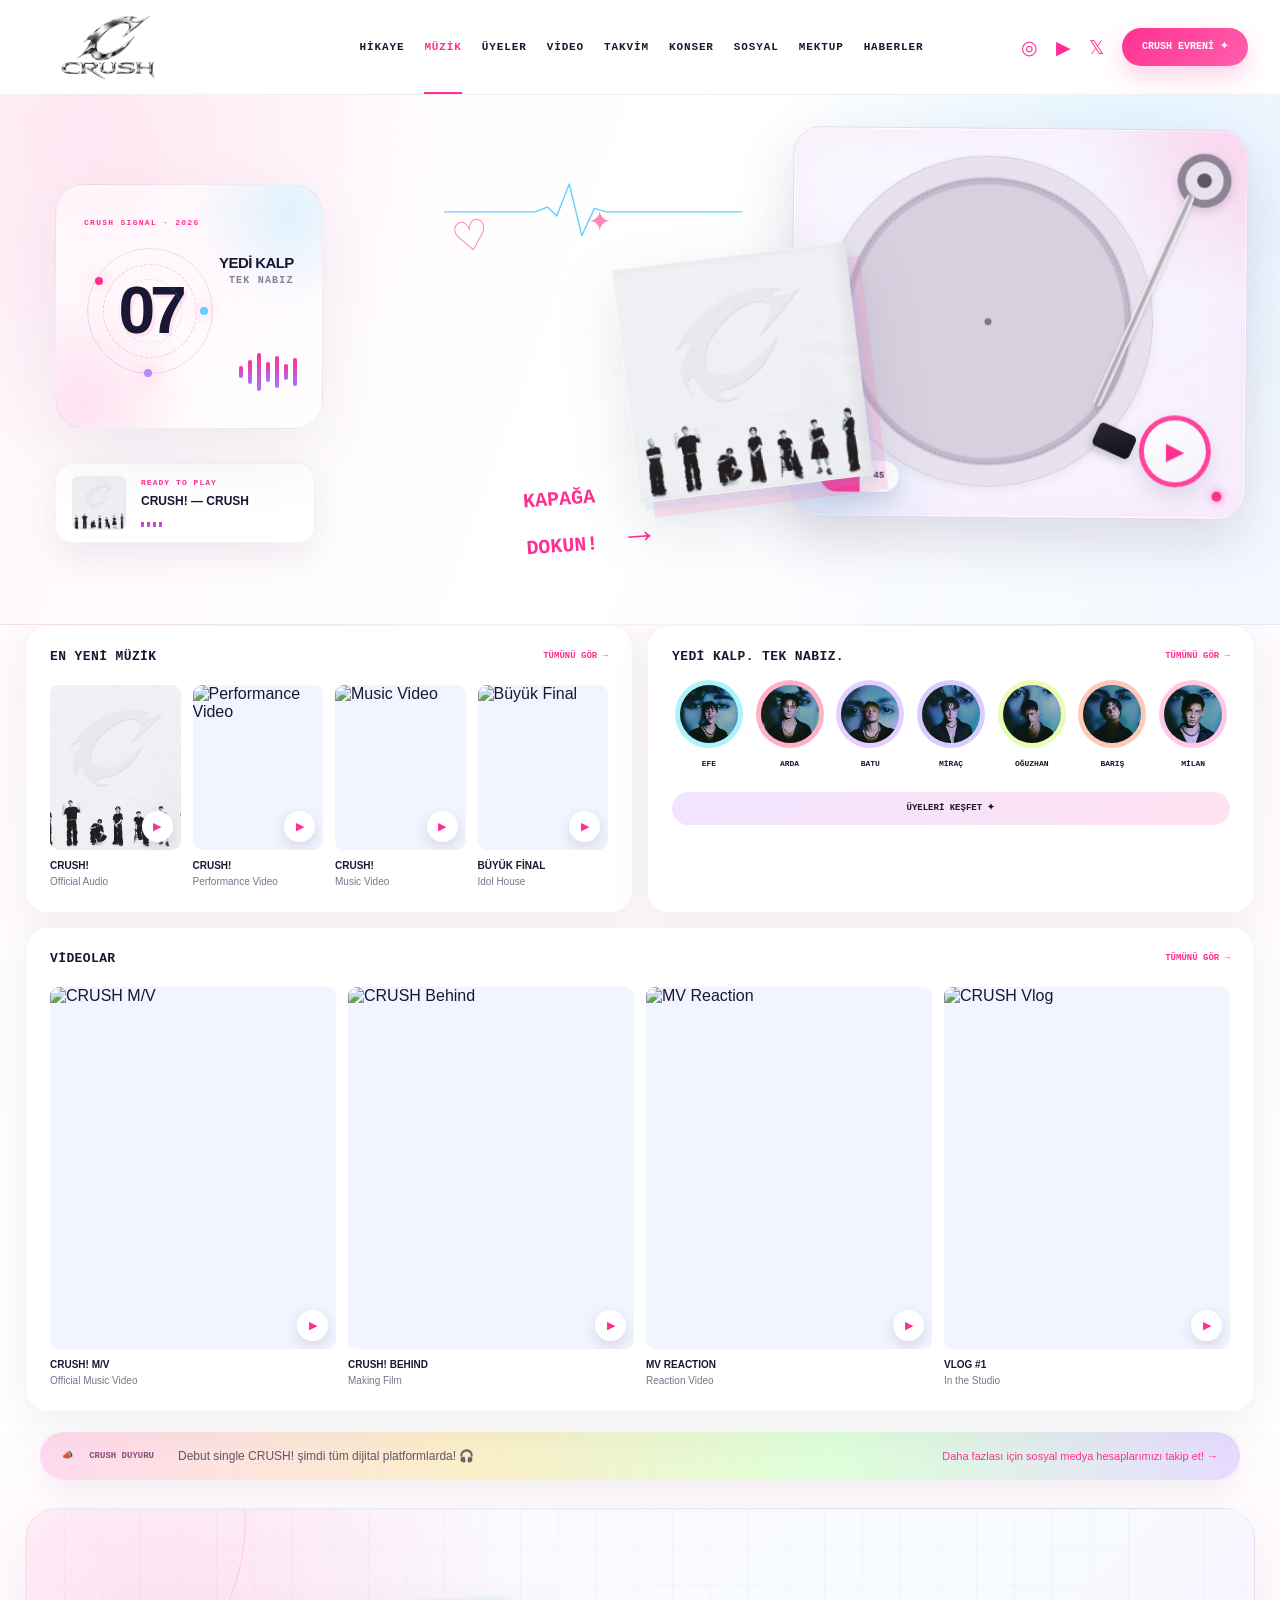
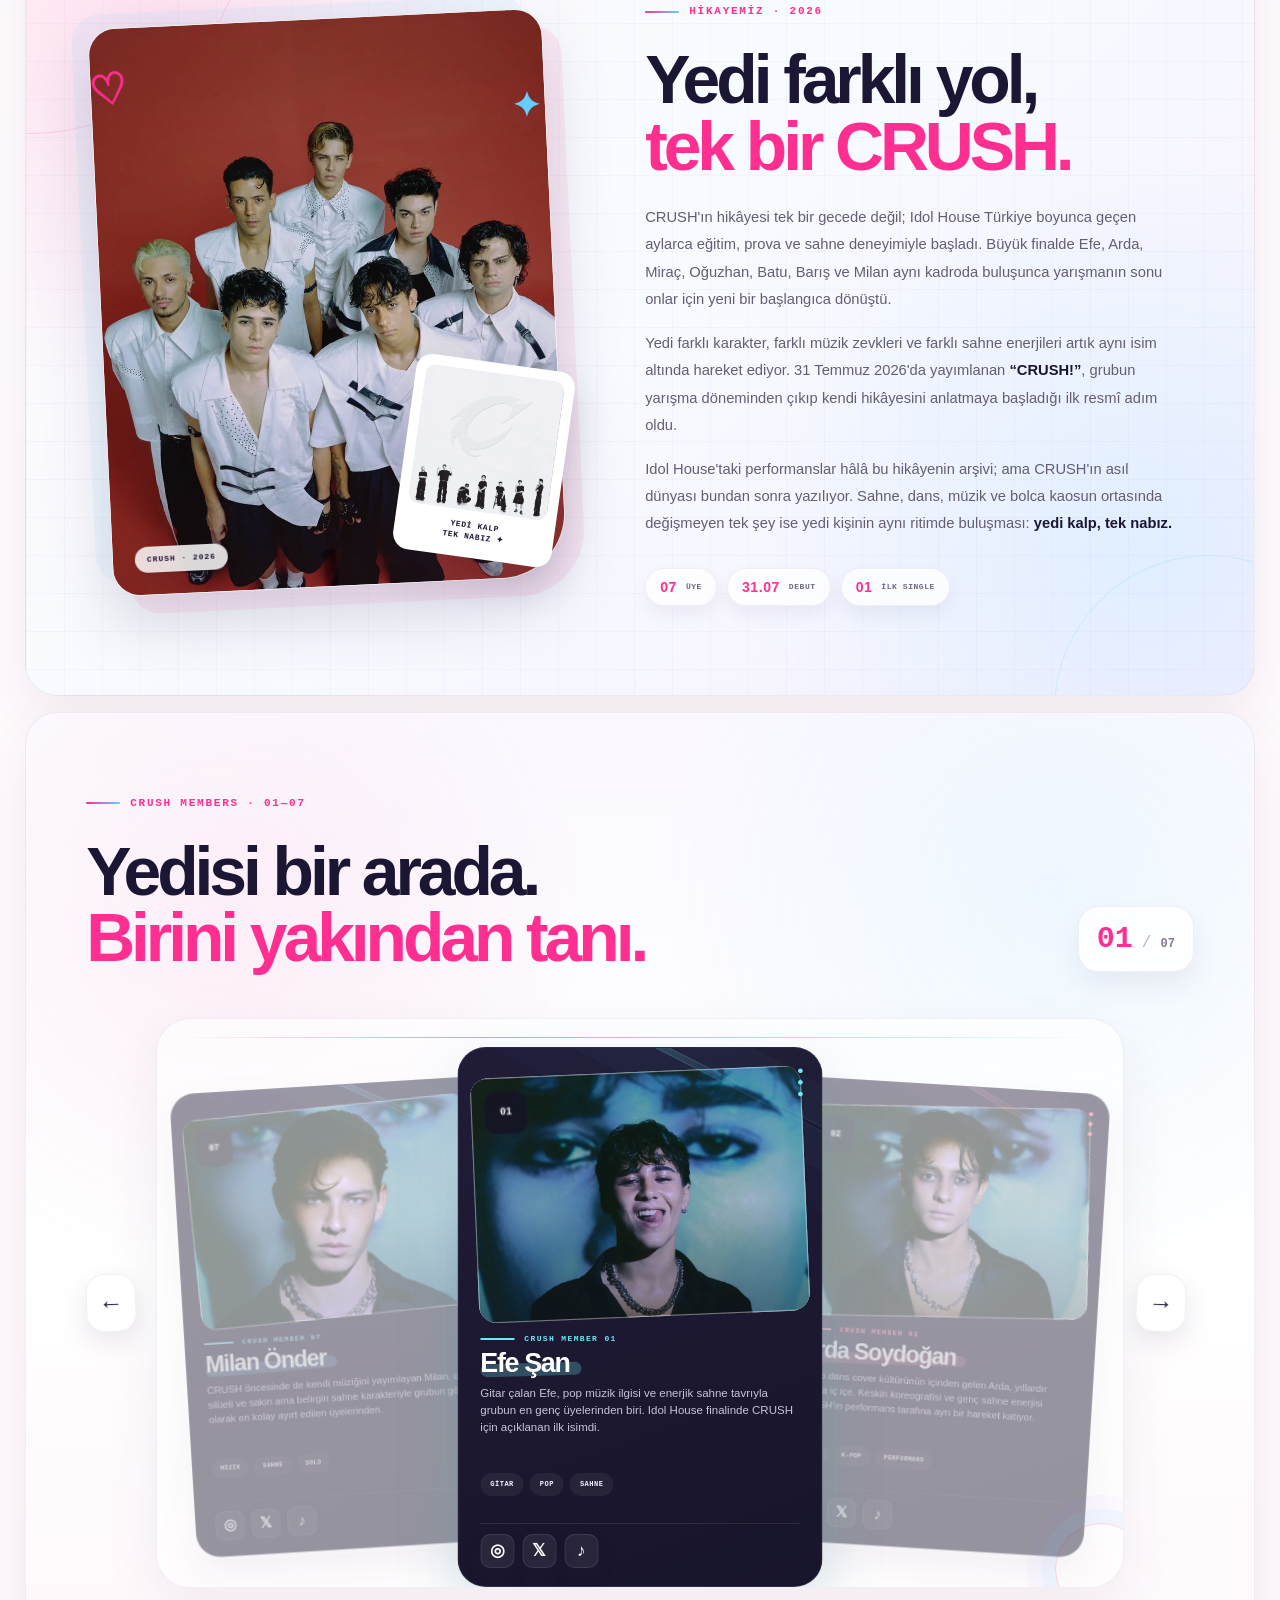
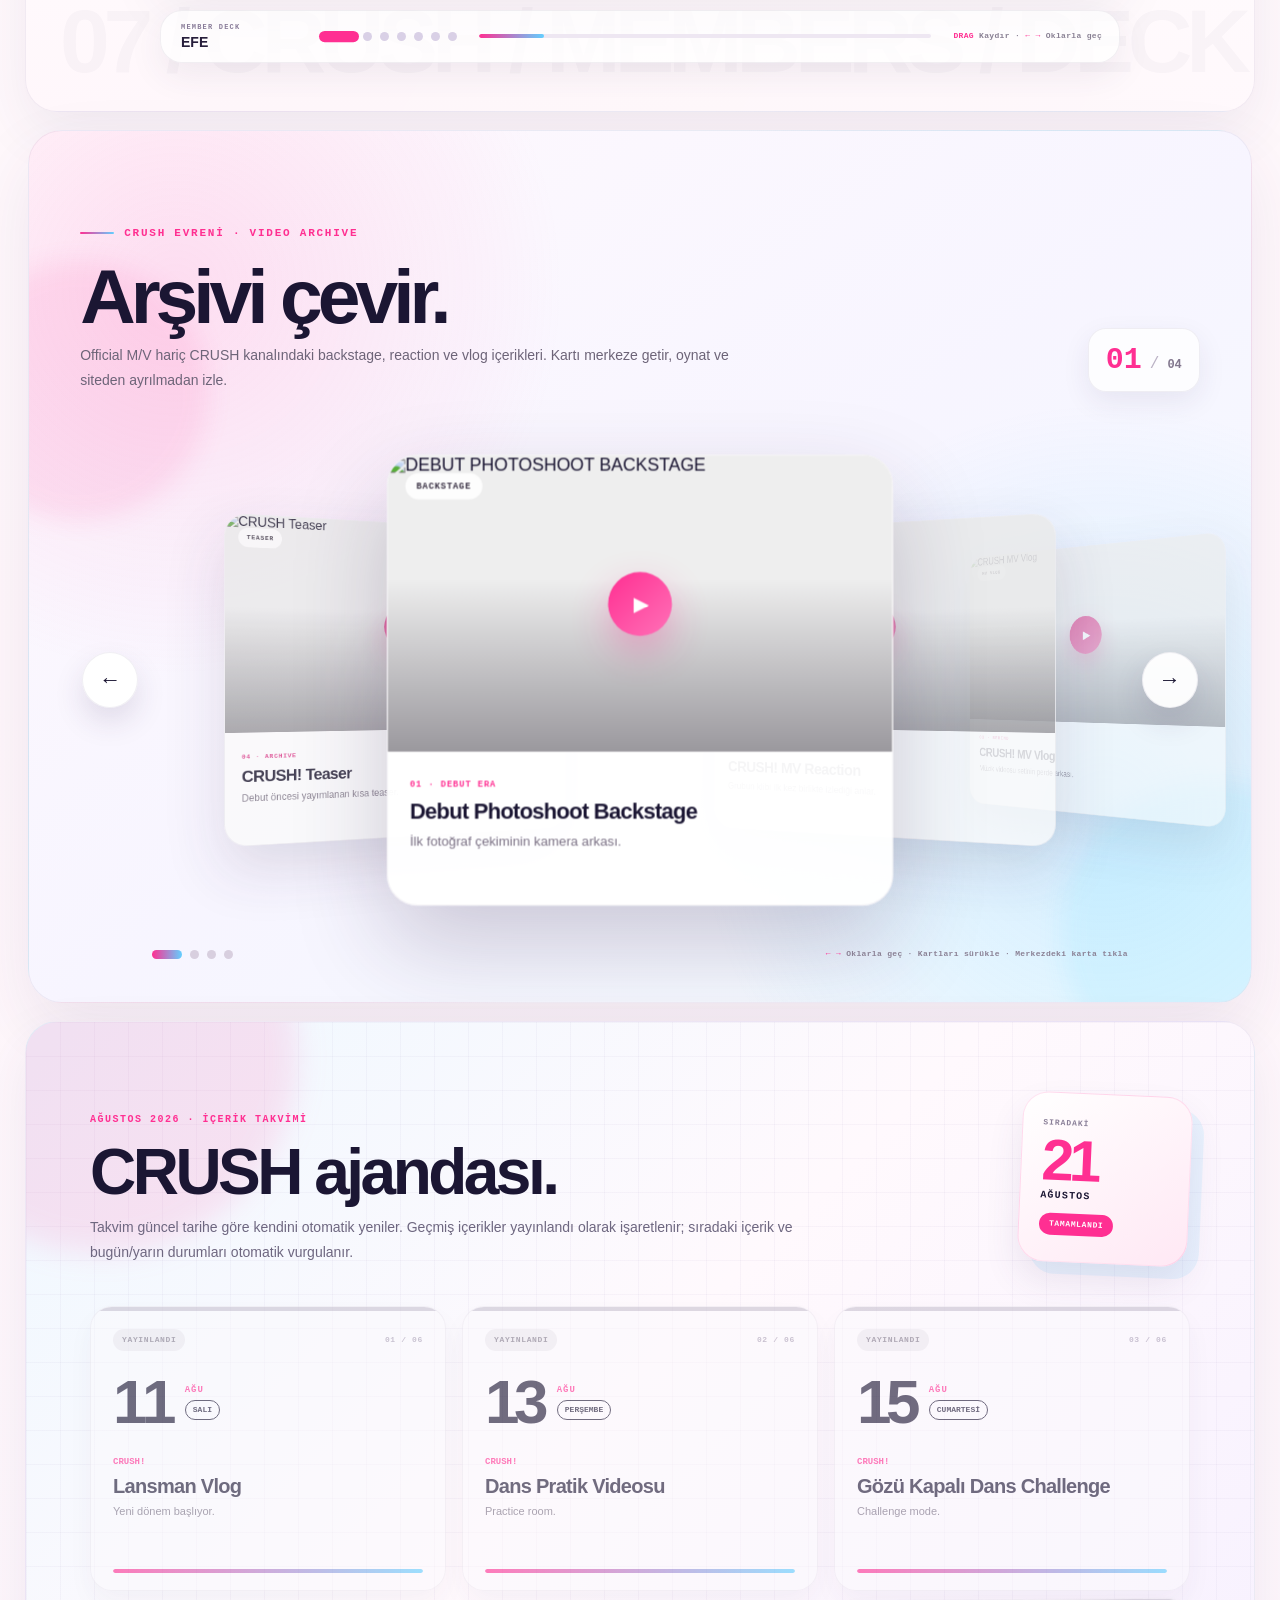
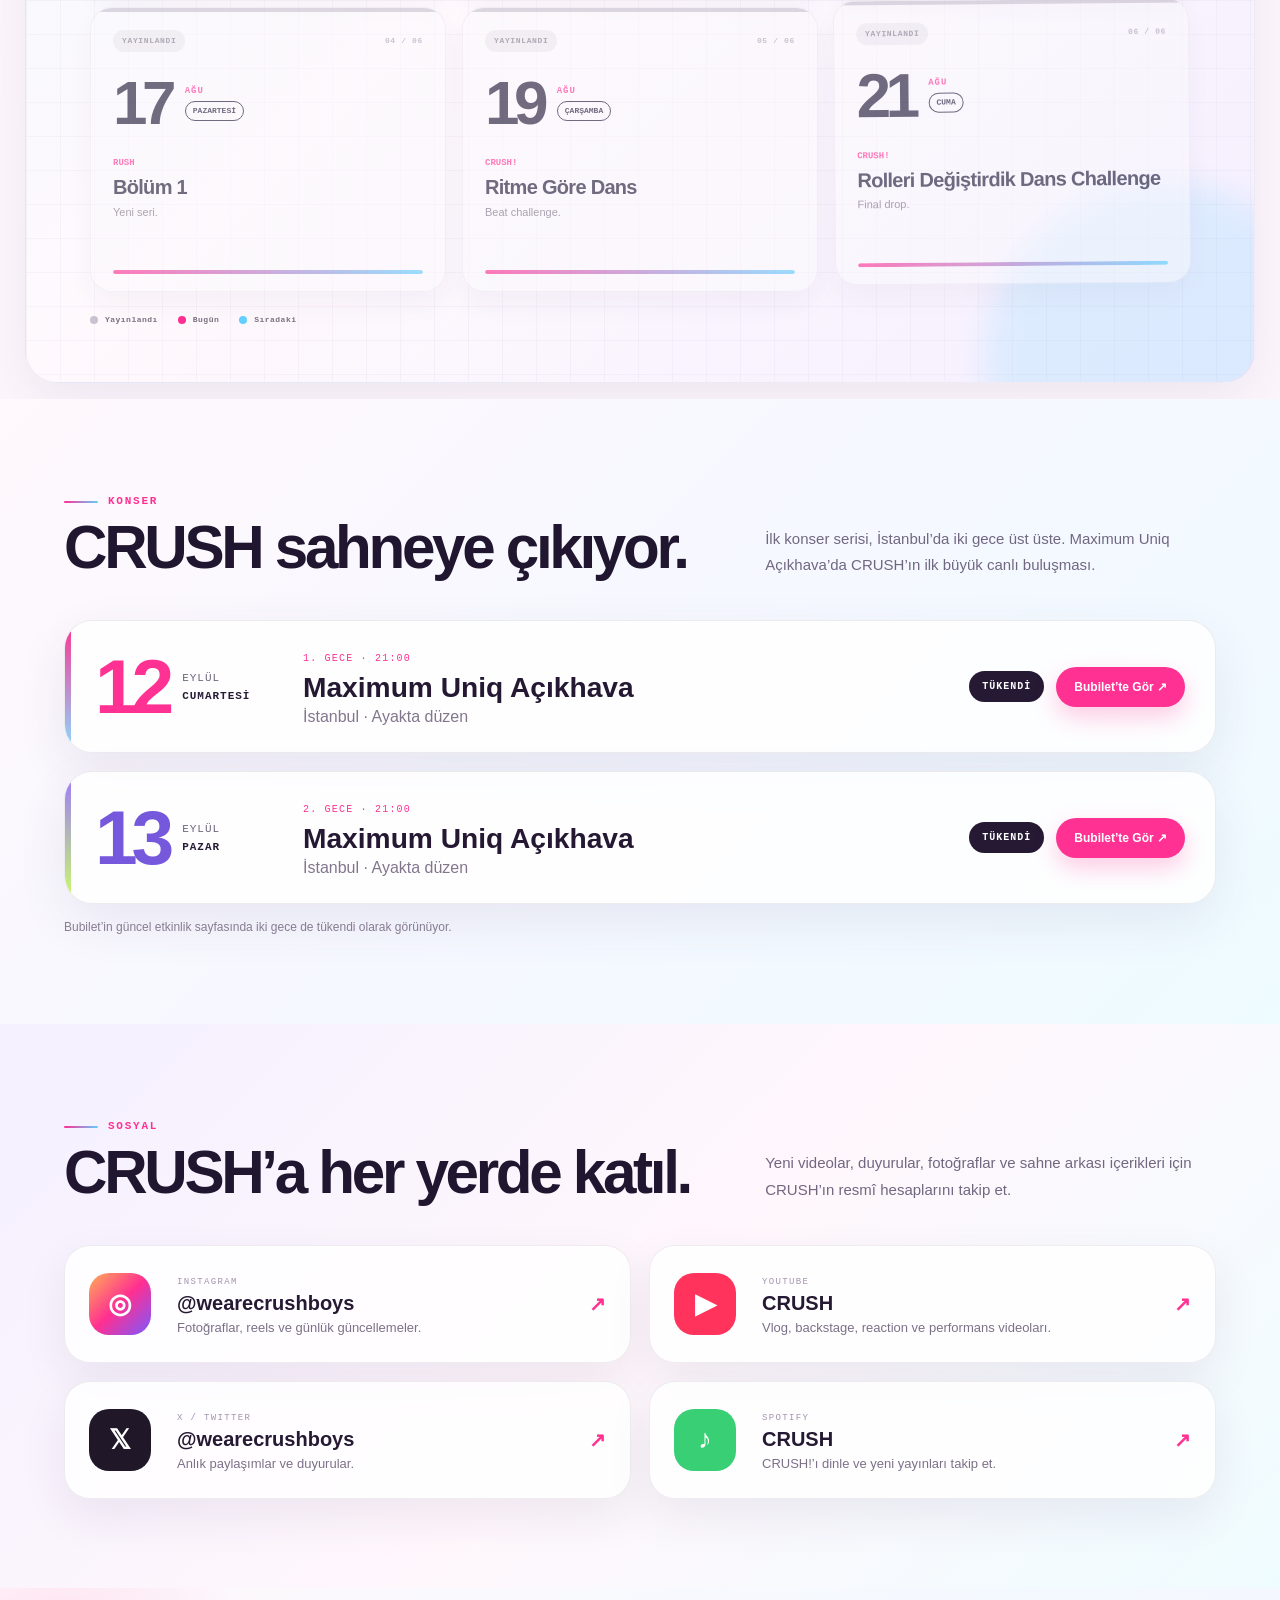
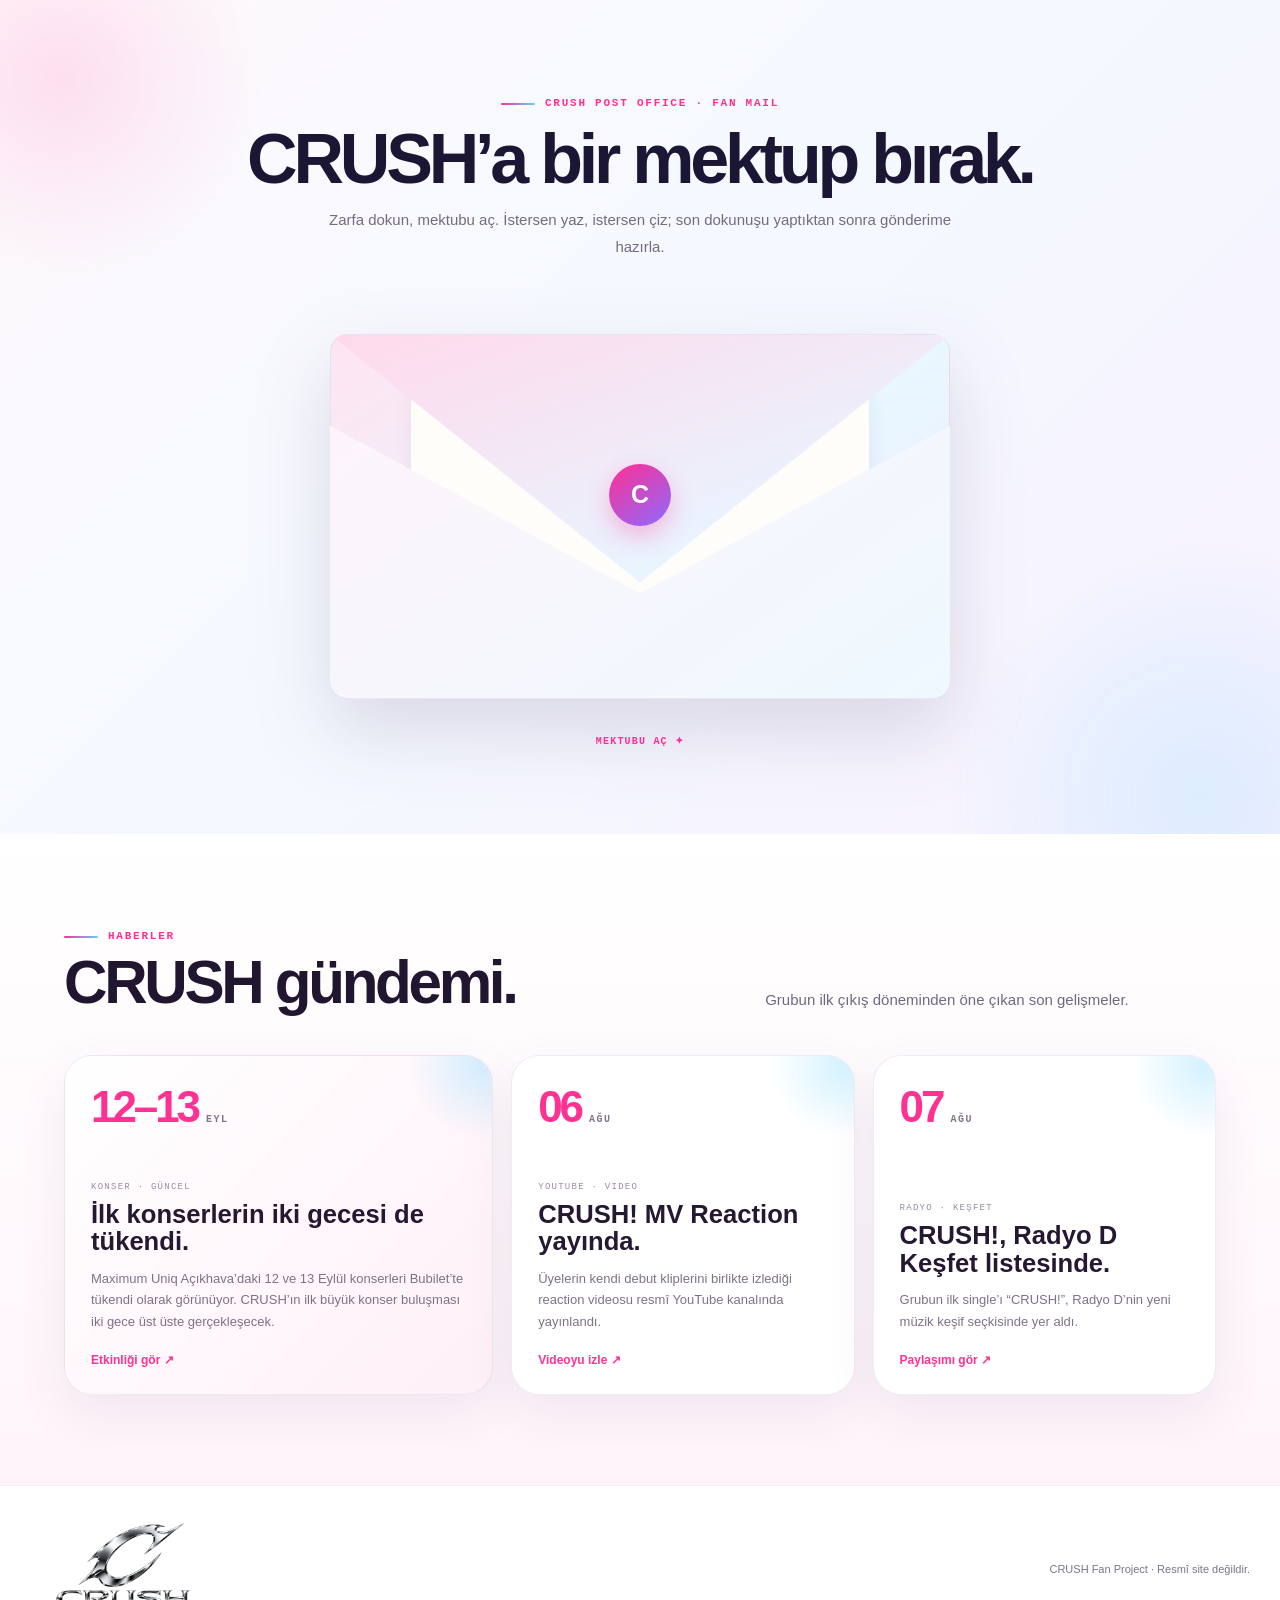
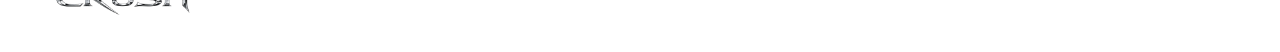
==== index.html @ 434954b3 "fixing v8.1" ====
<!doctype html>
<!doctype html>

<html lang="tr">
  <head>
    <meta charset="utf-8" />
    <meta content="width=device-width, initial-scale=1.0" name="viewport" />
    <meta content="#fff8fc" name="theme-color" />
    <meta content="strict-origin-when-cross-origin" name="referrer" />
    <meta
      content="CRUSH fan deneyimi: üyeleri tanı, müzikleri keşfet, video arşivini incele, konser ve etkinlik takvimini takip et."
      name="description"
    />
    <meta content="index, follow, max-image-preview:large" name="robots" />
    <meta content="CRUSH Fan Project" name="author" />
    <meta content="website" property="og:type" />
    <meta content="tr_TR" property="og:locale" />
    <meta content="CRUSH — Yedi Kalp. Tek Nabız." property="og:title" />
    <meta
      content="CRUSH evrenine katıl. Üyeleri tanı, müzikleri keşfet, video arşivini ve etkinlikleri incele."
      property="og:description"
    />
    <meta content="images/crush-cover.webp" property="og:image" />
    <meta content="summary_large_image" name="twitter:card" />
    <meta content="CRUSH — Yedi Kalp. Tek Nabız." name="twitter:title" />
    <meta
      content="CRUSH evrenine katıl. Müzik, üyeler, videolar, konserler ve daha fazlası."
      name="twitter:description"
    />
    <meta content="images/crush-cover.webp" name="twitter:image" />
    <meta
      content="default-src 'self'; base-uri 'self'; object-src 'none'; script-src 'self'; style-src 'self' 'unsafe-inline' https://fonts.googleapis.com; font-src 'self' https://fonts.gstatic.com; img-src 'self' data: https://img.youtube.com; media-src 'self'; frame-src https://www.youtube.com https://www.youtube-nocookie.com; form-action 'self'; upgrade-insecure-requests"
      http-equiv="Content-Security-Policy"
    />
    <title>CRUSH — Yedi Kalp. Tek Nabız.</title>
    <link href="images/crush-logo-original.webp" rel="icon" type="image/webp" />
    <link href="https://fonts.googleapis.com" rel="preconnect" />
    <link crossorigin="" href="https://fonts.gstatic.com" rel="preconnect" />
    <link
      href="https://fonts.googleapis.com/css2?family=Manrope:wght@400;500;600;700;800&amp;family=Michroma&amp;family=Space+Mono:wght@400;700&amp;family=Unbounded:wght@600;700;800;900&amp;display=swap"
      rel="stylesheet"
    />
    <link href="style.css?v=20260813-publish1" rel="stylesheet" />
  </head>
  <body>
    <header class="site-header" id="top">
      <a aria-label="CRUSH ana sayfa" class="brand" href="#top">
        <span class="brand-logo-shell"
          ><img
            alt="CRUSH"
            class="brand-logo-img"
            decoding="async"
            fetchpriority="high"
            height="600"
            loading="eager"
            src="images/crush-logo-original.webp"
            width="900"
        /></span>
      </a>
      <button
        aria-controls="mainNav"
        aria-expanded="false"
        aria-label="Menüyü aç"
        class="nav-toggle"
        id="navToggle"
        type="button"
      >
        <span></span><span></span><span></span>
      </button>
      <nav class="main-nav" id="mainNav">
        <a href="#hikaye">Hikaye</a>
        <a href="#muzik">Müzik</a>
        <a href="#uyeler">Üyeler</a>
        <a href="#videoFull">Video</a>
        <a href="#takvim">Takvim</a>
        <a href="#konser">Konser</a>
        <a href="#sosyal">Sosyal</a>
        <a href="#mektup">Mektup</a>
        <a href="#haberler">Haberler</a>
      </nav>
      <div class="header-actions">
        <a
          aria-label="Instagram"
          href="https://www.instagram.com/wearecrushboys/"
          rel="noopener noreferrer"
          target="_blank"
          >◎</a
        >
        <a
          aria-label="YouTube"
          href="https://www.youtube.com/channel/UCdKIMZMJeZtLwitpv0O_U3Q"
          rel="noopener noreferrer"
          target="_blank"
          >▶</a
        >
        <a
          aria-label="X"
          href="https://x.com/wearecrushboys"
          rel="noopener noreferrer"
          target="_blank"
          >𝕏</a
        >
        <a class="universe-btn" href="#muzik">CRUSH EVRENİ ✦</a>
      </div>
    </header>
    <main>
      <h1 class="sr-only">CRUSH — Yedi Kalp. Tek Nabız.</h1>
      <section class="hero" id="muzik">
        <div class="hero-copy">
          <div aria-hidden="true" class="hero-signal">
            <span class="hero-signal-kicker">CRUSH SIGNAL · 2026</span>
            <div class="hero-signal-core">
              <strong>07</strong>
              <span class="signal-orbit"><i></i><i></i><i></i></span>
            </div>
            <div class="hero-signal-copy">
              <b>YEDİ KALP</b><span>TEK NABIZ</span>
            </div>
            <div class="hero-signal-wave">
              <i></i><i></i><i></i><i></i><i></i><i></i><i></i>
            </div>
          </div>
          <div class="now-playing" id="nowPlaying">
            <img
              alt="CRUSH kapağı"
              decoding="async"
              fetchpriority="high"
              height="1000"
              loading="eager"
              src="images/crush-cover.webp"
              width="1000"
            />
            <div>
              <small id="playStatus">READY TO PLAY</small>
              <strong>CRUSH! — CRUSH</strong>
              <div aria-hidden="true" class="eq">
                <i></i><i></i><i></i><i></i>
              </div>
            </div>
          </div>
        </div>
        <div class="hero-visual" id="vinylScene">
          <svg aria-hidden="true" class="heartbeat" viewbox="0 0 430 100">
            <path d="M2 52h130l18-7 13 13 18-46 18 74 18-39 17 5h194"></path>
          </svg>
          <span class="doodle heart">♡</span>
          <span class="doodle sparkle sparkle-a">✧</span>
          <span class="doodle sparkle sparkle-b">✦</span>
          <div class="touch-note">KAPAĞA<br />DOKUN! <span>→</span></div>
          <button
            aria-label="Plağı oynat"
            class="sleeve"
            id="recordSleeve"
            type="button"
          >
            <img
              alt="CRUSH debut single kapak görseli"
              decoding="async"
              fetchpriority="high"
              height="1000"
              loading="eager"
              src="images/crush-cover.webp"
              width="1000"
            />
            <span class="sleeve-edge"></span>
          </button>
          <div class="turntable" id="turntable">
            <div class="deck-glow"></div>
            <div class="platter" id="platter">
              <span class="spindle"></span>
            </div>
            <div
              aria-hidden="true"
              class="record-on-platter"
              id="recordOnPlatter"
            >
              <div class="record-disc">
                <div class="record-label"><span>C</span></div>
              </div>
            </div>
            <div class="tonearm" id="tonearm">
              <span class="tonearm-base"></span>
              <span class="tonearm-stick"></span>
              <span class="tonearm-head"></span>
            </div>
            <div class="speed"><b>33</b><span>45</span></div>
            <button
              aria-label="Oynat veya durdur"
              class="deck-button"
              id="deckButton"
              type="button"
            >
              <span id="deckIcon">▶</span>
            </button>
            <span class="deck-led"></span>
          </div>
        </div>
        <div aria-hidden="true" class="record-flight" id="recordFlight">
          <div class="record-disc">
            <div class="record-label"><span>C</span></div>
          </div>
        </div>
        <iframe
          allow="autoplay; encrypted-media"
          aria-hidden="true"
          class="youtube-audio"
          id="youtubeAudio"
          referrerpolicy="strict-origin-when-cross-origin"
          src="about:blank"
          tabindex="-1"
          title="CRUSH! audio"
        ></iframe>
      </section>
      <section aria-label="CRUSH öne çıkan içerikler" class="dashboard">
        <article class="panel">
          <div class="panel-head">
            <h2>EN YENİ MÜZİK</h2>
            <a href="#muzik">TÜMÜNÜ GÖR →</a>
          </div>
          <div class="media-grid">
            <button
              class="media-card video-trigger"
              data-title="CRUSH! — Official Music Video"
              data-video="aKGCXYX7jN8"
            >
              <span class="media-thumb"
                ><img
                  alt="CRUSH!"
                  decoding="async"
                  height="1000"
                  loading="lazy"
                  src="images/crush-cover.webp"
                  width="1000"
                /><i>▶</i></span
              ><b>CRUSH!</b><small>Official Audio</small>
            </button>
            <button
              class="media-card video-trigger"
              data-title="CRUSH! — Performance Video"
              data-video="RUZk8zbGGjc"
            >
              <span class="media-thumb"
                ><img
                  alt="Performance Video"
                  decoding="async"
                  height="360"
                  loading="lazy"
                  src="https://img.youtube.com/vi/RUZk8zbGGjc/hqdefault.jpg"
                  width="480"
                /><i>▶</i></span
              ><b>CRUSH!</b><small>Performance Video</small>
            </button>
            <button
              class="media-card video-trigger"
              data-title="CRUSH! — Music Video"
              data-video="aKGCXYX7jN8"
            >
              <span class="media-thumb"
                ><img
                  alt="Music Video"
                  decoding="async"
                  height="360"
                  loading="lazy"
                  src="https://img.youtube.com/vi/aKGCXYX7jN8/hqdefault.jpg"
                  width="480"
                /><i>▶</i></span
              ><b>CRUSH!</b><small>Music Video</small>
            </button>
            <button
              class="media-card video-trigger"
              data-title="Idol House — Büyük Final"
              data-video="3mx3MVOKvSA"
            >
              <span class="media-thumb"
                ><img
                  alt="Büyük Final"
                  decoding="async"
                  height="360"
                  loading="lazy"
                  src="https://img.youtube.com/vi/3mx3MVOKvSA/hqdefault.jpg"
                  width="480"
                /><i>▶</i></span
              ><b>BÜYÜK FİNAL</b><small>Idol House</small>
            </button>
          </div>
        </article>
        <article class="panel" id="uyeler-preview">
          <div class="panel-head">
            <h2>YEDİ KALP. TEK NABIZ.</h2>
            <a href="#uyeler">TÜMÜNÜ GÖR →</a>
          </div>
          <div class="member-row">
            <div class="member" style="--member: #6ee8f4">
              <div class="member-photo">
                <img
                  alt="Efe"
                  decoding="async"
                  height="1353"
                  loading="lazy"
                  src="images/efe.webp"
                  width="900"
                /><span hidden="">E</span>
              </div>
              <b>EFE</b>
            </div>
            <div class="member" style="--member: #ff7398">
              <div class="member-photo">
                <img
                  alt="Arda"
                  decoding="async"
                  height="1353"
                  loading="lazy"
                  src="images/arda.webp"
                  width="900"
                /><span hidden="">A</span>
              </div>
              <b>ARDA</b>
            </div>
            <div class="member" style="--member: #d0a8ff">
              <div class="member-photo">
                <img
                  alt="Batu"
                  decoding="async"
                  height="1276"
                  loading="lazy"
                  src="images/batu.webp"
                  width="900"
                /><span hidden="">B</span>
              </div>
              <b>BATU</b>
            </div>
            <div class="member" style="--member: #b6a5ff">
              <div class="member-photo">
                <img
                  alt="Miraç"
                  decoding="async"
                  height="1182"
                  loading="lazy"
                  src="images/mirac.webp"
                  width="900"
                /><span hidden="">M</span>
              </div>
              <b>MİRAÇ</b>
            </div>
            <div class="member" style="--member: #dcf879">
              <div class="member-photo">
                <img
                  alt="Oğuzhan"
                  decoding="async"
                  height="1254"
                  loading="lazy"
                  src="images/oguzhan.webp"
                  width="900"
                /><span hidden="">O</span>
              </div>
              <b>OĞUZHAN</b>
            </div>
            <div class="member" style="--member: #ff9d80">
              <div class="member-photo">
                <img
                  alt="Barış"
                  decoding="async"
                  height="1271"
                  loading="lazy"
                  src="images/baris.webp"
                  width="900"
                /><span hidden="">B</span>
              </div>
              <b>BARIŞ</b>
            </div>
            <div class="member" style="--member: #ff9dcc">
              <div class="member-photo">
                <img
                  alt="Milan"
                  decoding="async"
                  height="1317"
                  loading="lazy"
                  src="images/milan.webp"
                  width="900"
                /><span hidden="">M</span>
              </div>
              <b>MİLAN</b>
            </div>
          </div>
          <a class="member-cta" href="#uyeler">ÜYELERİ KEŞFET ✦</a>
        </article>
        <article class="panel" id="video">
          <div class="panel-head">
            <h2>VİDEOLAR</h2>
            <a href="#videoFull">TÜMÜNÜ GÖR →</a>
          </div>
          <div class="video-grid">
            <button
              class="video-card video-trigger"
              data-title="CRUSH! M/V"
              data-video="aKGCXYX7jN8"
            >
              <span
                ><img
                  alt="CRUSH M/V"
                  decoding="async"
                  height="360"
                  loading="lazy"
                  src="https://img.youtube.com/vi/aKGCXYX7jN8/hqdefault.jpg"
                  width="480"
                /><i>▶</i></span
              ><b>CRUSH! M/V</b><small>Official Music Video</small>
            </button>
            <button
              class="video-card video-trigger"
              data-title="CRUSH! Behind"
              data-video="TfrZND4ge6Q"
            >
              <span
                ><img
                  alt="CRUSH Behind"
                  decoding="async"
                  height="360"
                  loading="lazy"
                  src="https://img.youtube.com/vi/TfrZND4ge6Q/hqdefault.jpg"
                  width="480"
                /><i>▶</i></span
              ><b>CRUSH! BEHIND</b><small>Making Film</small>
            </button>
            <button
              class="video-card video-trigger"
              data-title="MV Reaction"
              data-video="Vvjcw_8jeW0"
            >
              <span
                ><img
                  alt="MV Reaction"
                  decoding="async"
                  height="360"
                  loading="lazy"
                  src="https://img.youtube.com/vi/Vvjcw_8jeW0/hqdefault.jpg"
                  width="480"
                /><i>▶</i></span
              ><b>MV REACTION</b><small>Reaction Video</small>
            </button>
            <button
              class="video-card video-trigger"
              data-title="CRUSH! MV Vlog"
              data-video="taf_wvjg2M4"
            >
              <span
                ><img
                  alt="CRUSH Vlog"
                  decoding="async"
                  height="360"
                  loading="lazy"
                  src="https://img.youtube.com/vi/taf_wvjg2M4/hqdefault.jpg"
                  width="480"
                /><i>▶</i></span
              ><b>VLOG #1</b><small>In the Studio</small>
            </button>
          </div>
        </article>
      </section>
      <aside class="announcement">
        <strong>📣   CRUSH DUYURU</strong>
        <span>Debut single CRUSH! şimdi tüm dijital platformlarda! 🎧</span>
        <a href="#sosyal"
          >Daha fazlası için sosyal medya hesaplarımızı takip et! →</a
        >
      </aside>
      <section class="story-section" id="hikaye">
        <div aria-hidden="true" class="story-orbit story-orbit-a"></div>
        <div aria-hidden="true" class="story-orbit story-orbit-b"></div>
        <div class="story-layout">
          <div class="story-visual reveal-story">
            <div class="story-photo-card">
              <img
                alt="CRUSH grup fotoğrafı"
                decoding="async"
                height="1076"
                loading="lazy"
                src="images/grup-fotografi.webp"
                width="1100"
              />
              <div class="story-photo-fallback" style="display: none">
                <span>CRUSH</span
                ><small>GRUP FOTOĞRAFI<br />images/grup-fotografi.webp</small>
              </div>
              <span class="story-stamp">CRUSH · 2026</span>
            </div>
            <div aria-hidden="true" class="story-polaroid">
              <img
                alt=""
                decoding="async"
                height="100%"
                loading="lazy"
                src="images/crush-cover.webp"
                width="1000"
              />
              <span>YEDİ KALP<br />TEK NABIZ ✦</span>
            </div>
            <span class="story-doodle story-doodle-a">♡</span>
            <span class="story-doodle story-doodle-b">✦</span>
          </div>
          <div class="story-copy">
            <span class="section-kicker">HİKAYEMİZ · 2026</span>
            <h2>Yedi farklı yol,<br /><em>tek bir CRUSH.</em></h2>
            <div class="story-text">
              <p>
                CRUSH'ın hikâyesi tek bir gecede değil; Idol House Türkiye
                boyunca geçen aylarca eğitim, prova ve sahne deneyimiyle
                başladı. Büyük finalde Efe, Arda, Miraç, Oğuzhan, Batu, Barış ve
                Milan aynı kadroda buluşunca yarışmanın sonu onlar için yeni bir
                başlangıca dönüştü.
              </p>
              <p>
                Yedi farklı karakter, farklı müzik zevkleri ve farklı sahne
                enerjileri artık aynı isim altında hareket ediyor. 31 Temmuz
                2026'da yayımlanan <strong>“CRUSH!”</strong>, grubun yarışma
                döneminden çıkıp kendi hikâyesini anlatmaya başladığı ilk resmî
                adım oldu.
              </p>
              <p>
                Idol House'taki performanslar hâlâ bu hikâyenin arşivi; ama
                CRUSH'ın asıl dünyası bundan sonra yazılıyor. Sahne, dans, müzik
                ve bolca kaosun ortasında değişmeyen tek şey ise yedi kişinin
                aynı ritimde buluşması: <strong>yedi kalp, tek nabız.</strong>
              </p>
            </div>
            <div aria-label="CRUSH kısa bilgiler" class="story-facts">
              <span><b>07</b> ÜYE</span><span><b>31.07</b> DEBUT</span
              ><span><b>01</b> İLK SINGLE</span>
            </div>
          </div>
        </div>
      </section>
      <section class="members-carousel-section" id="uyeler">
        <div class="members-heading">
          <div>
            <span class="section-kicker">CRUSH MEMBERS · 01—07</span>
            <h2>Yedisi bir arada.<br /><em>Birini yakından tanı.</em></h2>
          </div>
          <div class="members-counter">
            <span id="memberCurrentFull">01</span><i>/</i><b>07</b>
          </div>
        </div>
        <div
          aria-label="CRUSH üyeleri"
          aria-roledescription="carousel"
          class="members-carousel"
          id="membersCarousel"
        >
          <button
            aria-label="Önceki üye"
            class="member-arrow member-arrow-prev"
            id="memberPrevFull"
            type="button"
          >
            ←
          </button>
          <div class="member-viewport" id="memberViewport" tabindex="0">
            <div class="member-track" id="memberTrack">
              <article
                class="member-slide"
                data-member="Efe"
                style="--accent: #6ee8f4"
              >
                <div class="member-slide-photo">
                  <img
                    alt="Efe Şan"
                    decoding="async"
                    height="1353"
                    loading="lazy"
                    src="images/efe.webp"
                    width="900"
                  /><span class="member-number">01</span>
                </div>
                <div class="member-slide-copy">
                  <span class="member-mini">CRUSH MEMBER 01</span>
                  <h3>Efe Şan</h3>
                  <p>
                    Gitar çalan Efe, pop müzik ilgisi ve enerjik sahne tavrıyla
                    grubun en genç üyelerinden biri. Idol House finalinde CRUSH
                    için açıklanan ilk isimdi.
                  </p>
                  <div class="member-tags">
                    <span>GİTAR</span><span>POP</span><span>SAHNE</span>
                  </div>
                  <div class="member-socials">
                    <a
                      aria-label="Efe Şan Instagram"
                      href="https://www.instagram.com/efesann_/"
                      rel="noopener noreferrer"
                      target="_blank"
                      ><span>◎</span></a
                    ><a
                      aria-label="Efe Şan X"
                      href="https://x.com/efeesann_"
                      rel="noopener noreferrer"
                      target="_blank"
                      ><span>𝕏</span></a
                    ><a
                      aria-label="Efe Şan TikTok"
                      href="https://www.tiktok.com/@efexistt"
                      rel="noopener noreferrer"
                      target="_blank"
                      ><span>♪</span></a
                    >
                  </div>
                </div>
              </article>
              <article
                class="member-slide"
                data-member="Arda"
                style="--accent: #ff7398"
              >
                <div class="member-slide-photo">
                  <img
                    alt="Arda Soydoğan"
                    decoding="async"
                    height="1353"
                    loading="lazy"
                    src="images/arda.webp"
                    width="900"
                  /><span class="member-number">02</span>
                </div>
                <div class="member-slide-copy">
                  <span class="member-mini">CRUSH MEMBER 02</span>
                  <h3>Arda Soydoğan</h3>
                  <p>
                    K-pop dans cover kültürünün içinden gelen Arda, yıllardır
                    dansla iç içe. Keskin koreografisi ve genç sahne enerjisi
                    CRUSH'ın performans tarafına ayrı bir hareket katıyor.
                  </p>
                  <div class="member-tags">
                    <span>DANS</span><span>K-POP</span><span>PERFORMANS</span>
                  </div>
                  <div class="member-socials">
                    <a
                      aria-label="Arda Soydoğan Instagram"
                      href="https://www.instagram.com/ardasoydogannn/"
                      rel="noopener noreferrer"
                      target="_blank"
                      ><span>◎</span></a
                    ><a
                      aria-label="Arda Soydoğan X"
                      href="https://x.com/ardasoydogann"
                      rel="noopener noreferrer"
                      target="_blank"
                      ><span>𝕏</span></a
                    ><a
                      aria-label="Arda Soydoğan TikTok"
                      href="https://www.tiktok.com/@jae_20s"
                      rel="noopener noreferrer"
                      target="_blank"
                      ><span>♪</span></a
                    >
                  </div>
                </div>
              </article>
              <article
                class="member-slide"
                data-member="Miraç"
                style="--accent: #c9b5ff"
              >
                <div class="member-slide-photo">
                  <img
                    alt="Miraç Fırat"
                    decoding="async"
                    height="1182"
                    loading="lazy"
                    src="images/mirac.webp"
                    width="900"
                  /><span class="member-number">03</span>
                </div>
                <div class="member-slide-copy">
                  <span class="member-mini">CRUSH MEMBER 03</span>
                  <h3>Miraç Fırat</h3>
                  <p>
                    Güney Kore'de performans sanatları eğitimi alan Miraç;
                    gitar, piyano ve sahne performansını bir araya getiriyor.
                    CRUSH'ın farklı disiplinleri aynı anda taşıyan üyelerinden.
                  </p>
                  <div class="member-tags">
                    <span>PERFORMANS</span><span>GİTAR</span><span>PİYANO</span>
                  </div>
                  <div class="member-socials">
                    <a
                      aria-label="Miraç Fırat Instagram"
                      href="https://www.instagram.com/miracfirat_/"
                      rel="noopener noreferrer"
                      target="_blank"
                      ><span>◎</span></a
                    ><a
                      aria-label="Miraç Fırat X"
                      href="https://x.com/miracfirat_"
                      rel="noopener noreferrer"
                      target="_blank"
                      ><span>𝕏</span></a
                    ><a
                      aria-label="Miraç Fırat TikTok"
                      href="https://www.tiktok.com/@miracfirat_"
                      rel="noopener noreferrer"
                      target="_blank"
                      ><span>♪</span></a
                    >
                  </div>
                </div>
              </article>
              <article
                class="member-slide"
                data-member="Oğuzhan"
                style="--accent: #dffc78"
              >
                <div class="member-slide-photo">
                  <img
                    alt="Oğuzhan Çifçi"
                    decoding="async"
                    height="1254"
                    loading="lazy"
                    src="images/oguzhan.webp"
                    width="900"
                  /><span class="member-number">04</span>
                </div>
                <div class="member-slide-copy">
                  <span class="member-mini">CRUSH MEMBER 04</span>
                  <h3>Oğuzhan Çifçi</h3>
                  <p>
                    Spor geçmişini sahne disipliniyle birleştiren Oğuzhan, güçlü
                    duruşu ve geniş müzik zevkiyle kadronun dikkat çeken
                    karakterlerinden biri.
                  </p>
                  <div class="member-tags">
                    <span>SAHNE</span><span>ENERJİ</span><span>PERFORMANS</span>
                  </div>
                  <div class="member-socials">
                    <a
                      aria-label="Oğuzhan Çifçi Instagram"
                      href="https://www.instagram.com/oguzhanciffci/"
                      rel="noopener noreferrer"
                      target="_blank"
                      ><span>◎</span></a
                    ><a
                      aria-label="Oğuzhan Çifçi X"
                      href="https://x.com/oguzhanciffcii"
                      rel="noopener noreferrer"
                      target="_blank"
                      ><span>𝕏</span></a
                    ><a
                      aria-label="Oğuzhan Çifçi TikTok"
                      href="https://www.tiktok.com/@oguzhanciffci8"
                      rel="noopener noreferrer"
                      target="_blank"
                      ><span>♪</span></a
                    >
                  </div>
                </div>
              </article>
              <article
                class="member-slide"
                data-member="Batu"
                style="--accent: #ff9d80"
              >
                <div class="member-slide-photo">
                  <img
                    alt="Batu Cengiz"
                    decoding="async"
                    height="1276"
                    loading="lazy"
                    src="images/batu.webp"
                    width="900"
                  /><span class="member-number">05</span>
                </div>
                <div class="member-slide-copy">
                  <span class="member-mini">CRUSH MEMBER 05</span>
                  <h3>Batu Cengiz</h3>
                  <p>
                    Profesyonel dans ve koreografi geçmişi bulunan Batu, Idol
                    House öncesinde de sahne ekiplerinde çalışıyordu. Hareket,
                    ifade ve performans onun kartviziti.
                  </p>
                  <div class="member-tags">
                    <span>DANS</span><span>KOREOGRAFİ</span><span>SAHNE</span>
                  </div>
                  <div class="member-socials">
                    <a
                      aria-label="Batu Cengiz Instagram"
                      href="https://www.instagram.com/batuusann/"
                      rel="noopener noreferrer"
                      target="_blank"
                      ><span>◎</span></a
                    ><a
                      aria-label="Batu Cengiz X"
                      href="https://x.com/batusan05"
                      rel="noopener noreferrer"
                      target="_blank"
                      ><span>𝕏</span></a
                    ><a
                      aria-label="Batu Cengiz TikTok"
                      href="https://www.tiktok.com/@batu.sann"
                      rel="noopener noreferrer"
                      target="_blank"
                      ><span>♪</span></a
                    >
                  </div>
                </div>
              </article>
              <article
                class="member-slide"
                data-member="Barış"
                style="--accent: #ff9dcc"
              >
                <div class="member-slide-photo">
                  <img
                    alt="Barış Yüksekkaya"
                    decoding="async"
                    height="1271"
                    loading="lazy"
                    src="images/baris.webp"
                    width="900"
                  /><span class="member-number">06</span>
                </div>
                <div class="member-slide-copy">
                  <span class="member-mini">CRUSH MEMBER 06</span>
                  <h3>Barış Yüksekkaya</h3>
                  <p>
                    Şarkı yazımı ve prodüksiyonla ilgilenen Barış, gitar ve
                    piyano da çalıyor. Idol House'dan önce yayımladığı solo
                    işleriyle müziğin üretim tarafına zaten yabancı değildi.
                  </p>
                  <div class="member-tags">
                    <span>PRODÜKSİYON</span><span>GİTAR</span
                    ><span>PİYANO</span>
                  </div>
                  <div class="member-socials">
                    <a
                      aria-label="Barış Yüksekkaya Instagram"
                      href="https://www.instagram.com/bcykaya/"
                      rel="noopener noreferrer"
                      target="_blank"
                      ><span>◎</span></a
                    ><a
                      aria-label="Barış Yüksekkaya X"
                      href="https://x.com/bcyuksekkaya"
                      rel="noopener noreferrer"
                      target="_blank"
                      ><span>𝕏</span></a
                    ><a
                      aria-label="Barış Yüksekkaya TikTok"
                      href="https://www.tiktok.com/@barisolabilir"
                      rel="noopener noreferrer"
                      target="_blank"
                      ><span>♪</span></a
                    >
                  </div>
                </div>
              </article>
              <article
                class="member-slide"
                data-member="Milan"
                style="--accent: #72d5ff"
              >
                <div class="member-slide-photo">
                  <img
                    alt="Milan Önder"
                    decoding="async"
                    height="1317"
                    loading="lazy"
                    src="images/milan.webp"
                    width="900"
                  /><span class="member-number">07</span>
                </div>
                <div class="member-slide-copy">
                  <span class="member-mini">CRUSH MEMBER 07</span>
                  <h3>Milan Önder</h3>
                  <p>
                    CRUSH öncesinde de kendi müziğini yayımlayan Milan, uzun
                    silüeti ve sakin ama belirgin sahne karakteriyle grubun
                    görsel olarak en kolay ayırt edilen üyelerinden.
                  </p>
                  <div class="member-tags">
                    <span>MÜZİK</span><span>SAHNE</span><span>SOLO</span>
                  </div>
                  <div class="member-socials">
                    <a
                      aria-label="Milan Önder Instagram"
                      href="https://www.instagram.com/milanonderr/"
                      rel="noopener noreferrer"
                      target="_blank"
                      ><span>◎</span></a
                    ><a
                      aria-label="Milan Önder X"
                      href="https://x.com/milan_onde32094"
                      rel="noopener noreferrer"
                      target="_blank"
                      ><span>𝕏</span></a
                    ><a
                      aria-label="Milan Önder TikTok"
                      href="https://www.tiktok.com/@milanonder"
                      rel="noopener noreferrer"
                      target="_blank"
                      ><span>♪</span></a
                    >
                  </div>
                </div>
              </article>
            </div>
          </div>
          <button
            aria-label="Sonraki üye"
            class="member-arrow member-arrow-next"
            id="memberNextFull"
            type="button"
          >
            →
          </button>
        </div>
        <div class="members-bottom member-control-rail">
          <div class="member-rail-copy">
            <span>MEMBER DECK</span><b id="memberRailName">EFE</b>
          </div>
          <div
            aria-label="Üye seçimi"
            class="member-dots"
            id="memberDotsFull"
          ></div>
          <div aria-hidden="true" class="member-rail-progress">
            <i id="memberRailProgress"></i>
          </div>
          <p><span>DRAG</span> Kaydır · <span>← →</span> Oklarla geç</p>
        </div>
      </section>
      <section class="video-archive-section" id="videoFull">
        <div
          aria-hidden="true"
          class="video-archive-glow video-archive-glow-a"
        ></div>
        <div
          aria-hidden="true"
          class="video-archive-glow video-archive-glow-b"
        ></div>
        <div class="video-archive-head">
          <div>
            <span class="section-kicker">CRUSH EVRENİ · VIDEO ARCHIVE</span>
            <h2>Arşivi çevir.</h2>
            <p>
              Official M/V hariç CRUSH kanalındaki backstage, reaction ve vlog
              içerikleri. Kartı merkeze getir, oynat ve siteden ayrılmadan izle.
            </p>
          </div>
          <div class="video-archive-counter">
            <span id="archiveCurrent">01</span><i>/</i
            ><b id="archiveTotal">04</b>
          </div>
        </div>
        <div
          aria-label="CRUSH video arşivi"
          class="video-carousel"
          id="videoCarousel"
          tabindex="0"
        >
          <button
            aria-label="Önceki video"
            class="video-carousel-arrow prev"
            id="videoArchivePrev"
            type="button"
          >
            ←
          </button>
          <div class="video-carousel-stage" id="videoCarouselStage">
            <article
              class="archive-video-card video-trigger"
              data-index="0"
              data-title="DEBUT PHOTOSHOOT BACKSTAGE | CRUSH"
              data-video="TfrZND4ge6Q"
            >
              <div class="archive-thumb">
                <img
                  alt="DEBUT PHOTOSHOOT BACKSTAGE"
                  decoding="async"
                  height="720"
                  loading="lazy"
                  src="https://img.youtube.com/vi/TfrZND4ge6Q/maxresdefault.jpg"
                  width="1280"
                /><span class="archive-play">▶</span><small>BACKSTAGE</small>
              </div>
              <div class="archive-copy">
                <span>01 · DEBUT ERA</span>
                <h3>Debut Photoshoot Backstage</h3>
                <p>İlk fotoğraf çekiminin kamera arkası.</p>
              </div>
            </article>
            <article
              class="archive-video-card video-trigger"
              data-index="1"
              data-title="CRUSH! MV REACTION"
              data-video="Vvjcw_8jeW0"
            >
              <div class="archive-thumb">
                <img
                  alt="CRUSH MV Reaction"
                  decoding="async"
                  height="720"
                  loading="lazy"
                  src="https://img.youtube.com/vi/Vvjcw_8jeW0/maxresdefault.jpg"
                  width="1280"
                /><span class="archive-play">▶</span><small>REACTION</small>
              </div>
              <div class="archive-copy">
                <span>02 · REACTION</span>
                <h3>CRUSH! MV Reaction</h3>
                <p>Grubun klibi ilk kez birlikte izlediği anlar.</p>
              </div>
            </article>
            <article
              class="archive-video-card video-trigger"
              data-index="2"
              data-title="CRUSH! MV Vlog"
              data-video="taf_wvjg2M4"
            >
              <div class="archive-thumb">
                <img
                  alt="CRUSH MV Vlog"
                  decoding="async"
                  height="720"
                  loading="lazy"
                  src="https://img.youtube.com/vi/taf_wvjg2M4/maxresdefault.jpg"
                  width="1280"
                /><span class="archive-play">▶</span><small>MV VLOG</small>
              </div>
              <div class="archive-copy">
                <span>03 · BEHIND</span>
                <h3>CRUSH! MV Vlog</h3>
                <p>Müzik videosu setinin perde arkası.</p>
              </div>
            </article>
            <article
              class="archive-video-card video-trigger"
              data-index="3"
              data-title="CRUSH! Teaser"
              data-video="N3EwZOqz6fY"
            >
              <div class="archive-thumb">
                <img
                  alt="CRUSH Teaser"
                  decoding="async"
                  height="720"
                  loading="lazy"
                  src="https://img.youtube.com/vi/N3EwZOqz6fY/maxresdefault.jpg"
                  width="1280"
                /><span class="archive-play">▶</span><small>TEASER</small>
              </div>
              <div class="archive-copy">
                <span>04 · ARCHIVE</span>
                <h3>CRUSH! Teaser</h3>
                <p>Debut öncesi yayımlanan kısa teaser.</p>
              </div>
            </article>
          </div>
          <button
            aria-label="Sonraki video"
            class="video-carousel-arrow next"
            id="videoArchiveNext"
            type="button"
          >
            →
          </button>
        </div>
        <div class="video-archive-bottom">
          <div class="video-archive-dots" id="videoArchiveDots"></div>
          <p>
            <span>← →</span> Oklarla geç · Kartları sürükle · Merkezdeki karta
            tıkla
          </p>
        </div>
      </section>
      <section class="calendar-section" id="takvim">
        <div aria-hidden="true" class="calendar-glow calendar-glow-a"></div>
        <div aria-hidden="true" class="calendar-glow calendar-glow-b"></div>
        <div class="calendar-head">
          <div>
            <span class="calendar-kicker">AĞUSTOS 2026 · İÇERİK TAKVİMİ</span>
            <h2>CRUSH ajandası.</h2>
            <p>
              Takvim güncel tarihe göre kendini otomatik yeniler. Geçmiş
              içerikler yayınlandı olarak işaretlenir; sıradaki içerik ve
              bugün/yarın durumları otomatik vurgulanır.
            </p>
          </div>
          <div class="calendar-focus" id="calendarFocus">
            <small>SIRADAKİ</small>
            <strong id="focusDay">13</strong>
            <span id="focusMonth">AĞUSTOS</span>
            <b id="focusStatus">YARIN</b>
          </div>
        </div>
        <div class="calendar-track" id="calendarTrack">
          <article class="calendar-card" data-date="2026-08-11">
            <div class="calendar-card-top">
              <span class="calendar-state">—</span><b>01 / 06</b>
            </div>
            <div class="calendar-date">
              <strong>11</strong>
              <div><span>AĞU</span><b>SALI</b></div>
            </div>
            <div class="calendar-copy">
              <small>CRUSH!</small>
              <h3>Lansman Vlog</h3>
              <p>Yeni dönem başlıyor.</p>
            </div>
            <div class="calendar-progress"><i></i></div>
          </article>
          <article class="calendar-card" data-date="2026-08-13">
            <div class="calendar-card-top">
              <span class="calendar-state">—</span><b>02 / 06</b>
            </div>
            <div class="calendar-date">
              <strong>13</strong>
              <div><span>AĞU</span><b>PERŞEMBE</b></div>
            </div>
            <div class="calendar-copy">
              <small>CRUSH!</small>
              <h3>Dans Pratik Videosu</h3>
              <p>Practice room.</p>
            </div>
            <div class="calendar-progress"><i></i></div>
          </article>
          <article class="calendar-card" data-date="2026-08-15">
            <div class="calendar-card-top">
              <span class="calendar-state">—</span><b>03 / 06</b>
            </div>
            <div class="calendar-date">
              <strong>15</strong>
              <div><span>AĞU</span><b>CUMARTESİ</b></div>
            </div>
            <div class="calendar-copy">
              <small>CRUSH!</small>
              <h3>Gözü Kapalı Dans Challenge</h3>
              <p>Challenge mode.</p>
            </div>
            <div class="calendar-progress"><i></i></div>
          </article>
          <article class="calendar-card" data-date="2026-08-17">
            <div class="calendar-card-top">
              <span class="calendar-state">—</span><b>04 / 06</b>
            </div>
            <div class="calendar-date">
              <strong>17</strong>
              <div><span>AĞU</span><b>PAZARTESİ</b></div>
            </div>
            <div class="calendar-copy">
              <small>RUSH</small>
              <h3>Bölüm 1</h3>
              <p>Yeni seri.</p>
            </div>
            <div class="calendar-progress"><i></i></div>
          </article>
          <article class="calendar-card" data-date="2026-08-19">
            <div class="calendar-card-top">
              <span class="calendar-state">—</span><b>05 / 06</b>
            </div>
            <div class="calendar-date">
              <strong>19</strong>
              <div><span>AĞU</span><b>ÇARŞAMBA</b></div>
            </div>
            <div class="calendar-copy">
              <small>CRUSH!</small>
              <h3>Ritme Göre Dans</h3>
              <p>Beat challenge.</p>
            </div>
            <div class="calendar-progress"><i></i></div>
          </article>
          <article class="calendar-card" data-date="2026-08-21">
            <div class="calendar-card-top">
              <span class="calendar-state">—</span><b>06 / 06</b>
            </div>
            <div class="calendar-date">
              <strong>21</strong>
              <div><span>AĞU</span><b>CUMA</b></div>
            </div>
            <div class="calendar-copy">
              <small>CRUSH!</small>
              <h3>Rolleri Değiştirdik Dans Challenge</h3>
              <p>Final drop.</p>
            </div>
            <div class="calendar-progress"><i></i></div>
          </article>
        </div>
        <div class="calendar-legend">
          <span><i class="legend-dot published"></i>Yayınlandı</span
          ><span><i class="legend-dot today"></i>Bugün</span
          ><span><i class="legend-dot next"></i>Sıradaki</span>
        </div>
      </section>
      <section class="live-section" id="konser">
        <div class="live-section-head">
          <div>
            <span class="section-kicker">KONSER</span>
            <h2>CRUSH sahneye çıkıyor.</h2>
          </div>
          <p>
            İlk konser serisi, İstanbul’da iki gece üst üste. Maximum Uniq
            Açıkhava’da CRUSH’ın ilk büyük canlı buluşması.
          </p>
        </div>
        <div class="concert-list">
          <article class="concert-card">
            <div class="concert-date">
              <strong>12</strong><span>EYLÜL<br /><b>CUMARTESİ</b></span>
            </div>
            <div class="concert-info">
              <small>1. GECE · 21:00</small>
              <h3>Maximum Uniq Açıkhava</h3>
              <p>İstanbul · Ayakta düzen</p>
            </div>
            <div class="concert-actions">
              <span class="sold-chip">TÜKENDİ</span
              ><a
                href="https://www.bubilet.com.tr/istanbul/etkinlik/crush"
                rel="noopener noreferrer"
                target="_blank"
                >Bubilet’te Gör ↗</a
              >
            </div>
          </article>
          <article class="concert-card concert-card-alt">
            <div class="concert-date">
              <strong>13</strong><span>EYLÜL<br /><b>PAZAR</b></span>
            </div>
            <div class="concert-info">
              <small>2. GECE · 21:00</small>
              <h3>Maximum Uniq Açıkhava</h3>
              <p>İstanbul · Ayakta düzen</p>
            </div>
            <div class="concert-actions">
              <span class="sold-chip">TÜKENDİ</span
              ><a
                href="https://www.bubilet.com.tr/istanbul/etkinlik/crush"
                rel="noopener noreferrer"
                target="_blank"
                >Bubilet’te Gör ↗</a
              >
            </div>
          </article>
        </div>
        <p class="concert-note">
          Bubilet’in güncel etkinlik sayfasında iki gece de tükendi olarak
          görünüyor.
        </p>
      </section>
      <section class="social-hub" id="sosyal">
        <div class="live-section-head">
          <div>
            <span class="section-kicker">SOSYAL</span>
            <h2>CRUSH’a her yerde katıl.</h2>
          </div>
          <p>
            Yeni videolar, duyurular, fotoğraflar ve sahne arkası içerikleri
            için CRUSH’ın resmî hesaplarını takip et.
          </p>
        </div>
        <div class="social-hub-grid">
          <a
            class="social-hub-card social-instagram"
            href="https://www.instagram.com/wearecrushboys/"
            rel="noopener noreferrer"
            target="_blank"
            ><span class="social-big-icon">◎</span>
            <div>
              <small>INSTAGRAM</small>
              <h3>@wearecrushboys</h3>
              <p>Fotoğraflar, reels ve günlük güncellemeler.</p>
            </div>
            <b>↗</b></a
          >
          <a
            class="social-hub-card social-youtube"
            href="https://www.youtube.com/@wearecrushboys"
            rel="noopener noreferrer"
            target="_blank"
            ><span class="social-big-icon">▶</span>
            <div>
              <small>YOUTUBE</small>
              <h3>CRUSH</h3>
              <p>Vlog, backstage, reaction ve performans videoları.</p>
            </div>
            <b>↗</b></a
          >
          <a
            class="social-hub-card social-x"
            href="https://x.com/wearecrushboys"
            rel="noopener noreferrer"
            target="_blank"
            ><span class="social-big-icon">𝕏</span>
            <div>
              <small>X / TWITTER</small>
              <h3>@wearecrushboys</h3>
              <p>Anlık paylaşımlar ve duyurular.</p>
            </div>
            <b>↗</b></a
          >
          <a
            class="social-hub-card social-spotify"
            href="https://open.spotify.com/intl-tr/artist/6aLdhHUqgdKE86xbtNmY8g"
            rel="noopener noreferrer"
            target="_blank"
            ><span class="social-big-icon">♪</span>
            <div>
              <small>SPOTIFY</small>
              <h3>CRUSH</h3>
              <p>CRUSH!’ı dinle ve yeni yayınları takip et.</p>
            </div>
            <b>↗</b></a
          >
        </div>
      </section>
      <section class="letter-section" id="mektup">
        <div aria-hidden="true" class="letter-glow letter-glow-a"></div>
        <div aria-hidden="true" class="letter-glow letter-glow-b"></div>
        <div class="letter-head">
          <span class="section-kicker">CRUSH POST OFFICE · FAN MAIL</span>
          <h2>CRUSH’a bir mektup bırak.</h2>
          <p>
            Zarfa dokun, mektubu aç. İstersen yaz, istersen çiz; son dokunuşu
            yaptıktan sonra gönderime hazırla.
          </p>
        </div>
        <div class="letter-studio" id="letterStudio">
          <button
            aria-controls="letterDesk"
            aria-expanded="false"
            class="envelope"
            id="letterEnvelope"
            type="button"
          >
            <span class="envelope-back"></span>
            <span class="envelope-paper-peek">DEAR CRUSH ♡</span>
            <span class="envelope-front"></span>
            <span class="envelope-flap"></span>
            <span class="envelope-seal">C</span>
            <span class="envelope-hint">MEKTUBU AÇ ✦</span>
          </button>
          <div aria-hidden="true" class="letter-desk" id="letterDesk">
            <button
              type="button"
              class="letter-close-btn"
              id="closeLetterStudio"
              aria-label="Mektubu kapat"
            >
              <span>MEKTUBU KAPAT</span>
              <b>×</b>
            </button>
            <div
              aria-label="Mektup araçları"
              class="letter-toolbar"
              role="toolbar"
            >
              <button
                class="letter-tool active"
                data-letter-mode="write"
                type="button"
              >
                ✎ <span>YAZ</span>
              </button>
              <button class="letter-tool" data-letter-mode="draw" type="button">
                ✦ <span>ÇİZ</span>
              </button>
              <button
                class="letter-tool"
                data-letter-mode="erase"
                type="button"
              >
                ⌫ <span>SİLGİ</span>
              </button>
              <label aria-label="Çizim rengi" class="letter-color"
                ><input
                  id="letterInk"
                  type="color"
                  value="#ff2f92" /><span></span
              ></label>
              <button
                class="letter-tool letter-clear"
                id="clearLetterDrawing"
                type="button"
              >
                TEMİZLE
              </button>
            </div>
            <div aria-label="Mektup kâğıdı seçimi" class="letter-theme-panel">
              <div class="letter-theme-title">
                <span>KÂĞIT STİLİ</span><b id="letterThemeName">BLUE DOODLE</b>
              </div>
              <div class="letter-theme-picker" id="letterThemePicker">
                <button
                  aria-label="Mavi karalama kâğıdı"
                  class="letter-theme-option active"
                  data-letter-theme="1"
                  data-theme-name="BLUE DOODLE"
                  type="button"
                >
                  <img
                    alt=""
                    decoding="async"
                    height="1308"
                    loading="lazy"
                    src="images/letter-style-1.jpg"
                    width="736"
                  />
                </button>
                <button
                  aria-label="Kırmızı kareli kâğıt"
                  class="letter-theme-option"
                  data-letter-theme="2"
                  data-theme-name="RED CHECK"
                  type="button"
                >
                  <img
                    alt=""
                    decoding="async"
                    height="1200"
                    loading="lazy"
                    src="images/letter-style-2.jpg"
                    width="675"
                  />
                </button>
                <button
                  aria-label="Mavi çerçeveli kâğıt"
                  class="letter-theme-option"
                  data-letter-theme="3"
                  data-theme-name="BLUE FRAME"
                  type="button"
                >
                  <img
                    alt=""
                    decoding="async"
                    height="1104"
                    loading="lazy"
                    src="images/letter-style-3.jpg"
                    width="736"
                  />
                </button>
                <button
                  aria-label="Mühürlü parşömen kâğıdı"
                  class="letter-theme-option"
                  data-letter-theme="4"
                  data-theme-name="WAX LETTER"
                  type="button"
                >
                  <img
                    alt=""
                    decoding="async"
                    height="1200"
                    loading="lazy"
                    src="images/letter-style-4.jpg"
                    width="675"
                  />
                </button>
                <button
                  aria-label="Çiçekli çizgili kâğıt"
                  class="letter-theme-option"
                  data-letter-theme="5"
                  data-theme-name="TINY GARDEN"
                  type="button"
                >
                  <img
                    alt=""
                    decoding="async"
                    height="640"
                    loading="lazy"
                    src="images/letter-style-5.jpg"
                    width="378"
                  />
                </button>
              </div>
            </div>
            <div class="letter-paper-wrap">
              <div class="letter-paper" data-theme="1" id="letterPaper">
                <div class="letter-paper-top">
                  <span>TO: CRUSH</span><b>♡ FAN LETTER</b>
                </div>
                <div aria-hidden="true" class="letter-lines"></div>
                <div
                  aria-multiline="true"
                  class="letter-editor"
                  contenteditable="true"
                  data-placeholder="Sevgili CRUSH,

Buraya mektubunu yazabilirsin..."
                  id="letterEditor"
                  role="textbox"
                ></div>
                <canvas
                  aria-label="Mektup çizim alanı"
                  class="letter-canvas"
                  id="letterCanvas"
                ></canvas>
                <div
                  aria-hidden="true"
                  class="magic-pen-cursor"
                  id="magicPenCursor"
                >
                  <span class="pen-star">✦</span><span class="pen-body"></span
                  ><span class="pen-nib"></span>
                </div>
                <div
                  aria-hidden="true"
                  class="pen-sparkle-layer"
                  id="penSparkleLayer"
                ></div>
                <span class="letter-stamp">CRUSH<br />POST</span>
              </div>
            </div>
            <div class="letter-actions">
              <span id="letterModeStatus">Yazı modu aktif</span>
              <button
                class="letter-ready-btn"
                id="openSenderForm"
                type="button"
              >
                MEKTUBU HAZIRLA →
              </button>
            </div>
            <form class="sender-form" hidden="" id="senderForm">
              <input
                id="letterThemeField"
                name="letterTheme"
                type="hidden"
                value="1"
              />
              <div class="sender-form-head">
                <span>SON ADIM</span>
                <h3>Mektubun kimden?</h3>
                <p>
                  Veritabanını bağladığımızda bu bilgiler mektubunla birlikte
                  gönderilecek.
                </p>
              </div>
              <div class="sender-fields">
                <label
                  >Ad
                  <input
                    autocomplete="given-name"
                    name="firstName"
                    required=""
                    type="text"
                /></label>
                <label
                  >Soyad
                  <input
                    autocomplete="family-name"
                    name="lastName"
                    required=""
                    type="text"
                /></label>
                <label class="sender-email"
                  >E-posta
                  <input
                    autocomplete="email"
                    name="email"
                    required=""
                    type="email"
                /></label>
              </div>
              <label class="sender-consent"
                ><input required="" type="checkbox" />
                <span
                  >Bu bilgilerin ileride mektubumla birlikte gönderilmesini
                  kabul ediyorum.</span
                ></label
              >
              <div class="sender-submit-row">
                <button class="sender-back" id="closeSenderForm" type="button">
                  ← MEKTUBA DÖN
                </button>
                <button class="sender-submit" type="submit">
                  GÖNDERİME HAZIRLA ✦
                </button>
              </div>
              <p
                class="letter-submit-note"
                id="letterSubmitNote"
                role="status"
              ></p>
            </form>
          </div>
        </div>
      </section>
      <section class="news-section" id="haberler">
        <div class="live-section-head">
          <div>
            <span class="section-kicker">HABERLER</span>
            <h2>CRUSH gündemi.</h2>
          </div>
          <p>Grubun ilk çıkış döneminden öne çıkan son gelişmeler.</p>
        </div>
        <div class="news-cards">
          <article class="fresh-news featured-news">
            <div class="news-date-box">
              <strong>12–13</strong><span>EYL</span>
            </div>
            <div class="fresh-news-copy">
              <small>KONSER · GÜNCEL</small>
              <h3>İlk konserlerin iki gecesi de tükendi.</h3>
              <p>
                Maximum Uniq Açıkhava’daki 12 ve 13 Eylül konserleri Bubilet’te
                tükendi olarak görünüyor. CRUSH’ın ilk büyük konser buluşması
                iki gece üst üste gerçekleşecek.
              </p>
              <a
                href="https://www.bubilet.com.tr/istanbul/etkinlik/crush"
                rel="noopener noreferrer"
                target="_blank"
                >Etkinliği gör ↗</a
              >
            </div>
          </article>
          <article class="fresh-news">
            <div class="news-date-box"><strong>06</strong><span>AĞU</span></div>
            <div class="fresh-news-copy">
              <small>YOUTUBE · VIDEO</small>
              <h3>CRUSH! MV Reaction yayında.</h3>
              <p>
                Üyelerin kendi debut kliplerini birlikte izlediği reaction
                videosu resmî YouTube kanalında yayınlandı.
              </p>
              <a
                href="https://www.youtube.com/watch?v=Vvjcw_8jeW0"
                rel="noopener noreferrer"
                target="_blank"
                >Videoyu izle ↗</a
              >
            </div>
          </article>
          <article class="fresh-news">
            <div class="news-date-box"><strong>07</strong><span>AĞU</span></div>
            <div class="fresh-news-copy">
              <small>RADYO · KEŞFET</small>
              <h3>CRUSH!, Radyo D Keşfet listesinde.</h3>
              <p>
                Grubun ilk single’ı “CRUSH!”, Radyo D’nin yeni müzik keşif
                seçkisinde yer aldı.
              </p>
              <a
                href="https://www.facebook.com/radyod104/videos/1441945894434308/"
                rel="noopener noreferrer"
                target="_blank"
                >Paylaşımı gör ↗</a
              >
            </div>
          </article>
        </div>
      </section>
    </main>
    <footer>
      <a aria-label="CRUSH ana sayfa" class="footer-brand" href="#top"
        ><span class="footer-logo-shell"
          ><img
            alt="CRUSH"
            decoding="async"
            height="600"
            loading="lazy"
            src="images/crush-logo-original.webp"
            width="900" /></span
      ></a>
      <p>CRUSH Fan Project · Resmî site değildir.</p>
    </footer>
    <div aria-hidden="true" class="video-modal" id="videoModal">
      <button
        aria-label="Videoyu kapat"
        class="modal-backdrop"
        data-close-modal=""
        type="button"
      ></button>
      <div
        aria-labelledby="modalTitle"
        aria-modal="true"
        class="modal-dialog"
        role="dialog"
      >
        <div class="modal-top">
          <div>
            <small>CRUSH VIDEO PLAYER</small>
            <h3 id="modalTitle">Video</h3>
          </div>
          <button aria-label="Kapat" data-close-modal="" type="button">
            ×
          </button>
        </div>
        <div class="modal-frame">
          <iframe
            allow="
              accelerometer;
              autoplay;
              clipboard-write;
              encrypted-media;
              gyroscope;
              picture-in-picture;
              web-share;
            "
            allowfullscreen=""
            id="videoFrame"
            loading="lazy"
            referrerpolicy="strict-origin-when-cross-origin"
            src="about:blank"
            title="CRUSH video player"
          ></iframe>
        </div>
      </div>
    </div>
    <script defer="" src="script.js?v=20260813-publish1"></script>
  </body>
</html>
---- style.css ----
:root {
  --ink: #1b1633;
  --muted: #69627c;
  --pink: #ff2f92;
  --pink2: #ff78b7;
  --blue: #62cfff;
  --lav: #c9b5ff;
  --lime: #dffc78;
  --mono: "Space Mono", monospace;
  --display: "Unbounded", sans-serif;
  --body: "Manrope", sans-serif;
  --chrome-font: "Michroma", sans-serif;
}
* {
  box-sizing: border-box;
}
html {
  scroll-behavior: smooth;
}
body {
  margin: 0;
  color: var(--ink);
  font-family: var(--body);
  background: linear-gradient(180deg, #fff 0, #fff7fb 48%, #f9f5ff 100%);
  overflow-x: hidden;
}
button,
a {
  font: inherit;
}
button {
  border: 0;
  background: none;
  color: inherit;
  cursor: pointer;
}
a {
  text-decoration: none;
  color: inherit;
}
img {
  display: block;
  max-width: 100%;
}
.site-header {
  height: 95px;
  padding: 0 32px;
  display: grid;
  grid-template-columns: 300px 1fr auto;
  align-items: center;
  gap: 28px;
  background: rgba(255, 255, 255, 0.94);
  border-bottom: 1px solid rgba(54, 42, 84, 0.08);
  position: sticky;
  top: 0;
  z-index: 100;
  backdrop-filter: blur(18px);
}
.brand {
  width: 265px;
  height: 76px;
  display: flex;
  align-items: center;
  justify-content: flex-start;
}
.brand-logo-shell {
  display: block;
  width: 168px;
  height: 74px;
  overflow: hidden;
  border-radius: 13px;
}
.brand-logo-img {
  width: 100%;
  height: 100%;
  object-fit: contain;
  object-position: center;
}
.main-nav {
  display: flex;
  justify-content: center;
  align-items: stretch;
  gap: 37px;
  height: 100%;
}
.main-nav a {
  height: 100%;
  display: grid;
  place-items: center;
  font: 700 11px/1 var(--mono);
  text-transform: uppercase;
  letter-spacing: 0.08em;
  position: relative;
}
.main-nav a.active,
.main-nav a:hover {
  color: var(--pink);
}
.main-nav a.active:after {
  content: "";
  position: absolute;
  height: 2px;
  background: var(--pink);
  left: 0;
  right: 0;
  bottom: 0;
}
.header-actions {
  display: flex;
  align-items: center;
  gap: 18px;
  color: var(--pink);
  font-size: 19px;
}
.universe-btn {
  font: 700 10px/1 var(--mono);
  color: #fff !important;
  background: linear-gradient(135deg, #ff3192, #ff5fad);
  padding: 14px 20px;
  border-radius: 999px;
  box-shadow: 0 10px 24px rgba(255, 47, 146, 0.22);
}
.nav-toggle {
  display: none;
  width: 40px;
  height: 40px;
  place-items: center;
}
.nav-toggle span {
  display: block;
  width: 22px;
  height: 2px;
  background: var(--ink);
  margin: 3px;
}
.hero {
  min-height: 530px;
  display: grid;
  grid-template-columns: 36% 64%;
  position: relative;
  overflow: hidden;
  background:
    radial-gradient(
      circle at 8% 10%,
      rgba(255, 132, 189, 0.15),
      transparent 26%
    ),
    radial-gradient(
      circle at 88% 14%,
      rgba(105, 205, 255, 0.14),
      transparent 28%
    ),
    linear-gradient(110deg, #fff7fb 0%, #fff 48%, #f3f8ff 100%);
  border-bottom: 1px solid rgba(57, 45, 85, 0.06);
}
.hero-copy {
  padding: 82px 20px 60px 55px;
  position: relative;
  z-index: 5;
}
.release-pill {
  display: inline-flex;
  border: 1px solid rgba(255, 47, 146, 0.38);
  color: var(--pink);
  border-radius: 999px;
  padding: 8px 13px;
  font: 700 10px/1 var(--mono);
  letter-spacing: 0.08em;
}
.hero-copy h1 {
  font: 800 clamp(52px, 4.3vw, 78px)/0.98 var(--display);
  letter-spacing: -0.065em;
  margin: 26px 0 18px;
}
.hero-copy h1 span {
  color: var(--pink);
}
.hero-copy > p {
  max-width: 500px;
  margin: 0;
  color: var(--muted);
  font-size: 15px;
  line-height: 1.8;
}
.now-playing {
  margin-top: 30px;
  width: 260px;
  display: grid;
  grid-template-columns: 54px 1fr;
  gap: 15px;
  align-items: center;
  padding: 12px 16px;
  border-radius: 17px;
  background: rgba(255, 255, 255, 0.9);
  box-shadow: 0 14px 35px rgba(72, 54, 100, 0.09);
  border: 1px solid rgba(68, 52, 96, 0.06);
}
.now-playing img {
  width: 54px;
  height: 54px;
  object-fit: cover;
  border-radius: 7px;
}
.now-playing small {
  display: block;
  color: var(--pink);
  font: 700 8px/1 var(--mono);
  letter-spacing: 0.13em;
  margin-bottom: 7px;
}
.now-playing strong {
  display: block;
  font-size: 12px;
}
.eq {
  display: flex;
  gap: 3px;
  align-items: end;
  height: 11px;
  margin-top: 8px;
}
.eq i {
  width: 3px;
  background: linear-gradient(#ff2f92, #8d69ff);
  height: 5px;
}
.now-playing.playing .eq i {
  animation: eq 0.6s ease-in-out infinite alternate;
}
.now-playing.playing .eq i:nth-child(2) {
  animation-delay: 0.16s;
}
.now-playing.playing .eq i:nth-child(3) {
  animation-delay: 0.3s;
}
.now-playing.playing .eq i:nth-child(4) {
  animation-delay: 0.08s;
}
@keyframes eq {
  to {
    height: 11px;
  }
}
.hero-visual {
  position: relative;
  min-width: 0;
}
.heartbeat {
  position: absolute;
  left: 14%;
  top: 73px;
  width: 365px;
  height: 85px;
  fill: none;
  stroke: var(--blue);
  stroke-width: 2;
  stroke-linecap: round;
  stroke-linejoin: round;
  opacity: 0.98;
}
.doodle {
  position: absolute;
  color: #ff87bd;
  z-index: 1;
}
.heart {
  left: 9%;
  top: 117px;
  font-size: 42px;
  transform: rotate(-11deg);
}
.sparkle-a {
  left: 30%;
  top: 200px;
  font-size: 36px;
}
.sparkle-b {
  left: 24%;
  top: 110px;
  font-size: 28px;
}
.touch-note {
  position: absolute;
  left: 25%;
  bottom: 57px;
  color: var(--pink);
  font: 800 20px/1.45 var(--mono);
  transform: rotate(-4deg);
  z-index: 7;
}
.touch-note span {
  font-size: 38px;
  margin-left: 18px;
}
.sleeve {
  position: absolute;
  left: 34%;
  top: 160px;
  width: 270px;
  aspect-ratio: 1;
  z-index: 24;
  padding: 0;
  transform: rotate(-7deg);
  transition:
    transform 0.8s cubic-bezier(0.2, 0.8, 0.2, 1),
    filter 0.3s ease;
  filter: drop-shadow(13px 16px 0 rgba(255, 112, 180, 0.18))
    drop-shadow(5px 8px 0 rgba(111, 210, 255, 0.15))
    drop-shadow(0 22px 30px rgba(54, 41, 76, 0.12));
}
.sleeve:hover {
  transform: rotate(-4deg) translateY(-5px);
}
.sleeve img {
  width: 100%;
  height: 100%;
  object-fit: cover;
  border-radius: 2px;
  box-shadow: inset 0 0 0 1px rgba(47, 39, 64, 0.1);
}
.sleeve-edge {
  position: absolute;
  inset: 0;
  border-radius: 2px;
  box-shadow:
    inset -9px 0 12px rgba(32, 25, 44, 0.05),
    inset 0 0 0 1px rgba(255, 255, 255, 0.7);
  pointer-events: none;
}
.hero.returning .sleeve {
  transform: rotate(-7deg);
}
.turntable {
  position: absolute;
  right: 3.6%;
  top: 33px;
  width: 520px;
  height: 445px;
  border-radius: 28px;
  background: linear-gradient(
    145deg,
    rgba(248, 247, 255, 0.94),
    rgba(248, 238, 255, 0.86)
  );
  border: 1px solid rgba(114, 89, 184, 0.18);
  box-shadow:
    0 24px 55px rgba(73, 57, 101, 0.16),
    inset 0 0 0 1px rgba(255, 255, 255, 0.9),
    inset 0 0 45px rgba(255, 98, 176, 0.08);
  backdrop-filter: blur(20px);
  transform: rotate(0.5deg);
  z-index: 10;
}
.deck-glow {
  position: absolute;
  inset: 0;
  border-radius: inherit;
  background:
    radial-gradient(
      circle at 94% 8%,
      rgba(255, 120, 190, 0.22),
      transparent 24%
    ),
    radial-gradient(circle at 5% 94%, rgba(85, 203, 255, 0.18), transparent 25%);
  pointer-events: none;
}
.platter {
  position: absolute;
  left: 6.5%;
  top: 7%;
  width: 73%;
  aspect-ratio: 1;
  border-radius: 50%;
  background: radial-gradient(
    circle at center,
    #d7d0df 0 58%,
    #c0b8cb 59% 61%,
    #e8e2ef 62% 100%
  );
  box-shadow:
    inset 0 0 0 1px rgba(63, 52, 79, 0.11),
    0 3px 9px rgba(74, 60, 91, 0.08);
}
.platter:after {
  content: "";
  position: absolute;
  inset: 7%;
  border-radius: 50%;
  border: 1px dashed rgba(63, 53, 78, 0.2);
}
.spindle {
  position: absolute;
  left: 50%;
  top: 50%;
  translate: -50% -50%;
  width: 7px;
  height: 7px;
  border-radius: 50%;
  background: #7f7488;
  z-index: 2;
}
.record-on-platter {
  position: absolute;
  left: 6.5%;
  top: 7%;
  width: 73%;
  aspect-ratio: 1;
  border-radius: 50%;
  z-index: 18;
  opacity: 0;
  pointer-events: none;
  transition: opacity 0.12s ease;
}
.record-on-platter.visible {
  opacity: 1;
}
.record-on-platter .record-disc {
  position: absolute;
  inset: 3.5%;
}
.record-on-platter.spinning .record-disc {
  animation: recordSpin 1.8s linear infinite;
}
.tonearm {
  position: absolute;
  right: 14px;
  top: 22px;
  width: 185px;
  height: 285px;
  z-index: 30;
  transform-origin: 88% 9%;
  transform: rotate(-10deg);
  transition: transform 0.75s cubic-bezier(0.22, 0.75, 0.2, 1);
}
.tonearm-base {
  position: absolute;
  right: 2px;
  top: 0;
  width: 54px;
  height: 54px;
  border-radius: 50%;
  background: radial-gradient(
    circle,
    #5f5668 0 18%,
    #e7e2ed 20% 49%,
    #8f8497 51% 100%
  );
  box-shadow: 0 4px 10px rgba(38, 31, 48, 0.17);
}
.tonearm-stick {
  position: absolute;
  right: 40px;
  top: 39px;
  width: 8px;
  height: 232px;
  border-radius: 999px;
  background: linear-gradient(90deg, #fff, #a59ca9 44%, #fff);
  transform: rotate(34deg);
  transform-origin: top;
  box-shadow: 1px 2px 5px rgba(41, 33, 51, 0.2);
}
.tonearm-head {
  position: absolute;
  left: 4px;
  bottom: 4px;
  width: 40px;
  height: 25px;
  border-radius: 5px;
  background: linear-gradient(145deg, #2b2834, #111018);
  transform: rotate(34deg);
  box-shadow: 0 4px 10px rgba(33, 27, 40, 0.24);
}
.hero.playing .tonearm {
  transform: rotate(17deg);
}
.speed {
  position: absolute;
  left: 29px;
  bottom: 24px;
  display: flex;
  overflow: hidden;
  border-radius: 999px;
  background: white;
  box-shadow: 0 7px 18px rgba(56, 43, 79, 0.12);
  z-index: 22;
}
.speed b,
.speed span {
  font: 800 9px/1 var(--mono);
  padding: 11px 14px;
}
.speed b {
  background: var(--pink);
  color: #fff;
}
.deck-button {
  position: absolute;
  right: 34px;
  bottom: 31px;
  width: 72px;
  height: 72px;
  border-radius: 50%;
  display: grid;
  place-items: center;
  color: var(--pink);
  font-size: 24px;
  background: linear-gradient(145deg, #fff, #f4effa);
  box-shadow:
    0 9px 22px rgba(62, 49, 83, 0.15),
    inset 0 0 0 5px rgba(255, 47, 146, 0.9);
  z-index: 28;
}
.deck-button:active {
  transform: scale(0.96);
}
.deck-led {
  position: absolute;
  right: 23px;
  bottom: 17px;
  width: 10px;
  height: 10px;
  border-radius: 50%;
  background: var(--pink);
  box-shadow: 0 0 10px rgba(255, 47, 146, 0.72);
}
.record-flight {
  position: fixed;
  left: 0;
  top: 0;
  width: 360px;
  height: 360px;
  z-index: 23;
  opacity: 0;
  pointer-events: none;
  transform-origin: 0 0;
  will-change: transform, opacity;
}
.record-flight.moving {
  transition:
    transform 0.98s cubic-bezier(0.18, 0.8, 0.22, 1),
    opacity 0.2s ease;
}
.record-disc {
  position: absolute;
  inset: 0;
  border-radius: 50%;
  background: repeating-radial-gradient(circle, #0b0a0e 0 2px, #17141b 3px 4px);
  box-shadow:
    0 18px 38px rgba(23, 18, 31, 0.32),
    inset 0 0 0 2px rgba(255, 255, 255, 0.05);
}
.record-disc:before {
  content: "";
  position: absolute;
  inset: 1.5%;
  border-radius: 50%;
  background: conic-gradient(
    from 20deg,
    transparent 0 14%,
    rgba(255, 57, 158, 0.12) 18%,
    transparent 33%,
    rgba(80, 210, 255, 0.12) 46%,
    transparent 60%,
    rgba(217, 255, 105, 0.08) 75%,
    transparent 90%
  );
  mix-blend-mode: screen;
}
.record-label {
  position: absolute;
  left: 36%;
  top: 36%;
  width: 28%;
  aspect-ratio: 1;
  border-radius: 50%;
  display: grid;
  place-items: center;
  background: #f9fbfc;
  box-shadow: inset 0 0 0 1px rgba(65, 54, 80, 0.1);
  z-index: 2;
}
.record-label span {
  font: 900 italic 38px/1 var(--display);
  color: #929aa5;
  text-shadow:
    0 -1px 0 white,
    0 1px 0 #4e5660;
}
.record-flight.spinning .record-disc {
  animation: recordSpin 1.8s linear infinite;
}
@keyframes recordSpin {
  to {
    transform: rotate(360deg);
  }
}
.youtube-audio {
  position: fixed;
  left: -9999px;
  width: 1px;
  height: 1px;
  opacity: 0;
  pointer-events: none;
}
.dashboard {
  padding: 0 25px 20px;
  display: grid;
  grid-template-columns: 1.12fr 0.92fr 1.12fr;
  gap: 14px;
  background: linear-gradient(180deg, #fffafd, #fff);
}
.panel {
  min-height: 275px;
  border-radius: 22px;
  background: rgba(255, 255, 255, 0.94);
  border: 1px solid rgba(64, 49, 91, 0.06);
  box-shadow: 0 16px 42px rgba(68, 54, 92, 0.07);
  padding: 24px;
}
.panel-head {
  display: flex;
  justify-content: space-between;
  align-items: center;
  margin-bottom: 22px;
}
.panel-head h2 {
  margin: 0;
  font: 800 13px/1 var(--mono);
  letter-spacing: 0.03em;
}
.panel-head a {
  color: var(--pink);
  font: 700 9px/1 var(--mono);
}
.media-grid,
.video-grid {
  display: grid;
  grid-template-columns: repeat(4, 1fr);
  gap: 12px;
}
.media-card,
.video-card {
  text-align: left;
  padding: 0;
  min-width: 0;
}
.media-thumb,
.video-card > span {
  display: block;
  position: relative;
  overflow: hidden;
  border-radius: 9px;
  aspect-ratio: 0.79;
  background: #f0f5ff;
}
.media-thumb img,
.video-card > span img {
  width: 100%;
  height: 100%;
  object-fit: cover;
  transition: transform 0.35s ease;
}
.media-card:hover img,
.video-card:hover img {
  transform: scale(1.045);
}
.media-thumb i,
.video-card > span i {
  position: absolute;
  right: 8px;
  bottom: 8px;
  width: 31px;
  height: 31px;
  border-radius: 50%;
  display: grid;
  place-items: center;
  background: #fff;
  color: var(--pink);
  font-style: normal;
  font-size: 11px;
  box-shadow: 0 5px 14px rgba(63, 49, 87, 0.15);
}
.media-card b,
.video-card b {
  display: block;
  margin-top: 10px;
  font-size: 10px;
}
.media-card small,
.video-card small {
  display: block;
  color: #7a748b;
  margin-top: 4px;
  font-size: 10px;
  line-height: 1.3;
}
.member-row {
  display: grid;
  grid-template-columns: repeat(7, 1fr);
  gap: 3px;
  margin: 14px -2px 22px;
}
.member {
  text-align: center;
}
.member-photo {
  width: 58px;
  height: 58px;
  margin: 0 auto 9px;
  border-radius: 50%;
  overflow: hidden;
  background: var(--member);
  box-shadow: 0 0 0 5px color-mix(in srgb, var(--member) 55%, white);
}
.member-photo img {
  width: 100%;
  height: 100%;
  object-fit: cover;
}
.member-photo span {
  width: 100%;
  height: 100%;
  place-items: center;
  font: 800 22px/1 var(--display);
}
.member b {
  font: 800 8px/1 var(--mono);
}
.member-cta {
  display: flex;
  justify-content: center;
  padding: 12px;
  border-radius: 999px;
  background: linear-gradient(90deg, #f2e4ff, #ffe2f1);
  font: 700 9px/1 var(--mono);
}
.announcement {
  width: min(1200px, calc(100% - 50px));
  margin: 0 auto 28px;
  min-height: 48px;
  border-radius: 999px;
  display: grid;
  grid-template-columns: auto 1fr auto;
  align-items: center;
  gap: 24px;
  padding: 9px 22px;
  background: linear-gradient(
    90deg,
    #ffd9ee,
    #fbefc8 36%,
    #ddffd9 66%,
    #e6dbff
  );
  box-shadow: 0 10px 25px rgba(77, 60, 105, 0.07);
}
.announcement strong {
  font: 700 9px/1 var(--mono);
  color: #8b4c81;
}
.announcement span {
  font-size: 12px;
  color: #5d576c;
}
.announcement a {
  font-size: 11px;
  color: var(--pink);
}
.content-section {
  margin: 16px 25px;
  padding: 80px clamp(30px, 6vw, 90px);
  border-radius: 30px;
  background: rgba(255, 255, 255, 0.88);
  border: 1px solid rgba(67, 51, 94, 0.05);
  box-shadow: 0 15px 38px rgba(68, 54, 91, 0.05);
}
.content-section:nth-of-type(even) {
  background: linear-gradient(135deg, #fff7fb, #f2f8ff);
}
.content-section > span {
  font: 700 10px/1 var(--mono);
  letter-spacing: 0.15em;
  color: var(--pink);
}
.content-section h2 {
  margin: 15px 0 0;
  font: 800 clamp(36px, 5vw, 66px)/1 var(--display);
  letter-spacing: -0.05em;
}
.content-section h2 em {
  font-style: normal;
  color: var(--pink);
}
.content-section p {
  max-width: 760px;
  color: #6c667c;
  line-height: 1.8;
  margin-top: 23px;
}
footer {
  padding: 35px 30px;
  display: flex;
  justify-content: space-between;
  align-items: center;
  background: #fff;
  border-top: 1px solid rgba(63, 49, 86, 0.08);
}
footer .footer-brand {
  display: flex;
  align-items: center;
  min-width: 190px;
}
.footer-logo-shell {
  display: block;
  width: 185px;
  height: 96px;
  overflow: hidden;
  border-radius: 14px;
}
.footer-logo-shell img {
  width: 100%;
  height: 100%;
  object-fit: contain;
  object-position: center;
}
footer p {
  color: #7a7489;
  font-size: 11px;
}

/* ===== DYNAMIC CONTENT CALENDAR ===== */
.calendar-section {
  position: relative;
  margin: 16px 25px;
  padding: 72px clamp(28px, 5vw, 72px) 58px;
  overflow: hidden;
  border-radius: 32px;
  background: linear-gradient(135deg, #eef8ff 0%, #fff9fd 44%, #f5efff 100%);
  border: 1px solid rgba(102, 79, 146, 0.09);
  box-shadow: 0 20px 55px rgba(70, 52, 101, 0.08);
}
.calendar-section:before {
  content: "";
  position: absolute;
  inset: 0;
  background-image:
    linear-gradient(rgba(112, 88, 155, 0.045) 1px, transparent 1px),
    linear-gradient(90deg, rgba(112, 88, 155, 0.045) 1px, transparent 1px);
  background-size: 34px 34px;
  pointer-events: none;
}
.calendar-glow {
  position: absolute;
  border-radius: 50%;
  filter: blur(15px);
  pointer-events: none;
}
.calendar-glow-a {
  width: 390px;
  height: 390px;
  left: -120px;
  top: -160px;
  background: rgba(255, 106, 177, 0.17);
}
.calendar-glow-b {
  width: 360px;
  height: 360px;
  right: -90px;
  bottom: -160px;
  background: rgba(91, 204, 255, 0.16);
}
.calendar-head {
  position: relative;
  z-index: 2;
  display: grid;
  grid-template-columns: minmax(0, 1fr) 170px;
  gap: 36px;
  align-items: end;
  margin-bottom: 42px;
}
.calendar-kicker {
  font: 700 10px/1 var(--mono);
  letter-spacing: 0.15em;
  color: var(--pink);
}
.calendar-head h2 {
  margin: 15px 0 12px;
  font: 800 clamp(38px, 5vw, 66px)/0.98 var(--display);
  letter-spacing: -0.055em;
}
.calendar-head p {
  max-width: 720px;
  margin: 0;
  color: #6e6780;
  line-height: 1.75;
  font-size: 14px;
}
.calendar-focus {
  min-height: 170px;
  padding: 18px 20px;
  display: flex;
  flex-direction: column;
  justify-content: center;
  border-radius: 26px;
  background: linear-gradient(145deg, #fff, #ffe8f4);
  border: 1px solid rgba(255, 47, 146, 0.12);
  box-shadow:
    0 18px 35px rgba(74, 56, 103, 0.1),
    12px 12px 0 rgba(101, 207, 255, 0.13);
  transform: rotate(2.5deg);
}
.calendar-focus small {
  font: 700 8px/1 var(--mono);
  letter-spacing: 0.12em;
  color: #8b8099;
}
.calendar-focus strong {
  margin-top: 7px;
  font: 900 58px/0.9 var(--display);
  letter-spacing: -0.08em;
  color: var(--pink);
}
.calendar-focus span {
  font: 700 10px/1 var(--mono);
  letter-spacing: 0.12em;
  margin-top: 5px;
}
.calendar-focus b {
  align-self: flex-start;
  margin-top: 12px;
  padding: 7px 10px;
  border-radius: 999px;
  background: var(--pink);
  color: #fff;
  font: 700 8px/1 var(--mono);
  letter-spacing: 0.08em;
}
.calendar-track {
  position: relative;
  z-index: 2;
  display: grid;
  grid-template-columns: repeat(3, minmax(0, 1fr));
  gap: 16px;
}
.calendar-card {
  position: relative;
  min-height: 285px;
  padding: 22px 22px 18px;
  border-radius: 22px;
  background: rgba(255, 255, 255, 0.9);
  border: 1px solid rgba(87, 69, 120, 0.08);
  box-shadow: 0 13px 28px rgba(68, 51, 97, 0.07);
  overflow: hidden;
  transition:
    transform 0.3s ease,
    box-shadow 0.3s ease,
    border-color 0.3s ease,
    opacity 0.3s ease;
}
.calendar-card:before {
  content: "";
  position: absolute;
  left: 0;
  right: 0;
  top: 0;
  height: 4px;
  background: linear-gradient(90deg, #d9d2e5, #f3edf7);
}
.calendar-card:hover {
  transform: translateY(-4px);
}
.calendar-card.is-published {
  opacity: 0.62;
  background: rgba(250, 249, 252, 0.76);
}
.calendar-card.is-published:before {
  background: #c9c3d1;
}
.calendar-card.is-today {
  border-color: rgba(255, 47, 146, 0.42);
  box-shadow: 0 18px 38px rgba(255, 47, 146, 0.16);
}
.calendar-card.is-today:before {
  background: linear-gradient(90deg, var(--pink), #ff85be);
}
.calendar-card.is-tomorrow {
  border-color: rgba(98, 207, 255, 0.5);
  box-shadow: 0 18px 38px rgba(65, 179, 233, 0.15);
}
.calendar-card.is-tomorrow:before {
  background: linear-gradient(90deg, #61cfff, #c9b5ff);
}
.calendar-card.is-next {
  border-color: rgba(201, 181, 255, 0.5);
  box-shadow: 0 18px 38px rgba(138, 104, 211, 0.13);
}
.calendar-card.is-next:before {
  background: linear-gradient(90deg, #c9b5ff, #ff88c1);
}
.calendar-card.is-focus {
  transform: translateY(-8px) rotate(-0.5deg);
}
.calendar-card-top {
  display: flex;
  justify-content: space-between;
  align-items: center;
}
.calendar-card-top span,
.calendar-card-top b {
  font: 700 8px/1 var(--mono);
  letter-spacing: 0.08em;
}
.calendar-card-top b {
  color: #aaa1b6;
}
.calendar-state {
  padding: 7px 9px;
  border-radius: 999px;
  background: #f2eef5;
  color: #857d91;
}
.is-published .calendar-state {
  background: #ece9ef;
  color: #837c8c;
}
.is-today .calendar-state {
  background: #ffe2f0;
  color: #d61671;
}
.is-tomorrow .calendar-state {
  background: #def6ff;
  color: #117fae;
}
.is-next .calendar-state {
  background: #eee7ff;
  color: #7252b7;
}
.calendar-date {
  display: flex;
  align-items: center;
  gap: 14px;
  margin: 26px 0 22px;
}
.calendar-date > strong {
  font: 900 62px/0.82 var(--display);
  letter-spacing: -0.09em;
}
.calendar-date div {
  display: flex;
  flex-direction: column;
  gap: 5px;
}
.calendar-date span {
  font: 800 9px/1 var(--mono);
  letter-spacing: 0.1em;
  color: var(--pink);
}
.calendar-date b {
  font: 700 8px/1 var(--mono);
  padding: 5px 7px;
  border: 1px solid currentColor;
  border-radius: 999px;
}
.calendar-copy small {
  font: 800 9px/1 var(--mono);
  color: var(--pink);
}
.calendar-copy h3 {
  margin: 8px 0 7px;
  font: 800 20px/1.08 var(--display);
  letter-spacing: -0.035em;
}
.calendar-copy p {
  margin: 0;
  color: #787083;
  font-size: 11px;
}
.calendar-progress {
  position: absolute;
  left: 22px;
  right: 22px;
  bottom: 17px;
  height: 4px;
  border-radius: 999px;
  background: #eeeaf2;
  overflow: hidden;
}
.calendar-progress i {
  display: block;
  height: 100%;
  width: 0;
  border-radius: inherit;
  background: linear-gradient(90deg, var(--pink), var(--blue));
  transition: width 0.5s ease;
}
.is-published .calendar-progress i {
  width: 100%;
}
.is-today .calendar-progress i {
  width: 68%;
}
.is-tomorrow .calendar-progress i {
  width: 38%;
}
.is-next .calendar-progress i {
  width: 18%;
}
.calendar-legend {
  position: relative;
  z-index: 2;
  display: flex;
  gap: 20px;
  flex-wrap: wrap;
  margin-top: 24px;
  color: #777080;
  font: 700 8px/1 var(--mono);
  letter-spacing: 0.06em;
}
.calendar-legend span {
  display: flex;
  align-items: center;
  gap: 7px;
}
.legend-dot {
  width: 8px;
  height: 8px;
  border-radius: 50%;
  background: #c9c3d1;
}
.legend-dot.today {
  background: var(--pink);
}
.legend-dot.next {
  background: var(--blue);
}
@media (max-width: 980px) {
  .calendar-track {
    grid-template-columns: repeat(2, minmax(0, 1fr));
  }
  .calendar-head {
    grid-template-columns: 1fr;
  }
  .calendar-focus {
    width: 150px;
    min-height: 150px;
  }
}
@media (max-width: 620px) {
  .calendar-section {
    margin: 14px 15px;
    padding: 54px 20px 40px;
  }
  .calendar-track {
    grid-template-columns: 1fr;
  }
  .calendar-card {
    min-height: 250px;
  }
  .calendar-head h2 {
    font-size: 40px;
  }
}

.video-modal {
  position: fixed;
  inset: 0;
  z-index: 300;
  display: none;
  place-items: center;
  padding: 25px;
}
.video-modal.open {
  display: grid;
}
.modal-backdrop {
  position: absolute;
  inset: 0;
  background: rgba(32, 25, 47, 0.66);
  backdrop-filter: blur(13px);
}
.modal-dialog {
  position: relative;
  width: min(980px, 94vw);
  border-radius: 26px;
  padding: 18px;
  background: linear-gradient(
    145deg,
    rgba(255, 255, 255, 0.96),
    rgba(246, 239, 255, 0.95)
  );
  box-shadow: 0 35px 90px rgba(25, 18, 39, 0.33);
  border: 1px solid rgba(255, 255, 255, 0.8);
}
.modal-top {
  display: flex;
  align-items: center;
  justify-content: space-between;
  padding: 6px 5px 16px;
}
.modal-top small {
  font: 700 8px/1 var(--mono);
  color: var(--pink);
  letter-spacing: 0.14em;
}
.modal-top h3 {
  margin: 5px 0 0;
  font: 800 18px/1.2 var(--display);
}
.modal-top > button {
  width: 42px;
  height: 42px;
  border-radius: 50%;
  background: #fff;
  color: var(--pink);
  font-size: 28px;
  box-shadow: 0 7px 17px rgba(60, 46, 82, 0.12);
}
.modal-frame {
  position: relative;
  aspect-ratio: 16/9;
  border-radius: 18px;
  overflow: hidden;
  background: #111;
  box-shadow: 0 18px 42px rgba(36, 28, 48, 0.2);
}
.modal-frame:before {
  content: "";
  position: absolute;
  inset: 0;
  pointer-events: none;
  z-index: 2;
  box-shadow: inset 0 0 0 2px rgba(255, 255, 255, 0.18);
}
.modal-frame iframe {
  width: 100%;
  height: 100%;
  border: 0;
}
@media (max-width: 1280px) {
  .site-header {
    grid-template-columns: 230px 1fr auto;
  }
  .brand {
    width: 185px;
  }
  .brand-logo-shell {
    width: 152px;
    height: 67px;
  }
  .main-nav {
    gap: 20px;
  }
  .hero {
    grid-template-columns: 370px 1fr;
  }
  .hero-copy {
    padding-left: 38px;
  }
  .turntable {
    width: 455px;
    height: 390px;
  }
  .sleeve {
    left: 28%;
    width: 235px;
  }
  .heartbeat {
    left: 8%;
    width: 300px;
  }
  .touch-note {
    left: 17%;
  }
  .dashboard {
    grid-template-columns: 1fr 1fr;
  }
  .dashboard .panel:last-child {
    grid-column: 1/-1;
  }
}
@media (max-width: 930px) {
  .site-header {
    height: 76px;
    grid-template-columns: 1fr auto;
  }
  .brand {
    width: 165px;
  }
  .brand-logo-shell {
    width: 138px;
    height: 61px;
  }
  .nav-toggle {
    display: grid;
  }
  .main-nav {
    position: fixed;
    left: 0;
    right: 0;
    top: 76px;
    display: none;
    flex-direction: column;
    gap: 0;
    height: auto;
    padding: 16px 22px;
    background: rgba(255, 255, 255, 0.98);
    box-shadow: 0 20px 40px rgba(62, 49, 84, 0.13);
  }
  body.nav-open .main-nav {
    display: flex;
  }
  .main-nav a {
    padding: 15px;
    height: auto;
    border-bottom: 1px solid rgba(61, 48, 84, 0.07);
  }
  .main-nav a.active:after {
    display: none;
  }
  .header-actions {
    display: none;
  }
  .hero {
    grid-template-columns: 1fr;
  }
  .hero-copy {
    padding: 50px 30px 24px;
  }
  .hero-visual {
    height: 610px;
  }
  .sleeve {
    left: 8%;
    top: 65px;
    width: 220px;
  }
  .turntable {
    right: 50%;
    top: 205px;
    transform: translateX(50%);
    width: min(520px, 88vw);
    height: 390px;
  }
  .heartbeat {
    left: auto;
    right: 6%;
    top: 18px;
    width: 250px;
  }
  .heart {
    left: auto;
    right: 14%;
    top: 87px;
  }
  .sparkle-a {
    left: auto;
    right: 30%;
    top: 127px;
  }
  .touch-note {
    left: auto;
    right: 5%;
    bottom: auto;
    top: 120px;
  }
  .dashboard {
    grid-template-columns: 1fr;
    padding: 0 15px 15px;
  }
  .dashboard .panel:last-child {
    grid-column: auto;
  }
  .announcement {
    width: calc(100% - 30px);
    grid-template-columns: 1fr;
    border-radius: 20px;
    gap: 7px;
    text-align: center;
    padding: 14px 18px;
  }
  .content-section {
    margin: 14px 15px;
    padding: 60px 28px;
  }
}
@media (max-width: 560px) {
  .hero-copy h1 {
    font-size: 46px;
  }
  .hero-copy > p {
    font-size: 14px;
  }
  .now-playing {
    width: 100%;
  }
  .hero-visual {
    height: 540px;
  }
  .sleeve {
    left: 2%;
    top: 42px;
    width: 180px;
  }
  .turntable {
    top: 170px;
    height: 340px;
  }
  .tonearm {
    transform: scale(0.84) rotate(-10deg);
    transform-origin: 100% 0;
  }
  .hero.playing .tonearm {
    transform: scale(0.84) rotate(17deg);
  }
  .touch-note {
    font-size: 14px;
    right: 2%;
    top: 92px;
  }
  .heartbeat,
  .doodle {
    display: none;
  }
  .panel {
    padding: 18px;
  }
  .media-grid,
  .video-grid {
    grid-template-columns: repeat(2, 1fr);
  }
  .member-row {
    grid-template-columns: repeat(4, 1fr);
    row-gap: 18px;
  }
  .member-photo {
    width: 62px;
    height: 62px;
  }
  footer {
    flex-direction: column;
    gap: 14px;
    text-align: center;
  }
}
@media (prefers-reduced-motion: reduce) {
  *,
  *:before,
  *:after {
    animation: none !important;
    transition: none !important;
  }
}

/* =========================================================
   FIX 4 — STORY + FULL MEMBER CAROUSEL
   ========================================================= */
.story-section,
.members-carousel-section {
  position: relative;
  margin: 16px 25px;
  border-radius: 32px;
  overflow: hidden;
  border: 1px solid rgba(102, 79, 146, 0.09);
  box-shadow: 0 20px 55px rgba(70, 52, 101, 0.08);
}
.section-kicker {
  display: inline-flex;
  align-items: center;
  gap: 10px;
  font: 700 10px/1 var(--mono);
  letter-spacing: 0.15em;
  color: var(--pink);
}
.section-kicker:before {
  content: "";
  width: 34px;
  height: 2px;
  border-radius: 999px;
  background: linear-gradient(90deg, var(--pink), var(--blue));
}
.story-section {
  padding: clamp(58px, 7vw, 92px) clamp(26px, 5.8vw, 84px);
  background:
    radial-gradient(
      circle at 11% 16%,
      rgba(255, 112, 181, 0.18),
      transparent 28%
    ),
    radial-gradient(
      circle at 91% 82%,
      rgba(91, 207, 255, 0.15),
      transparent 31%
    ),
    linear-gradient(135deg, #fff8fc 0%, #f7fbff 47%, #f7f1ff 100%);
}
.story-section:before {
  content: "";
  position: absolute;
  inset: 0;
  background-image:
    linear-gradient(rgba(100, 82, 139, 0.035) 1px, transparent 1px),
    linear-gradient(90deg, rgba(100, 82, 139, 0.035) 1px, transparent 1px);
  background-size: 38px 38px;
  pointer-events: none;
}
.story-orbit {
  position: absolute;
  border: 1px solid rgba(255, 47, 146, 0.16);
  border-radius: 50%;
  pointer-events: none;
}
.story-orbit-a {
  width: 430px;
  height: 430px;
  left: -210px;
  top: -205px;
}
.story-orbit-b {
  width: 310px;
  height: 310px;
  right: -110px;
  bottom: -170px;
  border-color: rgba(98, 207, 255, 0.22);
}
.story-layout {
  position: relative;
  z-index: 2;
  display: grid;
  grid-template-columns: minmax(340px, 0.92fr) minmax(0, 1.08fr);
  gap: clamp(52px, 7vw, 105px);
  align-items: center;
}
.story-visual {
  position: relative;
  min-height: 560px;
  display: grid;
  place-items: center;
  perspective: 1100px;
}
.story-photo-card {
  position: relative;
  width: min(100%, 520px);
  aspect-ratio: 4/5;
  border-radius: 28px 28px 66px 28px;
  overflow: hidden;
  background: #fff;
  border: 1px solid rgba(54, 40, 82, 0.08);
  box-shadow:
    0 28px 65px rgba(59, 43, 84, 0.18),
    18px 18px 0 rgba(255, 112, 181, 0.12),
    -16px -14px 0 rgba(98, 207, 255, 0.09);
  transform: rotate(-2.7deg);
  animation: storyFloat 6s ease-in-out infinite;
}
.story-photo-card:after {
  content: "";
  position: absolute;
  inset: 0;
  background: linear-gradient(
    155deg,
    rgba(255, 255, 255, 0.05),
    transparent 42%,
    rgba(255, 80, 157, 0.08)
  );
  pointer-events: none;
}
.story-photo-card img {
  width: 100%;
  height: 100%;
  object-fit: cover;
  object-position: center;
}
.story-photo-fallback {
  width: 100%;
  height: 100%;
  place-items: center;
  align-content: center;
  gap: 12px;
  text-align: center;
  background: linear-gradient(145deg, #ffe6f2, #eef9ff 52%, #efe8ff);
}
.story-photo-fallback span {
  font: 900 clamp(48px, 7vw, 84px)/1 var(--display);
  color: var(--pink);
}
.story-photo-fallback small {
  font: 700 10px/1.7 var(--mono);
  letter-spacing: 0.12em;
  color: #6d6680;
}
.story-stamp {
  position: absolute;
  left: 22px;
  bottom: 22px;
  z-index: 3;
  padding: 9px 12px;
  border-radius: 999px;
  background: rgba(255, 255, 255, 0.84);
  backdrop-filter: blur(12px);
  font: 700 8px/1 var(--mono);
  letter-spacing: 0.12em;
  box-shadow: 0 8px 20px rgba(33, 23, 50, 0.12);
}
.story-polaroid {
  position: absolute;
  width: 160px;
  right: -8px;
  bottom: 28px;
  padding: 10px 10px 15px;
  background: #fff;
  border-radius: 16px;
  box-shadow: 0 18px 38px rgba(51, 37, 73, 0.18);
  transform: rotate(8deg);
  animation: storyFloatSmall 5s ease-in-out infinite reverse;
  z-index: 5;
}
.story-polaroid img {
  width: 100%;
  aspect-ratio: 1;
  object-fit: cover;
  border-radius: 10px;
}
.story-polaroid span {
  display: block;
  margin-top: 10px;
  text-align: center;
  font: 700 8px/1.35 var(--mono);
  letter-spacing: 0.08em;
  color: var(--ink);
}
.story-doodle {
  position: absolute;
  color: var(--pink);
  font: 700 42px/1 var(--body);
  z-index: 4;
  filter: drop-shadow(0 8px 10px rgba(255, 47, 146, 0.1));
}
.story-doodle-a {
  left: -10px;
  top: 52px;
  transform: rotate(-13deg);
}
.story-doodle-b {
  right: 16px;
  top: 70px;
  color: var(--blue);
  font-size: 34px;
}
.story-copy h2,
.members-heading h2 {
  margin: 18px 0 24px;
  font: 800 clamp(42px, 5.3vw, 72px)/0.98 var(--display);
  letter-spacing: -0.06em;
}
.story-copy h2 em,
.members-heading h2 em {
  font-style: normal;
  color: var(--pink);
}
.story-text {
  max-width: 710px;
}
.story-text p {
  margin: 0 0 17px;
  font-size: clamp(14px, 1.15vw, 16px);
  line-height: 1.85;
  color: #645d73;
}
.story-text strong {
  color: var(--ink);
}
.story-facts {
  display: flex;
  gap: 10px;
  flex-wrap: wrap;
  margin-top: 30px;
}
.story-facts span {
  display: flex;
  align-items: center;
  gap: 9px;
  padding: 11px 14px;
  border-radius: 999px;
  background: rgba(255, 255, 255, 0.75);
  border: 1px solid rgba(84, 65, 117, 0.08);
  box-shadow: 0 8px 18px rgba(75, 56, 101, 0.07);
  font: 700 8px/1 var(--mono);
  letter-spacing: 0.07em;
  color: #6f687d;
}
.story-facts b {
  font: 800 14px/1 var(--display);
  color: var(--pink);
}
@keyframes storyFloat {
  0%,
  100% {
    transform: rotate(-2.7deg) translateY(0);
  }
  50% {
    transform: rotate(-1.5deg) translateY(-10px);
  }
}
@keyframes storyFloatSmall {
  0%,
  100% {
    transform: rotate(8deg) translateY(0);
  }
  50% {
    transform: rotate(5deg) translateY(-8px);
  }
}

.members-carousel-section {
  padding: clamp(58px, 6vw, 82px) clamp(22px, 4.7vw, 70px) 48px;
  background:
    radial-gradient(
      circle at 8% 20%,
      rgba(95, 211, 255, 0.15),
      transparent 27%
    ),
    radial-gradient(
      circle at 88% 13%,
      rgba(255, 112, 181, 0.15),
      transparent 25%
    ),
    linear-gradient(135deg, #f6fbff 0%, #fff9fc 48%, #f7f2ff 100%);
}
.members-carousel-section:before {
  content: "";
  position: absolute;
  inset: 0;
  pointer-events: none;
  background: linear-gradient(
    120deg,
    rgba(255, 255, 255, 0.38),
    transparent 34%,
    rgba(255, 255, 255, 0.22)
  );
}
.members-heading {
  position: relative;
  z-index: 3;
  display: grid;
  grid-template-columns: minmax(0, 1fr) auto;
  gap: 30px;
  align-items: end;
  margin-bottom: 36px;
}
.members-heading h2 {
  margin-bottom: 0;
}
.members-counter {
  display: flex;
  align-items: baseline;
  gap: 9px;
  padding: 15px 18px;
  border-radius: 20px;
  background: rgba(255, 255, 255, 0.76);
  border: 1px solid rgba(76, 58, 109, 0.08);
  box-shadow: 0 13px 28px rgba(65, 48, 93, 0.08);
  font-family: var(--mono);
}
.members-counter span {
  font-size: 30px;
  font-weight: 800;
  color: var(--pink);
}
.members-counter i {
  font-style: normal;
  color: #bbb2c5;
}
.members-counter b {
  font-size: 12px;
  color: #847a91;
}
.members-carousel {
  position: relative;
  z-index: 3;
  display: grid;
  grid-template-columns: 58px minmax(0, 1fr) 58px;
  gap: 14px;
  align-items: center;
}
.member-viewport {
  overflow: hidden;
  border-radius: 30px;
  outline: none;
  touch-action: pan-y;
  cursor: grab;
  box-shadow: 0 25px 58px rgba(65, 48, 93, 0.11);
}
.member-viewport:active {
  cursor: grabbing;
}
.member-viewport:focus-visible {
  box-shadow:
    0 0 0 3px rgba(255, 47, 146, 0.2),
    0 25px 58px rgba(65, 48, 93, 0.11);
}
.member-track {
  display: flex;
  width: 100%;
  will-change: transform;
  transition: transform 0.58s cubic-bezier(0.22, 0.76, 0.24, 1);
}
.member-track.is-dragging {
  transition: none;
}
.member-slide {
  --accent: var(--pink);
  position: relative;
  flex: 0 0 100%;
  min-width: 0;
  min-height: 510px;
  display: grid;
  grid-template-columns: minmax(300px, 0.9fr) minmax(0, 1.1fr);
  gap: clamp(34px, 5vw, 76px);
  align-items: center;
  padding: clamp(28px, 4vw, 54px);
  background:
    radial-gradient(
      circle at 14% 16%,
      color-mix(in srgb, var(--accent) 22%, transparent),
      transparent 30%
    ),
    linear-gradient(
      145deg,
      rgba(255, 255, 255, 0.96),
      rgba(255, 255, 255, 0.82)
    );
  overflow: hidden;
}
.member-slide:after {
  content: attr(data-member);
  position: absolute;
  right: -18px;
  bottom: -34px;
  font: 900 clamp(72px, 12vw, 160px)/0.8 var(--display);
  letter-spacing: -0.08em;
  color: color-mix(in srgb, var(--accent) 10%, transparent);
  pointer-events: none;
  text-transform: uppercase;
}
.member-slide-photo {
  position: relative;
  width: min(100%, 430px);
  aspect-ratio: 4/5;
  border-radius: 34px 34px 90px 34px;
  overflow: hidden;
  background: linear-gradient(145deg, #f2edf8, #fff);
  box-shadow:
    18px 18px 0 color-mix(in srgb, var(--accent) 20%, transparent),
    0 27px 55px rgba(48, 35, 70, 0.16);
  transform: rotate(-1.5deg);
  z-index: 2;
}
.member-slide-photo:before {
  content: "";
  position: absolute;
  inset: 0;
  z-index: 2;
  box-shadow: inset 0 0 0 1px rgba(255, 255, 255, 0.42);
  pointer-events: none;
}
.member-slide-photo img {
  width: 100%;
  height: 100%;
  object-fit: cover;
  object-position: center top;
}
.member-number {
  position: absolute;
  right: 16px;
  top: 16px;
  z-index: 4;
  display: grid;
  place-items: center;
  width: 56px;
  height: 56px;
  border-radius: 50%;
  background: rgba(255, 255, 255, 0.88);
  backdrop-filter: blur(9px);
  font: 800 13px/1 var(--mono);
  color: var(--ink);
  box-shadow: 0 8px 20px rgba(39, 27, 56, 0.12);
}
.member-slide-copy {
  position: relative;
  z-index: 3;
  max-width: 610px;
}
.member-mini {
  font: 700 9px/1 var(--mono);
  letter-spacing: 0.14em;
  color: var(--accent);
}
.member-slide-copy h3 {
  margin: 14px 0 17px;
  font: 900 clamp(42px, 5.4vw, 76px)/0.92 var(--display);
  letter-spacing: -0.065em;
}
.member-slide-copy p {
  margin: 0;
  max-width: 580px;
  color: #655e72;
  font-size: 15px;
  line-height: 1.8;
}
.member-tags {
  display: flex;
  gap: 8px;
  flex-wrap: wrap;
  margin-top: 23px;
}
.member-tags span {
  padding: 8px 10px;
  border-radius: 999px;
  background: color-mix(in srgb, var(--accent) 14%, #fff);
  font: 700 8px/1 var(--mono);
  letter-spacing: 0.07em;
  color: #4e465b;
}
.member-socials {
  display: flex;
  gap: 10px;
  margin-top: 30px;
}
.member-socials a {
  width: 45px;
  height: 45px;
  display: grid;
  place-items: center;
  border-radius: 50%;
  background: #fff;
  border: 1px solid rgba(58, 43, 84, 0.09);
  box-shadow: 0 9px 20px rgba(57, 42, 81, 0.09);
  transition:
    transform 0.22s ease,
    background 0.22s ease,
    color 0.22s ease,
    box-shadow 0.22s ease;
}
.member-socials a:hover {
  transform: translateY(-4px);
  background: var(--accent);
  color: #fff;
  box-shadow: 0 12px 25px color-mix(in srgb, var(--accent) 30%, transparent);
}
.member-socials a span {
  font-size: 17px;
  font-weight: 800;
  line-height: 1;
}
.member-arrow {
  width: 56px;
  height: 56px;
  display: grid;
  place-items: center;
  border-radius: 50%;
  background: rgba(255, 255, 255, 0.92);
  border: 1px solid rgba(62, 46, 91, 0.08);
  box-shadow: 0 13px 26px rgba(57, 42, 81, 0.1);
  font-size: 22px;
  color: var(--ink);
  transition:
    transform 0.22s ease,
    background 0.22s ease,
    color 0.22s ease;
  z-index: 5;
}
.member-arrow:hover {
  transform: scale(1.07);
  background: var(--pink);
  color: #fff;
}
.members-bottom {
  position: relative;
  z-index: 3;
  display: flex;
  align-items: center;
  justify-content: space-between;
  gap: 22px;
  margin-top: 22px;
  padding: 0 72px;
}
.member-dots {
  display: flex;
  gap: 8px;
  align-items: center;
}
.member-dots button {
  width: 9px;
  height: 9px;
  padding: 0;
  border-radius: 999px;
  background: #d8d0df;
  transition:
    width 0.3s ease,
    background 0.3s ease;
}
.member-dots button.active {
  width: 32px;
  background: linear-gradient(90deg, var(--pink), var(--blue));
}
.members-bottom p {
  margin: 0;
  color: #898093;
  font: 700 8px/1.5 var(--mono);
  letter-spacing: 0.04em;
  text-align: right;
}
.members-bottom p span {
  color: var(--pink);
}

@media (max-width: 1000px) {
  .story-layout {
    grid-template-columns: 1fr;
    gap: 38px;
  }
  .story-visual {
    min-height: 510px;
  }
  .story-photo-card {
    width: min(72vw, 500px);
  }
  .story-polaroid {
    right: 8%;
  }
  .member-slide {
    grid-template-columns: minmax(240px, 0.82fr) 1fr;
    gap: 38px;
    min-height: 480px;
  }
  .member-slide-photo {
    width: min(100%, 360px);
  }
}
@media (max-width: 760px) {
  .story-section,
  .members-carousel-section {
    margin: 14px 15px;
    border-radius: 25px;
  }
  .story-section {
    padding: 54px 22px;
  }
  .story-visual {
    min-height: 430px;
  }
  .story-photo-card {
    width: min(82vw, 390px);
  }
  .story-polaroid {
    width: 125px;
    right: 1%;
    bottom: 18px;
  }
  .story-copy h2,
  .members-heading h2 {
    font-size: 40px;
  }
  .story-text p {
    font-size: 14px;
    line-height: 1.75;
  }
  .members-carousel-section {
    padding: 52px 14px 34px;
  }
  .members-heading {
    grid-template-columns: 1fr;
    margin: 0 10px 28px;
  }
  .members-counter {
    justify-self: start;
  }
  .members-carousel {
    grid-template-columns: 1fr;
  }
  .member-arrow {
    position: absolute;
    top: 50%;
    transform: translateY(-50%);
    width: 46px;
    height: 46px;
    background: rgba(255, 255, 255, 0.92);
  }
  .member-arrow:hover {
    transform: translateY(-50%) scale(1.05);
  }
  .member-arrow-prev {
    left: 8px;
  }
  .member-arrow-next {
    right: 8px;
  }
  .member-viewport {
    margin: 0 8px;
    border-radius: 24px;
  }
  .member-slide {
    grid-template-columns: 1fr;
    gap: 28px;
    min-height: 0;
    padding: 28px 24px 36px;
  }
  .member-slide-photo {
    width: min(76vw, 330px);
    justify-self: center;
  }
  .member-slide-copy {
    text-align: center;
    justify-self: center;
  }
  .member-slide-copy p {
    font-size: 14px;
  }
  .member-tags,
  .member-socials {
    justify-content: center;
  }
  .members-bottom {
    padding: 0 12px;
    flex-direction: column;
  }
  .members-bottom p {
    text-align: center;
  }
  .member-slide:after {
    font-size: 90px;
    bottom: -18px;
  }
}
@media (max-width: 480px) {
  .story-visual {
    min-height: 390px;
  }
  .story-photo-card {
    width: min(86vw, 340px);
  }
  .story-polaroid {
    width: 108px;
  }
  .story-doodle {
    font-size: 30px;
  }
  .story-facts {
    gap: 7px;
  }
  .story-facts span {
    padding: 9px 11px;
  }
  .member-slide-photo {
    width: min(72vw, 290px);
  }
  .member-slide-copy h3 {
    font-size: 38px;
  }
  .member-slide {
    padding: 24px 18px 34px;
  }
  .member-arrow-prev {
    left: 4px;
  }
  .member-arrow-next {
    right: 4px;
  }
}

/* ===== FIX 5 · 3D VIDEO ARCHIVE CAROUSEL ===== */
.video-archive-section {
  --archive-accent: #ff2f92;
  position: relative;
  margin: 18px 28px;
  padding: clamp(54px, 7vw, 90px) clamp(18px, 4vw, 58px) 42px;
  border-radius: 34px;
  overflow: hidden;
  background:
    radial-gradient(
      circle at 12% 18%,
      rgba(255, 125, 194, 0.22),
      transparent 30%
    ),
    radial-gradient(
      circle at 88% 78%,
      rgba(91, 199, 255, 0.22),
      transparent 32%
    ),
    linear-gradient(145deg, #fff9fd 0%, #f7f5ff 52%, #f3fbff 100%);
  border: 1px solid rgba(86, 61, 117, 0.08);
  box-shadow: 0 28px 70px rgba(66, 44, 95, 0.09);
}
.video-archive-glow {
  position: absolute;
  border-radius: 50%;
  filter: blur(12px);
  pointer-events: none;
  opacity: 0.55;
}
.video-archive-glow-a {
  width: 260px;
  height: 260px;
  left: -80px;
  top: 15%;
  background: rgba(255, 47, 146, 0.18);
}
.video-archive-glow-b {
  width: 300px;
  height: 300px;
  right: -110px;
  bottom: -80px;
  background: rgba(62, 216, 255, 0.18);
}
.video-archive-head {
  position: relative;
  z-index: 3;
  display: grid;
  grid-template-columns: minmax(0, 1fr) auto;
  gap: 28px;
  align-items: end;
  margin-bottom: 28px;
}
.video-archive-head h2 {
  margin: 10px 0 12px;
  font: 900 clamp(42px, 6vw, 78px)/0.92 var(--display);
  letter-spacing: -0.065em;
  color: var(--ink);
}
.video-archive-head p {
  max-width: 680px;
  margin: 0;
  color: #6d6478;
  line-height: 1.75;
  font-size: 14px;
}
.video-archive-counter {
  display: flex;
  align-items: baseline;
  gap: 8px;
  padding: 14px 17px;
  border-radius: 18px;
  background: rgba(255, 255, 255, 0.78);
  border: 1px solid rgba(71, 50, 104, 0.08);
  font-family: var(--mono);
  box-shadow: 0 10px 28px rgba(57, 41, 84, 0.08);
}
.video-archive-counter span {
  font-size: 30px;
  font-weight: 800;
  color: var(--pink);
}
.video-archive-counter i {
  font-style: normal;
  color: #bbb2c5;
}
.video-archive-counter b {
  font-size: 12px;
  color: #82778e;
}
.video-carousel {
  position: relative;
  z-index: 3;
  min-height: 520px;
  display: flex;
  align-items: center;
  justify-content: center;
  outline: none;
  touch-action: pan-y;
  user-select: none;
}
.video-carousel-stage {
  position: relative;
  width: min(1040px, 84vw);
  height: 470px;
  perspective: 1300px;
  transform-style: preserve-3d;
}
.archive-video-card {
  --card-x: 0px;
  --card-z: 0px;
  --card-r: 0deg;
  --card-scale: 1;
  --card-opacity: 1;
  position: absolute;
  left: 50%;
  top: 50%;
  width: min(54vw, 460px);
  height: 410px;
  transform: translate(-50%, -50%) translateX(var(--card-x))
    translateZ(var(--card-z)) rotateY(var(--card-r)) scale(var(--card-scale));
  opacity: var(--card-opacity);
  transform-style: preserve-3d;
  transition:
    transform 0.58s cubic-bezier(0.2, 0.78, 0.2, 1),
    opacity 0.4s ease,
    filter 0.4s ease;
  background: rgba(255, 255, 255, 0.95);
  border: 1px solid rgba(75, 53, 106, 0.08);
  border-radius: 28px;
  overflow: hidden;
  text-align: left;
  padding: 0;
  color: var(--ink);
  box-shadow: 0 30px 70px rgba(50, 34, 75, 0.16);
  cursor: pointer;
  will-change: transform;
  backface-visibility: hidden;
}
.archive-video-card:not(.is-active) {
  filter: saturate(0.78) brightness(0.98);
}
.archive-video-card.is-active {
  box-shadow: 0 35px 85px rgba(48, 30, 75, 0.22);
  filter: none;
}
.archive-thumb {
  position: relative;
  height: 66%;
  overflow: hidden;
  background: #eee;
}
.archive-thumb img {
  width: 100%;
  height: 100%;
  object-fit: cover;
  display: block;
  transition: transform 0.45s ease;
}
.archive-video-card.is-active:hover .archive-thumb img {
  transform: scale(1.035);
}
.archive-thumb:after {
  content: "";
  position: absolute;
  inset: 0;
  background: linear-gradient(to top, rgba(20, 14, 28, 0.38), transparent 58%);
  pointer-events: none;
}
.archive-thumb small {
  position: absolute;
  left: 16px;
  top: 16px;
  z-index: 3;
  padding: 8px 10px;
  border-radius: 999px;
  background: rgba(255, 255, 255, 0.9);
  font: 800 8px/1 var(--mono);
  letter-spacing: 0.09em;
  color: #3a3144;
}
.archive-play {
  position: absolute;
  left: 50%;
  top: 50%;
  z-index: 4;
  transform: translate(-50%, -50%);
  display: grid;
  place-items: center;
  width: 58px;
  height: 58px;
  border-radius: 50%;
  background: linear-gradient(135deg, var(--pink), #ff72b8);
  color: #fff;
  font-size: 18px;
  box-shadow: 0 14px 34px rgba(255, 47, 146, 0.3);
  padding-left: 3px;
  transition: transform 0.25s ease;
}
.archive-video-card.is-active:hover .archive-play {
  transform: translate(-50%, -50%) scale(1.08);
}
.archive-copy {
  padding: 18px 20px 20px;
}
.archive-copy > span {
  font: 700 8px/1 var(--mono);
  letter-spacing: 0.1em;
  color: var(--pink);
}
.archive-copy h3 {
  margin: 8px 0 6px;
  font: 800 20px/1.08 var(--display);
  letter-spacing: -0.035em;
}
.archive-copy p {
  margin: 0;
  color: #796f83;
  font-size: 12px;
  line-height: 1.5;
}
.video-carousel-arrow {
  position: absolute;
  top: 50%;
  z-index: 30;
  transform: translateY(-50%);
  width: 56px;
  height: 56px;
  border-radius: 50%;
  display: grid;
  place-items: center;
  background: rgba(255, 255, 255, 0.94);
  border: 1px solid rgba(70, 49, 100, 0.08);
  box-shadow: 0 14px 30px rgba(56, 39, 82, 0.13);
  font-size: 22px;
  color: var(--ink);
  transition:
    transform 0.22s ease,
    background 0.22s ease,
    color 0.22s ease;
}
.video-carousel-arrow:hover {
  transform: translateY(-50%) scale(1.06);
  background: var(--pink);
  color: #fff;
}
.video-carousel-arrow.prev {
  left: 2px;
}
.video-carousel-arrow.next {
  right: 2px;
}
.video-archive-bottom {
  position: relative;
  z-index: 3;
  display: flex;
  align-items: center;
  justify-content: space-between;
  gap: 20px;
  margin-top: 8px;
  padding: 0 72px;
}
.video-archive-dots {
  display: flex;
  gap: 8px;
}
.video-archive-dots button {
  width: 9px;
  height: 9px;
  padding: 0;
  border-radius: 999px;
  background: #d8cfdf;
  transition:
    width 0.28s ease,
    background 0.28s ease;
}
.video-archive-dots button.active {
  width: 30px;
  background: linear-gradient(90deg, var(--pink), var(--blue));
}
.video-archive-bottom p {
  margin: 0;
  font: 700 8px/1.5 var(--mono);
  letter-spacing: 0.04em;
  color: #8a8094;
  text-align: right;
}
.video-archive-bottom p span {
  color: var(--pink);
}
@media (max-width: 900px) {
  .video-carousel-stage {
    width: 88vw;
  }
  .archive-video-card {
    width: min(68vw, 430px);
  }
  .video-archive-head {
    grid-template-columns: 1fr;
  }
  .video-archive-counter {
    justify-self: start;
  }
}
@media (max-width: 680px) {
  .video-archive-section {
    margin: 14px 15px;
    padding: 50px 14px 30px;
    border-radius: 25px;
  }
  .video-carousel {
    min-height: 440px;
  }
  .video-carousel-stage {
    width: 92vw;
    height: 390px;
  }
  .archive-video-card {
    width: min(76vw, 330px);
    height: 350px;
    border-radius: 22px;
  }
  .archive-thumb {
    height: 62%;
  }
  .archive-copy h3 {
    font-size: 17px;
  }
  .video-carousel-arrow {
    width: 45px;
    height: 45px;
  }
  .video-carousel-arrow.prev {
    left: 0;
  }
  .video-carousel-arrow.next {
    right: 0;
  }
  .video-archive-bottom {
    padding: 0 10px;
    flex-direction: column;
  }
  .video-archive-bottom p {
    text-align: center;
  }
}

/* ===== FIX 6: CONCERT / SOCIAL / NEWS ===== */
.live-section,
.social-hub,
.news-section {
  scroll-margin-top: 92px;
  padding: clamp(72px, 7vw, 110px) clamp(24px, 5vw, 76px);
  position: relative;
  overflow: hidden;
}
.live-section {
  background: linear-gradient(135deg, #fff8fd 0%, #f6f8ff 48%, #eefbff 100%);
}
.social-hub {
  background: linear-gradient(135deg, #f4f0ff 0%, #fff7fc 52%, #effcff 100%);
}
.news-section {
  background: linear-gradient(180deg, #fff 0%, #fff4fa 100%);
}
.live-section-head {
  display: grid;
  grid-template-columns: minmax(0, 1.1fr) minmax(280px, 0.75fr);
  gap: 40px;
  align-items: end;
  max-width: 1400px;
  margin: 0 auto 42px;
}
.section-kicker {
  display: inline-flex;
  font-family: var(--font-mono, monospace);
  font-size: 11px;
  font-weight: 700;
  letter-spacing: 0.16em;
  color: #ff2f91;
  margin-bottom: 12px;
}
.live-section-head h2 {
  font-size: clamp(34px, 4.7vw, 66px);
  line-height: 0.98;
  letter-spacing: -0.055em;
  color: #201630;
  margin: 0;
  font-weight: 800;
}
.live-section-head p {
  font-size: 15px;
  line-height: 1.75;
  color: #716781;
  max-width: 520px;
  margin: 0;
}
.concert-list {
  display: grid;
  gap: 18px;
  max-width: 1400px;
  margin: auto;
}
.concert-card {
  display: grid;
  grid-template-columns: 180px 1fr auto;
  align-items: center;
  gap: 28px;
  padding: 26px 30px;
  background: rgba(255, 255, 255, 0.84);
  border: 1px solid rgba(51, 35, 79, 0.09);
  border-radius: 28px;
  box-shadow: 0 18px 50px rgba(81, 56, 111, 0.09);
  transition: 0.3s ease;
  position: relative;
  overflow: hidden;
}
.concert-card:before {
  content: "";
  position: absolute;
  inset: 0 auto 0 0;
  width: 6px;
  background: linear-gradient(#ff3193, #88dfff);
}
.concert-card-alt:before {
  background: linear-gradient(#9c76ff, #caff68);
}
.concert-card:hover {
  transform: translateY(-4px);
  box-shadow: 0 25px 65px rgba(81, 56, 111, 0.14);
}
.concert-date {
  display: flex;
  align-items: center;
  gap: 14px;
}
.concert-date strong {
  font-size: clamp(56px, 6vw, 86px);
  line-height: 0.8;
  letter-spacing: -0.08em;
  color: #ff3193;
}
.concert-card-alt .concert-date strong {
  color: #7658dd;
}
.concert-date span {
  font-family: var(--font-mono, monospace);
  font-size: 11px;
  letter-spacing: 0.09em;
  color: #6d637b;
  line-height: 1.65;
}
.concert-date b {
  color: #271c37;
}
.concert-info small {
  font-family: var(--font-mono, monospace);
  font-size: 10px;
  letter-spacing: 0.12em;
  color: #ff3193;
}
.concert-info h3 {
  font-size: clamp(22px, 2.2vw, 31px);
  margin: 7px 0 4px;
  color: #241832;
}
.concert-info p {
  color: #82768d;
  margin: 0;
}
.concert-actions {
  display: flex;
  align-items: center;
  gap: 12px;
  flex-wrap: wrap;
  justify-content: flex-end;
}
.sold-chip {
  font-family: var(--font-mono, monospace);
  font-size: 10px;
  font-weight: 800;
  letter-spacing: 0.1em;
  padding: 10px 13px;
  border-radius: 999px;
  background: #251933;
  color: #fff;
}
.concert-actions a {
  padding: 13px 18px;
  border-radius: 999px;
  background: #ff3193;
  color: #fff;
  font-size: 12px;
  font-weight: 800;
  box-shadow: 0 10px 24px rgba(255, 49, 147, 0.25);
}
.concert-note {
  max-width: 1400px;
  margin: 16px auto 0;
  color: #8a7f94;
  font-size: 12px;
}
.social-hub-grid {
  max-width: 1400px;
  margin: auto;
  display: grid;
  grid-template-columns: repeat(2, minmax(0, 1fr));
  gap: 18px;
}
.social-hub-card {
  display: grid;
  grid-template-columns: 68px 1fr auto;
  gap: 20px;
  align-items: center;
  background: rgba(255, 255, 255, 0.82);
  padding: 24px;
  border: 1px solid rgba(50, 35, 72, 0.08);
  border-radius: 26px;
  box-shadow: 0 18px 45px rgba(62, 44, 90, 0.08);
  transition: 0.3s ease;
}
.social-hub-card:hover {
  transform: translateY(-5px) rotate(-0.35deg);
  box-shadow: 0 26px 58px rgba(62, 44, 90, 0.14);
}
.social-big-icon {
  width: 62px;
  height: 62px;
  border-radius: 20px;
  display: grid;
  place-items: center;
  font-size: 27px;
  font-weight: 800;
  color: #fff;
}
.social-instagram .social-big-icon {
  background: linear-gradient(135deg, #ffaf56, #ff2f91 50%, #7b59ff);
}
.social-youtube .social-big-icon {
  background: #ff335c;
}
.social-x .social-big-icon {
  background: #201828;
}
.social-spotify .social-big-icon {
  background: #39cf74;
}
.social-hub-card small {
  font-family: var(--font-mono, monospace);
  font-size: 9px;
  letter-spacing: 0.15em;
  color: #a493af;
}
.social-hub-card h3 {
  font-size: 20px;
  margin: 4px 0;
  color: #251933;
}
.social-hub-card p {
  font-size: 13px;
  color: #7c7188;
  margin: 0;
  line-height: 1.45;
}
.social-hub-card > b {
  font-size: 20px;
  color: #ff3193;
}
.news-cards {
  max-width: 1400px;
  margin: auto;
  display: grid;
  grid-template-columns: 1.25fr 1fr 1fr;
  gap: 18px;
}
.fresh-news {
  min-height: 340px;
  padding: 26px;
  background: #fff;
  border: 1px solid rgba(43, 31, 65, 0.08);
  border-radius: 28px;
  display: flex;
  flex-direction: column;
  justify-content: space-between;
  box-shadow: 0 18px 50px rgba(74, 48, 96, 0.08);
  position: relative;
  overflow: hidden;
}
.fresh-news:after {
  content: "";
  position: absolute;
  width: 150px;
  height: 150px;
  border-radius: 50%;
  right: -65px;
  top: -65px;
  background: radial-gradient(
    circle,
    rgba(132, 217, 255, 0.35),
    transparent 68%
  );
}
.featured-news {
  background: linear-gradient(135deg, #fff 0%, #fff0f8 100%);
}
.news-date-box {
  display: flex;
  align-items: baseline;
  gap: 8px;
}
.news-date-box strong {
  font-size: 44px;
  letter-spacing: -0.07em;
  color: #ff3193;
}
.news-date-box span {
  font-family: var(--font-mono, monospace);
  font-size: 10px;
  font-weight: 800;
  letter-spacing: 0.15em;
  color: #80748b;
}
.fresh-news-copy {
  position: relative;
  z-index: 1;
}
.fresh-news-copy small {
  font-family: var(--font-mono, monospace);
  font-size: 9px;
  letter-spacing: 0.14em;
  color: #9a8aa5;
}
.fresh-news-copy h3 {
  font-size: clamp(22px, 2vw, 30px);
  line-height: 1.08;
  color: #241832;
  margin: 8px 0 12px;
}
.fresh-news-copy p {
  font-size: 13px;
  line-height: 1.65;
  color: #7e7288;
  margin: 0 0 18px;
}
.fresh-news-copy a {
  font-size: 12px;
  font-weight: 800;
  color: #ff3193;
}
@media (max-width: 900px) {
  .live-section-head {
    grid-template-columns: 1fr;
    gap: 14px;
  }
  .concert-card {
    grid-template-columns: 130px 1fr;
  }
  .concert-actions {
    grid-column: 1/-1;
    justify-content: flex-start;
  }
  .social-hub-grid,
  .news-cards {
    grid-template-columns: 1fr;
  }
  .fresh-news {
    min-height: 280px;
  }
}
@media (max-width: 600px) {
  .live-section,
  .social-hub,
  .news-section {
    padding: 64px 18px;
  }
  .concert-card {
    grid-template-columns: 1fr;
    padding: 24px;
  }
  .concert-date strong {
    font-size: 66px;
  }
  .concert-actions {
    grid-column: auto;
  }
  .social-hub-card {
    grid-template-columns: 54px 1fr auto;
    padding: 18px;
  }
  .social-big-icon {
    width: 52px;
    height: 52px;
    border-radius: 17px;
    font-size: 22px;
  }
  .social-hub-card p {
    display: none;
  }
}

/* ===== FIX 7 · HERO CLEANUP ===== */
.hero-copy {
  display: flex;
  align-items: flex-end;
  padding: 70px 20px 58px 55px;
}
.hero-copy .now-playing {
  margin-top: 0;
}
@media (max-width: 930px) {
  .hero-copy {
    padding: 34px 30px 12px;
    justify-content: flex-start;
  }
}

/* ===== FIX 7 · MEMBER DECK / EDITORIAL SLIDER ===== */
.members-carousel-section {
  isolation: isolate;
  background:
    radial-gradient(
      circle at 8% 18%,
      rgba(74, 216, 255, 0.22),
      transparent 27%
    ),
    radial-gradient(
      circle at 88% 12%,
      rgba(255, 72, 158, 0.2),
      transparent 25%
    ),
    radial-gradient(
      circle at 74% 88%,
      rgba(186, 150, 255, 0.19),
      transparent 28%
    ),
    linear-gradient(135deg, #f2fbff 0%, #fff7fc 48%, #f6f0ff 100%);
}
.members-carousel-section:after {
  content: "07 / CRUSH / MEMBERS / DECK";
  position: absolute;
  left: 34px;
  bottom: 24px;
  z-index: 0;
  font: 800 clamp(34px, 7vw, 96px)/1 var(--display);
  letter-spacing: -0.07em;
  color: rgba(54, 39, 78, 0.028);
  white-space: nowrap;
  pointer-events: none;
}
.members-carousel {
  grid-template-columns: 72px minmax(0, 1fr) 72px;
  gap: 18px;
}
.member-viewport {
  position: relative;
  border-radius: 42px 18px 42px 18px;
  border: 1px solid rgba(65, 45, 96, 0.08);
  box-shadow:
    0 30px 80px rgba(65, 48, 93, 0.13),
    0 0 0 9px rgba(255, 255, 255, 0.38);
  background: rgba(255, 255, 255, 0.5);
}
.member-viewport:before,
.member-viewport:after {
  content: "";
  position: absolute;
  z-index: 8;
  pointer-events: none;
}
.member-viewport:before {
  left: 24px;
  right: 24px;
  top: 18px;
  height: 1px;
  background: linear-gradient(
    90deg,
    transparent,
    var(--pink),
    var(--blue),
    transparent
  );
  opacity: 0.55;
}
.member-viewport:after {
  width: 90px;
  height: 90px;
  right: -24px;
  bottom: -28px;
  border: 1px solid rgba(255, 47, 146, 0.2);
  border-radius: 50%;
  box-shadow:
    0 0 0 14px rgba(121, 211, 255, 0.08),
    0 0 0 28px rgba(176, 139, 255, 0.055);
}
.member-slide {
  min-height: 540px;
  grid-template-columns: minmax(300px, 0.84fr) minmax(0, 1.16fr);
  background: linear-gradient(
    118deg,
    color-mix(in srgb, var(--accent) 10%, #fff) 0%,
    rgba(255, 255, 255, 0.98) 42%,
    rgba(255, 255, 255, 0.84) 100%
  );
}
.member-slide:before {
  content: "";
  position: absolute;
  left: 46%;
  top: -45%;
  width: 420px;
  height: 720px;
  z-index: 0;
  border: 1px solid color-mix(in srgb, var(--accent) 30%, transparent);
  border-radius: 50%;
  transform: rotate(27deg);
  opacity: 0.55;
  box-shadow:
    0 0 0 38px color-mix(in srgb, var(--accent) 5%, transparent),
    0 0 0 76px color-mix(in srgb, var(--accent) 3%, transparent);
}
.member-slide-photo {
  border-radius: 160px 160px 34px 34px;
  box-shadow:
    16px 18px 0 color-mix(in srgb, var(--accent) 24%, transparent),
    -12px -12px 0 rgba(255, 255, 255, 0.9),
    0 30px 65px rgba(48, 35, 70, 0.17);
  transform: rotate(-2.4deg) translateY(0);
  transition:
    transform 0.7s cubic-bezier(0.18, 0.82, 0.2, 1),
    filter 0.5s ease;
}
.member-slide-copy {
  padding: 28px 8px 28px 0;
}
.member-mini {
  display: inline-flex;
  align-items: center;
  gap: 10px;
}
.member-mini:before {
  content: "";
  width: 34px;
  height: 2px;
  background: var(--accent);
}
.member-slide-copy h3 {
  position: relative;
  width: max-content;
  max-width: 100%;
}
.member-slide-copy h3:after {
  content: "";
  position: absolute;
  height: 13px;
  left: 0;
  right: -12px;
  bottom: 1px;
  background: color-mix(in srgb, var(--accent) 26%, transparent);
  z-index: -1;
  transform: rotate(-1.5deg);
  border-radius: 999px;
}
.member-slide.is-active .member-slide-photo {
  animation: memberPhotoIn 0.68s cubic-bezier(0.16, 0.8, 0.24, 1) both;
}
.member-slide.is-active .member-slide-copy > * {
  animation: memberCopyIn 0.58s cubic-bezier(0.2, 0.8, 0.2, 1) both;
}
.member-slide.is-active .member-slide-copy > *:nth-child(2) {
  animation-delay: 0.06s;
}
.member-slide.is-active .member-slide-copy > *:nth-child(3) {
  animation-delay: 0.11s;
}
.member-slide.is-active .member-slide-copy > *:nth-child(4) {
  animation-delay: 0.16s;
}
.member-slide.is-active .member-slide-copy > *:nth-child(5) {
  animation-delay: 0.21s;
}
@keyframes memberPhotoIn {
  0% {
    opacity: 0.5;
    transform: rotate(-7deg) translate(-32px, 22px) scale(0.94);
    filter: blur(2px);
  }
  100% {
    opacity: 1;
    transform: rotate(-2.4deg) translate(0, 0) scale(1);
    filter: none;
  }
}
@keyframes memberCopyIn {
  0% {
    opacity: 0;
    transform: translateX(35px) skewX(-4deg);
  }
  100% {
    opacity: 1;
    transform: none;
  }
}
.member-arrow {
  width: 62px;
  height: 84px;
  border-radius: 22px;
  font-size: 25px;
  background: rgba(255, 255, 255, 0.78);
  backdrop-filter: blur(15px);
}
.member-arrow-prev {
  transform: rotate(-2deg);
}
.member-arrow-next {
  transform: rotate(2deg);
}
.member-arrow:hover {
  transform: translateY(-3px) rotate(0deg);
  background: linear-gradient(145deg, var(--pink), #986dff);
}
.member-control-rail {
  margin-top: 28px;
  padding: 13px 17px 13px 20px;
  border-radius: 22px;
  background: rgba(255, 255, 255, 0.72);
  border: 1px solid rgba(62, 45, 91, 0.07);
  box-shadow: 0 12px 35px rgba(65, 48, 93, 0.08);
  display: grid;
  grid-template-columns: auto auto minmax(110px, 1fr) auto;
  align-items: center;
  gap: 22px;
}
.member-rail-copy {
  display: flex;
  flex-direction: column;
  gap: 4px;
  min-width: 120px;
}
.member-rail-copy span {
  font: 700 7px/1 var(--mono);
  letter-spacing: 0.17em;
  color: #aaa0b4;
}
.member-rail-copy b {
  font: 800 14px/1 var(--display);
  color: var(--pink);
}
.member-rail-progress {
  height: 4px;
  border-radius: 99px;
  background: #eee7f2;
  overflow: hidden;
}
.member-rail-progress i {
  display: block;
  width: 14.285%;
  height: 100%;
  border-radius: 99px;
  background: linear-gradient(90deg, var(--pink), var(--blue));
  transition: width 0.48s cubic-bezier(0.2, 0.8, 0.2, 1);
}
.member-control-rail p {
  white-space: nowrap;
}
@media (max-width: 850px) {
  .members-carousel {
    grid-template-columns: 1fr;
  }
  .member-control-rail {
    grid-template-columns: 1fr auto;
  }
  .member-rail-progress {
    grid-column: 1/-1;
    grid-row: 2;
  }
  .member-control-rail p {
    display: none;
  }
  .member-arrow {
    position: absolute;
    top: 50%;
    width: 48px;
    height: 66px;
    transform: translateY(-50%);
    z-index: 12;
  }
  .member-arrow-prev {
    left: 8px;
  }
  .member-arrow-next {
    right: 8px;
  }
  .member-arrow:hover {
    transform: translateY(-50%);
  }
  .member-slide {
    grid-template-columns: 1fr;
  }
  .member-slide-photo {
    border-radius: 120px 120px 28px 28px;
  }
}
@media (max-width: 560px) {
  .member-control-rail {
    padding: 12px;
  }
  .member-slide {
    padding: 30px 25px 38px;
  }
  .member-slide-copy {
    padding: 0;
  }
  .member-slide-copy h3 {
    font-size: 42px;
  }
}

/* ===== FIX 7 · CRUSH LETTER STUDIO ===== */
.letter-section {
  scroll-margin-top: 92px;
  position: relative;
  overflow: hidden;
  padding: clamp(76px, 8vw, 120px) clamp(18px, 5vw, 72px);
  background: linear-gradient(135deg, #fff9fc 0%, #f4f9ff 48%, #f8f1ff 100%);
}
.letter-glow {
  position: absolute;
  border-radius: 50%;
  filter: blur(2px);
  pointer-events: none;
}
.letter-glow-a {
  width: 420px;
  height: 420px;
  left: -150px;
  top: -120px;
  background: radial-gradient(
    circle,
    rgba(255, 79, 160, 0.15),
    transparent 68%
  );
}
.letter-glow-b {
  width: 520px;
  height: 520px;
  right: -180px;
  bottom: -220px;
  background: radial-gradient(
    circle,
    rgba(83, 208, 255, 0.16),
    transparent 68%
  );
}
.letter-head {
  position: relative;
  z-index: 2;
  max-width: 850px;
  margin: 0 auto 42px;
  text-align: center;
}
.letter-head h2 {
  margin: 5px 0 14px;
  font: 900 clamp(38px, 5.5vw, 70px)/0.96 var(--display);
  letter-spacing: -0.06em;
  color: var(--ink);
}
.letter-head p {
  max-width: 660px;
  margin: auto;
  color: #756a81;
  font-size: 15px;
  line-height: 1.75;
}
.letter-studio {
  position: relative;
  z-index: 2;
  max-width: 1180px;
  margin: auto;
  min-height: 430px;
  display: grid;
  place-items: center;
}
.envelope {
  position: relative;
  width: min(620px, 82vw);
  aspect-ratio: 1.7/1;
  border: 0;
  background: transparent;
  perspective: 1100px;
  filter: drop-shadow(0 32px 38px rgba(60, 41, 86, 0.15));
  transition: transform 0.45s ease;
  z-index: 8;
}
.envelope:hover {
  transform: translateY(-6px) rotate(-0.5deg);
}
.envelope-back,
.envelope-front,
.envelope-flap {
  position: absolute;
  inset: 0;
  border-radius: 18px;
}
.envelope-back {
  background: linear-gradient(145deg, #ffe4f1, #e8f7ff 57%, #eee6ff);
  border: 1px solid rgba(73, 51, 100, 0.08);
}
.envelope-paper-peek {
  position: absolute;
  z-index: 2;
  left: 13%;
  right: 13%;
  top: 14%;
  height: 66%;
  display: grid;
  place-items: start center;
  padding-top: 40px;
  background: #fffdfa;
  border-radius: 8px;
  color: #b8acb9;
  font: 700 10px/1 var(--mono);
  letter-spacing: 0.16em;
  box-shadow: 0 8px 20px rgba(68, 50, 92, 0.08);
  transition: transform 0.7s cubic-bezier(0.2, 0.8, 0.2, 1);
}
.envelope-front {
  z-index: 4;
  background: linear-gradient(145deg, #fff4fa, #eef9ff);
  clip-path: polygon(0 25%, 50% 71%, 100% 25%, 100% 100%, 0 100%);
  border-bottom: 1px solid rgba(73, 51, 100, 0.08);
}
.envelope-flap {
  z-index: 5;
  transform-origin: 50% 0;
  background: linear-gradient(160deg, #ffd9eb, #e9f4ff 60%, #eee3ff);
  clip-path: polygon(0 0, 100% 0, 50% 68%);
  transition:
    transform 0.75s cubic-bezier(0.2, 0.8, 0.2, 1),
    z-index 0s linear 0.38s;
  backface-visibility: hidden;
}
.envelope-seal {
  position: absolute;
  z-index: 7;
  left: 50%;
  top: 44%;
  transform: translate(-50%, -50%);
  width: 62px;
  height: 62px;
  border-radius: 50%;
  display: grid;
  place-items: center;
  background: linear-gradient(145deg, #ff2f92, #8d6bff);
  color: #fff;
  font: 900 25px/1 var(--display);
  box-shadow: 0 10px 25px rgba(255, 47, 146, 0.3);
  transition:
    opacity 0.3s ease,
    transform 0.4s ease;
}
.envelope-hint {
  position: absolute;
  z-index: 8;
  left: 50%;
  bottom: -48px;
  transform: translateX(-50%);
  white-space: nowrap;
  font: 800 10px/1 var(--mono);
  letter-spacing: 0.12em;
  color: var(--pink);
}
.letter-studio.is-open .envelope {
  pointer-events: none;
  animation: envelopeLeave 0.8s 0.85s ease forwards;
}
.letter-studio.is-open .envelope-flap {
  transform: rotateX(180deg);
  z-index: 1;
}
.letter-studio.is-open .envelope-seal {
  opacity: 0;
  transform: translate(-50%, -80%) scale(0.7);
}
.letter-studio.is-open .envelope-paper-peek {
  transform: translateY(-72px);
}
@keyframes envelopeLeave {
  to {
    opacity: 0;
    transform: translateY(85px) scale(0.88);
    visibility: hidden;
  }
}
.letter-desk {
  display: none;
  width: min(1050px, 94vw);
  opacity: 0;
  transform: translateY(35px) scale(0.97);
}
.letter-studio.is-open .letter-desk {
  display: block;
  animation: deskIn 0.72s 1.05s cubic-bezier(0.18, 0.82, 0.2, 1) forwards;
}
@keyframes deskIn {
  to {
    opacity: 1;
    transform: none;
  }
}
.letter-toolbar {
  display: flex;
  align-items: center;
  justify-content: center;
  gap: 8px;
  flex-wrap: wrap;
  margin-bottom: 15px;
}
.letter-tool,
.letter-color {
  min-height: 42px;
  border-radius: 14px;
  background: rgba(255, 255, 255, 0.86);
  border: 1px solid rgba(65, 47, 90, 0.08);
  box-shadow: 0 8px 20px rgba(68, 49, 93, 0.07);
  font: 800 9px/1 var(--mono);
  letter-spacing: 0.06em;
  color: #554c60;
  display: flex;
  align-items: center;
  gap: 7px;
  padding: 0 14px;
}
.letter-tool.active {
  background: #261a34;
  color: #fff;
}
.letter-tool:hover {
  transform: translateY(-2px);
}
.letter-color {
  padding: 6px;
}
.letter-color input {
  width: 30px;
  height: 28px;
  border: 0;
  background: none;
  padding: 0;
  cursor: pointer;
}
.letter-color span {
  display: none;
}
.letter-paper-wrap {
  padding: 18px;
  border-radius: 32px;
  background: rgba(255, 255, 255, 0.45);
  border: 1px solid rgba(70, 51, 96, 0.07);
  box-shadow: 0 26px 70px rgba(63, 44, 88, 0.12);
}
.letter-paper {
  position: relative;
  width: 100%;
  min-height: 590px;
  overflow: hidden;
  border-radius: 8px;
  background: #fffefa;
  box-shadow: 0 12px 30px rgba(64, 46, 85, 0.09);
  isolation: isolate;
}
.letter-paper:before {
  content: "";
  position: absolute;
  inset: 0;
  background:
    radial-gradient(
      circle at 8% 6%,
      rgba(255, 83, 159, 0.055),
      transparent 24%
    ),
    radial-gradient(
      circle at 92% 94%,
      rgba(76, 201, 255, 0.06),
      transparent 24%
    );
  pointer-events: none;
}
.letter-paper-top {
  position: absolute;
  left: 45px;
  right: 45px;
  top: 32px;
  z-index: 5;
  display: flex;
  justify-content: space-between;
  gap: 20px;
  font: 700 9px/1 var(--mono);
  letter-spacing: 0.15em;
  color: #a291a8;
}
.letter-paper-top b {
  color: var(--pink);
}
.letter-lines {
  position: absolute;
  z-index: 0;
  left: 42px;
  right: 42px;
  top: 92px;
  bottom: 44px;
  background: repeating-linear-gradient(
    to bottom,
    transparent 0,
    transparent 35px,
    rgba(101, 78, 123, 0.095) 36px
  );
  pointer-events: none;
}
.letter-editor {
  position: absolute;
  z-index: 2;
  left: 48px;
  right: 48px;
  top: 91px;
  bottom: 50px;
  outline: 0;
  white-space: pre-wrap;
  overflow: auto;
  color: #403749;
  font: 500 17px/36px var(--body);
  caret-color: var(--pink);
  padding: 0 3px;
}
.letter-editor:empty:before {
  content: attr(data-placeholder);
  white-space: pre-wrap;
  color: #c0b5c3;
  pointer-events: none;
}
.letter-paper.draw-mode .letter-editor {
  pointer-events: none;
  user-select: none;
}
.letter-paper.write-mode .letter-editor {
  pointer-events: auto;
}
.letter-canvas {
  position: absolute;
  z-index: 3;
  inset: 0;
  width: 100%;
  height: 100%;
  pointer-events: none;
  touch-action: none;
}
.letter-paper.draw-mode .letter-canvas,
.letter-paper.erase-mode .letter-canvas {
  pointer-events: auto;
  cursor: crosshair;
}
.letter-stamp {
  position: absolute;
  right: 42px;
  bottom: 33px;
  z-index: 5;
  width: 70px;
  height: 70px;
  border: 2px dashed rgba(255, 47, 146, 0.33);
  border-radius: 11px;
  display: grid;
  place-items: center;
  text-align: center;
  transform: rotate(-7deg);
  font: 800 8px/1.45 var(--mono);
  letter-spacing: 0.1em;
  color: rgba(255, 47, 146, 0.48);
  pointer-events: none;
}
.letter-actions {
  display: flex;
  align-items: center;
  justify-content: space-between;
  gap: 20px;
  margin-top: 16px;
}
.letter-actions > span {
  font: 700 9px/1 var(--mono);
  letter-spacing: 0.07em;
  color: #978a9e;
}
.letter-ready-btn,
.sender-submit {
  border: 0;
  border-radius: 999px;
  background: linear-gradient(135deg, var(--pink), #a16cff);
  color: #fff;
  padding: 15px 22px;
  font: 800 10px/1 var(--mono);
  letter-spacing: 0.06em;
  box-shadow: 0 13px 28px rgba(255, 47, 146, 0.23);
}
.sender-form {
  margin-top: 22px;
  padding: 27px;
  border-radius: 27px;
  background: rgba(255, 255, 255, 0.9);
  border: 1px solid rgba(67, 47, 94, 0.08);
  box-shadow: 0 22px 55px rgba(64, 45, 89, 0.1);
}
.sender-form-head > span {
  font: 800 8px/1 var(--mono);
  letter-spacing: 0.15em;
  color: var(--pink);
}
.sender-form-head h3 {
  margin: 8px 0 7px;
  font: 800 27px/1 var(--display);
  letter-spacing: -0.04em;
}
.sender-form-head p {
  margin: 0;
  color: #84788d;
  font-size: 12px;
}
.sender-fields {
  display: grid;
  grid-template-columns: 1fr 1fr;
  gap: 14px;
  margin-top: 22px;
}
.sender-fields label {
  display: grid;
  gap: 7px;
  font: 700 9px/1 var(--mono);
  letter-spacing: 0.08em;
  color: #74687d;
}
.sender-fields input {
  width: 100%;
  border: 1px solid rgba(71, 51, 97, 0.11);
  border-radius: 13px;
  background: #fff;
  padding: 13px 14px;
  outline: 0;
  font: 600 14px/1 var(--body);
  color: var(--ink);
}
.sender-fields input:focus {
  border-color: rgba(255, 47, 146, 0.55);
  box-shadow: 0 0 0 3px rgba(255, 47, 146, 0.08);
}
.sender-email {
  grid-column: 1/-1;
}
.sender-consent {
  display: flex !important;
  grid-template-columns: none !important;
  align-items: flex-start;
  gap: 9px !important;
  margin-top: 14px !important;
  font-family: var(--body) !important;
  font-size: 11px !important;
  line-height: 1.45 !important;
  letter-spacing: 0 !important;
}
.sender-consent input {
  width: auto !important;
  margin-top: 2px;
}
.sender-submit-row {
  display: flex;
  justify-content: space-between;
  align-items: center;
  gap: 14px;
  margin-top: 18px;
}
.sender-back {
  border: 0;
  background: transparent;
  color: #7b7085;
  font: 800 9px/1 var(--mono);
}
.letter-submit-note {
  margin: 13px 0 0;
  color: #6b5f76;
  font-size: 12px;
  line-height: 1.5;
}
@media (max-width: 700px) {
  .letter-section {
    padding: 66px 15px;
  }
  .letter-head {
    text-align: left;
  }
  .letter-paper {
    min-height: 520px;
  }
  .letter-paper-top {
    left: 24px;
    right: 24px;
  }
  .letter-lines {
    left: 22px;
    right: 22px;
  }
  .letter-editor {
    left: 28px;
    right: 28px;
    font-size: 15px;
  }
  .letter-stamp {
    right: 20px;
  }
  .letter-actions {
    align-items: flex-start;
    flex-direction: column;
  }
  .sender-fields {
    grid-template-columns: 1fr;
  }
  .sender-email {
    grid-column: auto;
  }
  .sender-submit-row {
    align-items: stretch;
    flex-direction: column-reverse;
  }
  .sender-submit,
  .sender-back {
    width: 100%;
    text-align: center;
    padding: 14px;
  }
  .envelope {
    width: min(520px, 92vw);
  }
}

/* =========================================================
   FIX 8 · 3D MEMBER CARD STACK + LETTER THEME STUDIO
   ========================================================= */
.members-carousel-section {
  background: linear-gradient(145deg, #f5f2ff 0%, #fff 46%, #fff1f8 100%);
  overflow: hidden;
}
.members-carousel {
  min-height: 700px;
  position: relative;
  display: grid;
  grid-template-columns: 70px minmax(0, 1fr) 70px;
  align-items: center;
  gap: 10px;
}
.member-viewport {
  height: 680px;
  position: relative;
  overflow: visible;
  perspective: 1500px;
  perspective-origin: 50% 46%;
  touch-action: pan-y;
  outline: 0;
}
.member-track {
  position: relative;
  width: 100%;
  height: 100%;
  transform: none !important;
  transition: none !important;
  transform-style: preserve-3d;
}
.member-slide {
  --stack-x: 0px;
  --stack-z: 0px;
  --stack-ry: 0deg;
  --stack-rz: 0deg;
  --stack-scale: 1;
  --stack-opacity: 1;
  position: absolute !important;
  left: 50%;
  top: 26px;
  width: min(390px, 72vw);
  height: 620px;
  display: flex !important;
  flex-direction: column !important;
  gap: 0 !important;
  padding: 0 !important;
  border-radius: 24px;
  overflow: hidden;
  background: linear-gradient(160deg, #211b37 0%, #17152b 100%);
  border: 1px solid rgba(255, 255, 255, 0.09);
  box-shadow: 0 34px 70px rgba(38, 25, 65, 0.22);
  transform-style: preserve-3d;
  transform: translate3d(
      calc(-50% + var(--stack-x) + var(--deck-drag, 0px)),
      0,
      var(--stack-z)
    )
    rotateY(var(--stack-ry)) rotateZ(var(--stack-rz)) scale(var(--stack-scale));
  opacity: var(--stack-opacity);
  transition:
    transform 0.62s cubic-bezier(0.18, 0.82, 0.2, 1),
    opacity 0.45s ease,
    filter 0.45s ease,
    box-shadow 0.45s ease;
  will-change: transform;
  isolation: isolate;
}
.member-slide:before {
  content: "";
  position: absolute;
  inset: 0 0 auto;
  height: 5px;
  background: linear-gradient(90deg, var(--accent), #fff0 78%);
  z-index: 7;
}
.member-slide:after {
  content: "•••";
  position: absolute;
  right: 18px;
  top: 18px;
  color: var(--accent);
  font: 900 16px/8px var(--mono);
  letter-spacing: 2px;
  writing-mode: vertical-rl;
  z-index: 8;
  text-shadow: 0 1px 6px rgba(0, 0, 0, 0.35);
}
.member-slide:not(.is-active) {
  filter: saturate(0.72) brightness(0.82);
  pointer-events: none;
}
.member-slide.is-active {
  box-shadow: 0 38px 90px
    color-mix(in srgb, var(--accent) 24%, rgba(52, 37, 82, 0.28));
  filter: none;
  pointer-events: auto;
}
.member-slide-photo {
  position: relative;
  width: calc(100% - 32px) !important;
  height: 300px !important;
  min-height: 300px !important;
  margin: 32px 16px 0;
  border-radius: 15px !important;
  overflow: hidden;
  background: color-mix(in srgb, var(--accent) 70%, #fff);
  box-shadow: 0 16px 32px rgba(0, 0, 0, 0.2);
}
.member-slide-photo:after {
  content: "";
  position: absolute;
  inset: 0;
  background: linear-gradient(180deg, transparent 55%, rgba(20, 15, 38, 0.34));
  pointer-events: none;
}
.member-slide-photo img {
  width: 100% !important;
  height: 100% !important;
  object-fit: cover !important;
  object-position: center 20%;
}
.member-number {
  left: 14px !important;
  right: auto !important;
  top: 14px !important;
  bottom: auto !important;
  width: 42px !important;
  height: 42px !important;
  display: grid;
  place-items: center;
  border-radius: 12px !important;
  background: rgba(22, 18, 38, 0.75) !important;
  color: #fff !important;
  font: 800 10px/1 var(--mono) !important;
  backdrop-filter: blur(10px);
}
.member-slide-copy {
  flex: 1 !important;
  display: flex !important;
  flex-direction: column !important;
  padding: 23px 25px 20px !important;
  color: #fff !important;
  min-width: 0 !important;
}
.member-mini {
  color: var(--accent) !important;
  font: 800 8px/1 var(--mono) !important;
  letter-spacing: 0.17em !important;
}
.member-slide-copy h3 {
  font: 800 clamp(24px, 2.6vw, 35px)/1 var(--display) !important;
  letter-spacing: -0.05em !important;
  margin: 8px 0 10px !important;
  color: #fff !important;
}
.member-slide-copy p {
  font-size: 12px !important;
  line-height: 1.55 !important;
  color: #c9c4d8 !important;
  margin: 0 !important;
  display: -webkit-box;
  -webkit-line-clamp: 4;
  line-clamp: 4;
  -webkit-box-orient: vertical;
  overflow: hidden;
}
.member-tags {
  margin-top: auto !important;
  padding-top: 13px !important;
  gap: 6px !important;
}
.member-tags span {
  border-color: color-mix(in srgb, var(--accent) 40%, transparent) !important;
  background: rgba(255, 255, 255, 0.055) !important;
  color: #f5f1ff !important;
  font-size: 7px !important;
}
.member-socials {
  margin-top: 13px !important;
  padding-top: 12px;
  border-top: 1px solid rgba(255, 255, 255, 0.09);
  display: flex !important;
  gap: 8px !important;
}
.member-socials a {
  width: 34px !important;
  height: 34px !important;
  border-radius: 10px !important;
  background: rgba(255, 255, 255, 0.07) !important;
  border: 1px solid rgba(255, 255, 255, 0.09) !important;
  color: #fff !important;
}
.member-socials a:hover {
  background: var(--accent) !important;
  color: #181226 !important;
  transform: translateY(-3px);
}
.member-arrow {
  z-index: 40;
  background: #fff !important;
  color: #2c2141 !important;
  box-shadow: 0 14px 34px rgba(53, 39, 80, 0.13) !important;
  border: 1px solid rgba(68, 50, 96, 0.08) !important;
}
.member-arrow:hover {
  background: #211832 !important;
  color: #fff !important;
}
.member-control-rail {
  position: relative;
  z-index: 50;
  margin-top: 4px;
}
.member-rail-copy span {
  color: #887b98;
}
.member-rail-copy b {
  color: #271e3b;
}
.member-dots button {
  background: #d9d0e6 !important;
}
.member-dots button.active {
  background: #ff2f92 !important;
  transform: scale(1.25);
}
@media (max-width: 800px) {
  .members-carousel {
    min-height: 610px;
    grid-template-columns: 46px minmax(0, 1fr) 46px;
  }
  .member-viewport {
    height: 590px;
  }
  .member-slide {
    width: min(330px, 78vw);
    height: 540px;
    top: 22px;
  }
  .member-slide-photo {
    height: 250px !important;
    min-height: 250px !important;
  }
  .member-slide-copy {
    padding: 18px 20px !important;
  }
  .member-slide-copy p {
    -webkit-line-clamp: 3;
    line-clamp: 3;
  }
  .member-arrow {
    width: 42px !important;
    height: 42px !important;
  }
}
@media (max-width: 540px) {
  .members-carousel {
    grid-template-columns: 1fr;
  }
  .member-viewport {
    height: 555px;
  }
  .member-arrow {
    position: absolute !important;
    bottom: 7px !important;
    top: auto !important;
    transform: none !important;
  }
  .member-arrow-prev {
    left: calc(50% - 52px) !important;
  }
  .member-arrow-next {
    right: calc(50% - 52px) !important;
  }
  .member-slide {
    width: min(300px, 76vw);
    height: 505px;
  }
  .member-slide-photo {
    height: 225px !important;
    min-height: 225px !important;
  }
  .member-control-rail {
    margin-top: 20px;
  }
}

.letter-theme-panel {
  width: min(820px, 100%);
  margin: 0 auto 18px;
  padding: 14px 16px;
  border-radius: 22px;
  background: rgba(255, 255, 255, 0.68);
  border: 1px solid rgba(69, 51, 95, 0.07);
  box-shadow: 0 12px 30px rgba(66, 47, 90, 0.07);
  backdrop-filter: blur(12px);
}
.letter-theme-title {
  display: flex;
  align-items: center;
  justify-content: space-between;
  gap: 15px;
  margin-bottom: 11px;
  font: 800 8px/1 var(--mono);
  letter-spacing: 0.13em;
  color: #8c8096;
}
.letter-theme-title b {
  color: var(--pink);
  font-size: 9px;
}
.letter-theme-picker {
  display: grid;
  grid-template-columns: repeat(5, 1fr);
  gap: 10px;
}
.letter-theme-option {
  position: relative;
  padding: 0;
  border: 0;
  border-radius: 13px;
  overflow: hidden;
  aspect-ratio: 0.72;
  background: #eee;
  box-shadow: 0 8px 18px rgba(53, 40, 75, 0.09);
  transition:
    transform 0.25s ease,
    box-shadow 0.25s ease,
    outline-color 0.25s ease;
  outline: 2px solid transparent;
  outline-offset: 3px;
}
.letter-theme-option img {
  width: 100%;
  height: 100%;
  object-fit: cover;
  display: block;
}
.letter-theme-option:hover {
  transform: translateY(-4px);
}
.letter-theme-option.active {
  outline-color: var(--pink);
  transform: translateY(-4px) rotate(-1deg);
  box-shadow: 0 12px 26px rgba(255, 47, 146, 0.18);
}
.letter-theme-option.active:after {
  content: "✓";
  position: absolute;
  right: 7px;
  top: 7px;
  width: 22px;
  height: 22px;
  border-radius: 50%;
  display: grid;
  place-items: center;
  background: var(--pink);
  color: #fff;
  font: 900 10px/1 var(--mono);
  box-shadow: 0 4px 10px rgba(255, 47, 146, 0.25);
}
.letter-paper-wrap {
  display: flex !important;
  justify-content: center !important;
  align-items: flex-start !important;
  padding: 24px !important;
  background: linear-gradient(
    135deg,
    rgba(255, 255, 255, 0.58),
    rgba(241, 234, 251, 0.5)
  ) !important;
}
.letter-paper {
  width: min(680px, 100%) !important;
  min-height: 0 !important;
  aspect-ratio: 736/1200 !important;
  background-color: #fffefa !important;
  background-position: center !important;
  background-size: 100% 100% !important;
  background-repeat: no-repeat !important;
  border-radius: 10px !important;
  transition:
    background-image 0.35s ease,
    box-shadow 0.35s ease !important;
  box-shadow: 0 18px 45px rgba(54, 40, 76, 0.14) !important;
}
.letter-paper[data-theme="1"] {
  background-image: url("images/letter-style-1.jpg") !important;
  --letter-ink: #315b79;
}
.letter-paper[data-theme="2"] {
  background-image: url("images/letter-style-2.jpg") !important;
  --letter-ink: #70373e;
}
.letter-paper[data-theme="3"] {
  background-image: url("images/letter-style-3.jpg") !important;
  --letter-ink: #415875;
}
.letter-paper[data-theme="4"] {
  background-image: url("images/letter-style-4.jpg") !important;
  --letter-ink: #533737;
}
.letter-paper[data-theme="5"] {
  background-image: url("images/letter-style-5.jpg") !important;
  --letter-ink: #485369;
}
.letter-paper:before {
  display: none !important;
}
.letter-lines,
.letter-paper-top,
.letter-stamp {
  display: none !important;
}
.letter-editor {
  left: 12% !important;
  right: 12% !important;
  top: 11% !important;
  bottom: 9% !important;
  color: var(--letter-ink, #403749) !important;
  font: 500 clamp(15px, 1.6vw, 18px)/1.9 var(--body) !important;
  padding: 4px 7px !important;
  text-shadow: 0 1px rgba(255, 255, 255, 0.35);
}
.letter-paper[data-theme="2"] .letter-editor {
  left: 14% !important;
  right: 14% !important;
  top: 12% !important;
  bottom: 12% !important;
}
.letter-paper[data-theme="4"] .letter-editor {
  left: 12% !important;
  right: 12% !important;
  top: 25% !important;
  bottom: 13% !important;
}
.letter-canvas {
  z-index: 3 !important;
}
.letter-editor {
  z-index: 2 !important;
}
@media (max-width: 650px) {
  .letter-theme-panel {
    padding: 12px;
  }
  .letter-theme-picker {
    gap: 6px;
  }
  .letter-theme-option {
    border-radius: 9px;
  }
  .letter-paper-wrap {
    padding: 10px !important;
  }
  .letter-editor {
    left: 11% !important;
    right: 11% !important;
    font-size: 14px !important;
  }
  .letter-paper[data-theme="4"] .letter-editor {
    top: 24% !important;
  }
}

/* =========================================================
   FIX 9 · LIGHTWEIGHT MEMBER FOCUS DECK
   Only the active card and its two neighbours are painted.
   ========================================================= */
.members-carousel-section {
  background:
    radial-gradient(
      circle at 16% 20%,
      rgba(255, 47, 146, 0.08),
      transparent 28%
    ),
    radial-gradient(
      circle at 84% 18%,
      rgba(84, 205, 255, 0.09),
      transparent 30%
    ),
    linear-gradient(180deg, #fbf9ff 0%, #fff 54%, #fff7fb 100%);
}
.members-carousel {
  min-height: 590px !important;
  grid-template-columns: 58px minmax(0, 1fr) 58px !important;
  gap: 12px !important;
}
.member-viewport {
  height: 570px !important;
  overflow: hidden !important;
  perspective: none !important;
  border-radius: 34px;
  background: rgba(255, 255, 255, 0.62);
  border: 1px solid rgba(71, 50, 98, 0.07);
  box-shadow: 0 22px 55px rgba(57, 42, 82, 0.07);
  contain: layout paint;
}
.member-track {
  height: 100% !important;
  transform: none !important;
  transform-style: flat !important;
  isolation: isolate;
}
.member-slide {
  left: 50% !important;
  top: 28px !important;
  width: min(365px, 72vw) !important;
  height: 515px !important;
  border-radius: 28px !important;
  transform: none !important;
  opacity: 0 !important;
  visibility: hidden;
  content-visibility: hidden;
  transition:
    transform 0.46s cubic-bezier(0.22, 0.78, 0.24, 1),
    opacity 0.32s ease,
    box-shadow 0.32s ease !important;
  will-change: auto !important;
  filter: none !important;
  pointer-events: none !important;
  box-shadow: 0 20px 42px rgba(43, 31, 66, 0.12) !important;
}
.member-slide.is-active,
.member-slide.is-prev,
.member-slide.is-next {
  visibility: visible;
  content-visibility: visible;
}
.member-slide.is-active {
  z-index: 5 !important;
  opacity: 1 !important;
  transform: translateX(-50%) scale(1) !important;
  pointer-events: auto !important;
  box-shadow: 0 26px 58px
    color-mix(in srgb, var(--accent) 15%, rgba(43, 31, 66, 0.13)) !important;
}
.member-slide.is-prev {
  z-index: 3 !important;
  opacity: 0.46 !important;
  transform: translateX(calc(-50% - min(31vw, 300px))) scale(0.86)
    rotate(-3.5deg) !important;
}
.member-slide.is-next {
  z-index: 3 !important;
  opacity: 0.46 !important;
  transform: translateX(calc(-50% + min(31vw, 300px))) scale(0.86)
    rotate(3.5deg) !important;
}
.member-slide.is-prev .member-slide-copy,
.member-slide.is-next .member-slide-copy {
  opacity: 0.68;
}
.member-slide-photo {
  height: 245px !important;
  min-height: 245px !important;
  margin: 24px 16px 0 !important;
  border-radius: 18px !important;
  box-shadow: none !important;
}
.member-slide-copy {
  padding: 18px 22px 18px !important;
}
.member-slide-copy h3 {
  font-size: clamp(23px, 2.1vw, 31px) !important;
  margin: 7px 0 8px !important;
}
.member-slide-copy p {
  font-size: 11.5px !important;
  line-height: 1.48 !important;
  -webkit-line-clamp: 3 !important;
  line-clamp: 3 !important;
}
.member-tags {
  padding-top: 10px !important;
}
.member-socials {
  margin-top: 10px !important;
  padding-top: 10px !important;
}
.member-slide.is-active .member-slide-photo,
.member-slide.is-active .member-slide-copy > * {
  animation: none !important;
}
.member-arrow {
  width: 50px !important;
  height: 58px !important;
  border-radius: 18px !important;
  backdrop-filter: none !important;
  box-shadow: 0 10px 24px rgba(53, 39, 80, 0.1) !important;
}
.member-control-rail {
  margin-top: 12px !important;
  max-width: 960px;
  margin-left: auto;
  margin-right: auto;
}
@media (max-width: 900px) {
  .members-carousel {
    min-height: 550px !important;
    grid-template-columns: 48px minmax(0, 1fr) 48px !important;
  }
  .member-viewport {
    height: 530px !important;
    border-radius: 28px;
  }
  .member-slide {
    width: min(330px, 74vw) !important;
    height: 480px !important;
    top: 24px !important;
  }
  .member-slide.is-prev {
    transform: translateX(calc(-50% - min(29vw, 220px))) scale(0.84)
      rotate(-3deg) !important;
  }
  .member-slide.is-next {
    transform: translateX(calc(-50% + min(29vw, 220px))) scale(0.84)
      rotate(3deg) !important;
  }
  .member-slide-photo {
    height: 220px !important;
    min-height: 220px !important;
  }
}
@media (max-width: 600px) {
  .members-carousel {
    min-height: 515px !important;
    grid-template-columns: 1fr !important;
  }
  .member-viewport {
    height: 500px !important;
    margin: 0 6px !important;
  }
  .member-slide {
    width: min(300px, 79vw) !important;
    height: 450px !important;
    top: 20px !important;
  }
  .member-slide.is-prev {
    transform: translateX(calc(-50% - 54vw)) scale(0.82) rotate(-2.5deg) !important;
    opacity: 0.22 !important;
  }
  .member-slide.is-next {
    transform: translateX(calc(-50% + 54vw)) scale(0.82) rotate(2.5deg) !important;
    opacity: 0.22 !important;
  }
  .member-slide-photo {
    height: 205px !important;
    min-height: 205px !important;
    margin-top: 18px !important;
  }
  .member-slide-copy {
    padding: 15px 18px !important;
  }
  .member-arrow {
    position: absolute !important;
    bottom: 8px !important;
    top: auto !important;
    width: 44px !important;
    height: 44px !important;
    z-index: 20 !important;
  }
  .member-arrow-prev {
    left: calc(50% - 52px) !important;
  }
  .member-arrow-next {
    right: calc(50% - 52px) !important;
  }
}

/* =========================================================
   FIX 10 · MAGIC PEN DRAWING CURSOR
   Decorative fountain-pen cursor + lightweight sparkles.
   ========================================================= */
.letter-paper.draw-mode .letter-canvas {
  cursor: none !important;
}
.magic-pen-cursor {
  --pen-color: #ff2f92;
  position: absolute;
  z-index: 8;
  left: 0;
  top: 0;
  width: 62px;
  height: 62px;
  pointer-events: none;
  opacity: 0;
  transform: translate(-14px, -50px) rotate(-36deg) scale(0.92);
  transform-origin: 18px 50px;
  transition:
    opacity 0.12s ease,
    filter 0.18s ease;
  filter: drop-shadow(0 7px 8px rgba(51, 35, 73, 0.18));
  will-change: left, top;
}
.letter-paper.draw-mode .magic-pen-cursor.is-visible {
  opacity: 1;
}
.magic-pen-cursor.is-drawing {
  transform: translate(-12px, -48px) rotate(-31deg) scale(0.96);
}
.magic-pen-cursor .pen-body {
  position: absolute;
  left: 21px;
  top: 3px;
  width: 15px;
  height: 42px;
  border-radius: 10px 10px 5px 5px;
  background:
    linear-gradient(
      90deg,
      rgba(255, 255, 255, 0.85),
      transparent 24% 62%,
      rgba(40, 27, 60, 0.16)
    ),
    linear-gradient(
      180deg,
      #fff 0 8%,
      color-mix(in srgb, var(--pen-color) 72%, #fff) 10% 73%,
      color-mix(in srgb, var(--pen-color) 70%, #7a57ff) 100%
    );
  border: 1px solid rgba(55, 38, 77, 0.18);
  box-shadow:
    inset 0 0 0 2px rgba(255, 255, 255, 0.28),
    0 0 12px color-mix(in srgb, var(--pen-color) 34%, transparent);
}
.magic-pen-cursor .pen-body:before {
  content: "";
  position: absolute;
  left: 3px;
  right: 3px;
  top: 8px;
  height: 5px;
  border-radius: 999px;
  background: linear-gradient(90deg, #fff7b1, #ffca58, #fff4c9);
  box-shadow: 0 9px 0 rgba(255, 255, 255, 0.18);
}
.magic-pen-cursor .pen-nib {
  position: absolute;
  left: 20px;
  top: 42px;
  width: 17px;
  height: 18px;
  clip-path: polygon(50% 100%, 0 25%, 16% 0, 84% 0, 100% 25%);
  background: linear-gradient(90deg, #8b8797, #fff 38%, #c6c2ce 68%, #5c5867);
  border-top: 1px solid rgba(52, 43, 66, 0.2);
}
.magic-pen-cursor .pen-nib:after {
  content: "";
  position: absolute;
  left: 7px;
  top: 3px;
  width: 3px;
  height: 10px;
  border-radius: 999px;
  background: #51495d;
}
.pen-star {
  position: absolute;
  right: 1px;
  top: 3px;
  color: #ffd34e;
  font-size: 17px;
  line-height: 1;
  text-shadow:
    0 0 8px #fff7ad,
    0 0 14px color-mix(in srgb, var(--pen-color) 48%, transparent);
  animation: penStarTwinkle 1.15s ease-in-out infinite;
}
@keyframes penStarTwinkle {
  0%,
  100% {
    transform: scale(0.72) rotate(0);
    opacity: 0.5;
  }
  50% {
    transform: scale(1.12) rotate(25deg);
    opacity: 1;
  }
}
.pen-sparkle-layer {
  position: absolute;
  z-index: 7;
  inset: 0;
  overflow: hidden;
  pointer-events: none;
}
.pen-sparkle {
  --spark-color: #ff2f92;
  position: absolute;
  width: 7px;
  height: 7px;
  pointer-events: none;
  color: var(--spark-color);
  font-size: 10px;
  line-height: 1;
  text-shadow: 0 0 7px color-mix(in srgb, var(--spark-color) 58%, transparent);
  animation: penSparkleFly 0.58s cubic-bezier(0.18, 0.7, 0.28, 1) forwards;
}
.pen-sparkle:before {
  content: "✦";
}
.pen-sparkle.dot:before {
  content: "•";
  font-size: 15px;
}
@keyframes penSparkleFly {
  0% {
    opacity: 0.95;
    transform: translate(0, 0) scale(0.55) rotate(0);
  }
  55% {
    opacity: 0.8;
    transform: translate(var(--sx), var(--sy)) scale(1) rotate(65deg);
  }
  100% {
    opacity: 0;
    transform: translate(calc(var(--sx) * 1.5), calc(var(--sy) * 1.6))
      scale(0.2) rotate(150deg);
  }
}
@media (pointer: coarse) {
  .magic-pen-cursor {
    width: 54px;
    height: 54px;
    transform: translate(-11px, -43px) rotate(-34deg) scale(0.82);
  }
  .magic-pen-cursor.is-drawing {
    transform: translate(-10px, -42px) rotate(-29deg) scale(0.86);
  }
}
@media (prefers-reduced-motion: reduce) {
  .pen-star {
    animation: none;
  }
  .pen-sparkle {
    display: none !important;
  }
}

/* =========================================================
   FIX 11 · HERO BALANCE + FACE-SAFE MEMBER CROPS + MOBILE PASS
   ========================================================= */

/* --- Desktop hero: fill the previously empty left field without adding clutter --- */
.hero-copy {
  display: flex !important;
  flex-direction: column !important;
  align-items: flex-start !important;
  justify-content: center !important;
  gap: 34px !important;
  padding: 62px 24px 54px 55px !important;
}
.hero-signal {
  position: relative;
  width: min(355px, 92%);
  min-height: 245px;
  padding: 26px 28px 24px;
  border: 1px solid rgba(69, 51, 96, 0.07);
  border-radius: 30px;
  background:
    radial-gradient(
      circle at 88% 12%,
      rgba(105, 205, 255, 0.2),
      transparent 30%
    ),
    radial-gradient(
      circle at 10% 90%,
      rgba(255, 72, 156, 0.14),
      transparent 35%
    ),
    rgba(255, 255, 255, 0.56);
  box-shadow: 0 28px 70px rgba(67, 48, 94, 0.08);
  overflow: hidden;
  isolation: isolate;
}
.hero-signal:before {
  content: "";
  position: absolute;
  inset: 0;
  pointer-events: none;
  opacity: 0.45;
  background-image:
    linear-gradient(rgba(74, 54, 103, 0.035) 1px, transparent 1px),
    linear-gradient(90deg, rgba(74, 54, 103, 0.035) 1px, transparent 1px);
  background-size: 26px 26px;
  mask-image: linear-gradient(135deg, #000, transparent 82%);
}
.hero-signal-kicker {
  position: relative;
  z-index: 2;
  font: 800 8px/1 var(--mono);
  letter-spacing: 0.16em;
  color: var(--pink);
}
.hero-signal-core {
  position: relative;
  z-index: 2;
  width: 132px;
  height: 132px;
  margin: 16px 0 10px;
  display: grid;
  place-items: center;
}
.hero-signal-core strong {
  font: 900 66px/0.9 var(--display);
  letter-spacing: -0.08em;
  color: var(--ink);
  text-shadow: 3px 3px 0 rgba(255, 47, 146, 0.1);
}
.signal-orbit {
  position: absolute;
  inset: 3px;
  border: 1px solid rgba(113, 87, 154, 0.16);
  border-radius: 50%;
  animation: signalOrbit 9s linear infinite;
}
.signal-orbit:before,
.signal-orbit:after {
  content: "";
  position: absolute;
  border-radius: 50%;
  border: 1px dashed rgba(255, 47, 146, 0.25);
}
.signal-orbit:before {
  inset: 15px;
}
.signal-orbit:after {
  inset: 30px;
  border-color: rgba(63, 197, 255, 0.27);
}
.signal-orbit i {
  position: absolute;
  width: 8px;
  height: 8px;
  border-radius: 50%;
  background: var(--pink);
  box-shadow: 0 0 15px rgba(255, 47, 146, 0.45);
}
.signal-orbit i:nth-child(1) {
  left: 7px;
  top: 28px;
}
.signal-orbit i:nth-child(2) {
  right: 4px;
  top: 58px;
  background: var(--blue);
}
.signal-orbit i:nth-child(3) {
  left: 56px;
  bottom: -4px;
  background: #b48cff;
}
@keyframes signalOrbit {
  to {
    transform: rotate(360deg);
  }
}
.hero-signal-copy {
  position: absolute;
  z-index: 2;
  right: 28px;
  top: 70px;
  display: grid;
  gap: 6px;
  text-align: right;
}
.hero-signal-copy b {
  font: 900 15px/1 var(--display);
  letter-spacing: -0.04em;
}
.hero-signal-copy span {
  font: 800 10px/1 var(--mono);
  letter-spacing: 0.12em;
  color: #8c7e99;
}
.hero-signal-wave {
  position: absolute;
  z-index: 2;
  right: 25px;
  bottom: 33px;
  height: 46px;
  display: flex;
  align-items: center;
  gap: 5px;
}
.hero-signal-wave i {
  display: block;
  width: 4px;
  height: 12px;
  border-radius: 99px;
  background: linear-gradient(var(--pink), #a675ff);
  animation: signalWave 1.25s ease-in-out infinite alternate;
}
.hero-signal-wave i:nth-child(2) {
  height: 24px;
  animation-delay: 0.1s;
}
.hero-signal-wave i:nth-child(3) {
  height: 38px;
  animation-delay: 0.2s;
}
.hero-signal-wave i:nth-child(4) {
  height: 20px;
  animation-delay: 0.3s;
}
.hero-signal-wave i:nth-child(5) {
  height: 32px;
  animation-delay: 0.4s;
}
.hero-signal-wave i:nth-child(6) {
  height: 16px;
  animation-delay: 0.5s;
}
.hero-signal-wave i:nth-child(7) {
  height: 28px;
  animation-delay: 0.6s;
}
@keyframes signalWave {
  to {
    transform: scaleY(0.42);
    opacity: 0.55;
  }
}
.hero-copy .now-playing {
  margin-top: 0 !important;
}

/* --- Member photos: face-safe crops.  Each source image can still be replaced later. --- */
.member-slide-photo {
  overflow: hidden !important;
  background: linear-gradient(
    145deg,
    color-mix(in srgb, var(--accent) 20%, #eef3ff),
    #eee8f7
  ) !important;
}
.member-slide-photo img {
  width: 100% !important;
  height: 100% !important;
  object-fit: cover !important;
  transform: scale(1.015);
  transform-origin: center top;
}
.member-slide:nth-child(1) .member-slide-photo img {
  object-position: 50% 50% !important;
}
.member-slide:nth-child(2) .member-slide-photo img {
  object-position: 50% 50% !important;
}
.member-slide:nth-child(3) .member-slide-photo img {
  object-position: 50% 50% !important;
}
.member-slide:nth-child(4) .member-slide-photo img {
  object-position: 50% 60% !important;
}
.member-slide:nth-child(5) .member-slide-photo img {
  object-position: 50% 60% !important;
}
.member-slide:nth-child(6) .member-slide-photo img {
  object-position: 50% 50% !important;
}
.member-slide:nth-child(7) .member-slide-photo img {
  object-position: 50% 50% !important;
}

/* A little more breathing room keeps long names and social controls visually balanced. */
.member-slide-copy {
  display: flex;
  flex-direction: column;
  min-height: 0;
}
.member-slide-copy .member-socials {
  margin-top: auto !important;
}

/* --- Tablet pass --- */
@media (max-width: 930px) {
  .hero {
    grid-template-columns: 1fr !important;
  }
  .hero-copy {
    padding: 34px 24px 14px !important;
    gap: 16px !important;
    align-items: center !important;
  }
  .hero-signal {
    width: min(620px, 100%);
    min-height: 112px;
    padding: 18px 22px;
    border-radius: 22px;
    display: grid;
    grid-template-columns: auto 1fr auto;
    align-items: center;
    gap: 20px;
  }
  .hero-signal-core {
    width: 78px;
    height: 78px;
    margin: 0;
  }
  .hero-signal-core strong {
    font-size: 38px;
  }
  .signal-orbit {
    inset: 0;
  }
  .hero-signal-copy {
    position: static;
    text-align: left;
  }
  .hero-signal-copy b {
    font-size: 17px;
  }
  .hero-signal-wave {
    position: static;
    height: 42px;
  }
  .hero-signal-kicker {
    position: absolute;
    left: 118px;
    top: 21px;
  }
  .hero-signal-copy {
    padding-top: 16px;
  }
  .hero-visual {
    height: 650px !important;
  }
  .sleeve {
    left: 8% !important;
    top: 44px !important;
    width: 220px !important;
  }
  .turntable {
    right: 50% !important;
    top: 240px !important;
    transform: translateX(50%) rotate(0.5deg) !important;
    width: min(520px, 88vw) !important;
    height: 390px !important;
  }
  .touch-note {
    left: 9% !important;
    right: auto !important;
    top: 278px !important;
    bottom: auto !important;
    font-size: 15px !important;
    transform: rotate(-4deg) !important;
  }
  .touch-note span {
    display: none !important;
  }
  .touch-note:after {
    content: "↗";
    font-size: 27px;
    margin-left: 10px;
  }
  .heartbeat {
    left: auto !important;
    right: 8% !important;
    top: 84px !important;
    width: 250px !important;
  }
  .heart {
    left: auto !important;
    right: 12% !important;
    top: 158px !important;
  }
  .sparkle-a {
    left: auto !important;
    right: 29% !important;
    top: 180px !important;
  }
  .sparkle-b {
    left: auto !important;
    right: 33% !important;
    top: 100px !important;
  }
}

/* --- Phone pass: deliberately reflow hero, deck controls and common wide components --- */
@media (max-width: 600px) {
  html,
  body {
    max-width: 100%;
    overflow-x: hidden;
  }
  header {
    padding-left: 14px !important;
    padding-right: 14px !important;
  }
  .brand-logo-shell {
    max-width: 122px !important;
  }
  .hero-copy {
    padding: 24px 15px 10px !important;
    gap: 12px !important;
  }
  .hero-signal {
    min-height: 92px;
    padding: 14px 16px;
    grid-template-columns: 66px 1fr;
    border-radius: 18px;
  }
  .hero-signal-core {
    width: 60px;
    height: 60px;
  }
  .hero-signal-core strong {
    font-size: 30px;
  }
  .hero-signal-kicker {
    left: 92px;
    top: 15px;
    font-size: 7px;
  }
  .hero-signal-copy {
    padding-top: 12px;
  }
  .hero-signal-copy b {
    font-size: 14px;
  }
  .hero-signal-copy span {
    font-size: 8px;
  }
  .hero-signal-wave {
    display: none;
  }
  .now-playing {
    width: min(100%, 360px) !important;
  }
  .hero-visual {
    height: 650px !important;
    overflow: visible !important;
  }
  .sleeve {
    left: 50% !important;
    top: 22px !important;
    width: min(205px, 52vw) !important;
    transform: translateX(-50%) rotate(-5deg) !important;
  }
  .sleeve:hover {
    transform: translateX(-50%) rotate(-3deg) !important;
  }
  .hero.returning .sleeve {
    transform: translateX(-50%) rotate(-5deg) !important;
  }
  .touch-note {
    left: 14px !important;
    right: auto !important;
    top: 226px !important;
    width: max-content !important;
    font-size: 13px !important;
    line-height: 1.25 !important;
    transform: rotate(-3deg) !important;
  }
  .touch-note:after {
    content: "↗";
    font-size: 24px;
    margin-left: 6px;
  }
  .turntable {
    top: 286px !important;
    right: 50% !important;
    width: min(430px, 92vw) !important;
    height: 335px !important;
    transform: translateX(50%) rotate(0.3deg) !important;
    border-radius: 22px !important;
  }
  .heartbeat,
  .doodle {
    display: none !important;
  }
  .tonearm {
    transform: scale(0.82) rotate(-10deg) !important;
    transform-origin: 100% 0 !important;
  }
  .hero.playing .tonearm {
    transform: scale(0.82) rotate(17deg) !important;
  }
  .speed {
    left: 18px !important;
    bottom: 18px !important;
  }
  .deck-button {
    right: 23px !important;
    bottom: 24px !important;
    width: 62px !important;
    height: 62px !important;
  }
  .deck-led {
    right: 15px !important;
  }

  .dashboard {
    grid-template-columns: 1fr !important;
    padding: 0 10px 12px !important;
  }
  .panel {
    padding: 16px !important;
    border-radius: 18px !important;
  }
  .media-grid,
  .video-grid {
    grid-template-columns: repeat(2, minmax(0, 1fr)) !important;
    gap: 10px !important;
  }
  .announcement {
    width: calc(100% - 20px) !important;
  }

  .members-carousel-section {
    padding-left: 10px !important;
    padding-right: 10px !important;
  }
  .members-heading {
    padding-left: 6px !important;
    padding-right: 6px !important;
  }
  .members-heading h2 {
    font-size: clamp(29px, 9vw, 42px) !important;
  }
  .members-carousel {
    min-height: 584px !important;
    padding-bottom: 66px !important;
    display: block !important;
    position: relative !important;
  }
  .member-viewport {
    height: 505px !important;
    margin: 0 !important;
    border-radius: 24px !important;
    overflow: hidden !important;
  }
  .member-slide {
    width: min(310px, 84vw) !important;
    height: 462px !important;
    top: 20px !important;
  }
  .member-slide.is-prev {
    transform: translateX(calc(-50% - 72vw)) scale(0.82) rotate(-2deg) !important;
    opacity: 0.17 !important;
  }
  .member-slide.is-next {
    transform: translateX(calc(-50% + 72vw)) scale(0.82) rotate(2deg) !important;
    opacity: 0.17 !important;
  }
  .member-slide-photo {
    height: 215px !important;
    min-height: 215px !important;
    margin: 17px 14px 0 !important;
  }
  .member-slide-copy {
    padding: 14px 17px 15px !important;
  }
  .member-slide-copy h3 {
    font-size: 26px !important;
    line-height: 1.02 !important;
  }
  .member-slide-copy p {
    font-size: 11px !important;
    line-height: 1.43 !important;
    -webkit-line-clamp: 3 !important;
    line-clamp: 3 !important;
  }
  .member-tags {
    padding-top: 7px !important;
  }
  .member-socials {
    padding-top: 8px !important;
    margin-top: auto !important;
  }
  .member-arrow {
    position: absolute !important;
    top: auto !important;
    bottom: 7px !important;
    width: 46px !important;
    height: 46px !important;
    z-index: 30 !important;
    transform: none !important;
    border-radius: 50% !important;
    background: #fff !important;
  }
  .member-arrow-prev {
    left: calc(50% - 53px) !important;
  }
  .member-arrow-next {
    right: calc(50% - 53px) !important;
  }
  .member-control-rail {
    margin-top: 8px !important;
    border-radius: 20px !important;
    padding: 12px 15px !important;
  }

  .video-archive-section {
    margin-left: 10px !important;
    margin-right: 10px !important;
    padding-left: 10px !important;
    padding-right: 10px !important;
  }
  .video-carousel-stage {
    width: 100% !important;
  }
  .archive-video-card {
    width: min(82vw, 330px) !important;
  }
  .video-carousel-arrow {
    width: 42px !important;
    height: 42px !important;
  }
  .calendar-section,
  .live-section,
  .social-hub,
  .news-section,
  .letter-section {
    padding-left: 14px !important;
    padding-right: 14px !important;
  }
  .calendar-heading,
  .live-section-head,
  .video-archive-head {
    min-width: 0;
  }
  .calendar-month-stamp {
    max-width: 100%;
  }
  .letter-theme-picker {
    grid-template-columns: repeat(5, minmax(0, 1fr)) !important;
  }
  .letter-theme-option {
    min-width: 0 !important;
  }
  .letter-paper-wrap {
    overflow: hidden !important;
  }
  footer {
    padding-left: 16px !important;
    padding-right: 16px !important;
  }
}

@media (max-width: 390px) {
  .hero-visual {
    height: 620px !important;
  }
  .turntable {
    top: 282px !important;
    height: 315px !important;
  }
  .sleeve {
    width: 188px !important;
  }
  .touch-note {
    top: 215px !important;
  }
  .member-slide {
    width: 286px !important;
  }
  .member-slide-copy h3 {
    font-size: 24px !important;
  }
  .member-viewport {
    height: 495px !important;
  }
  .media-grid,
  .video-grid {
    gap: 8px !important;
  }
  .panel {
    padding: 13px !important;
  }
}

@media (prefers-reduced-motion: reduce) {
  .signal-orbit,
  .hero-signal-wave i {
    animation: none !important;
  }
}

/* ===== PUBLISH HARDENING / PERFORMANCE ===== */
.sr-only {
  position: absolute !important;
  width: 1px !important;
  height: 1px !important;
  padding: 0 !important;
  margin: -1px !important;
  overflow: hidden !important;
  clip: rect(0, 0, 0, 0) !important;
  white-space: nowrap !important;
  border: 0 !important;
}

img {
  max-width: 100%;
}

@supports (overflow: clip) {
  html,
  body {
    overflow-x: clip;
  }
}

@media (prefers-reduced-motion: reduce) {
  *,
  *::before,
  *::after {
    scroll-behavior: auto !important;
    animation-duration: 0.01ms !important;
    animation-iteration-count: 1 !important;
    transition-duration: 0.01ms !important;
  }
}
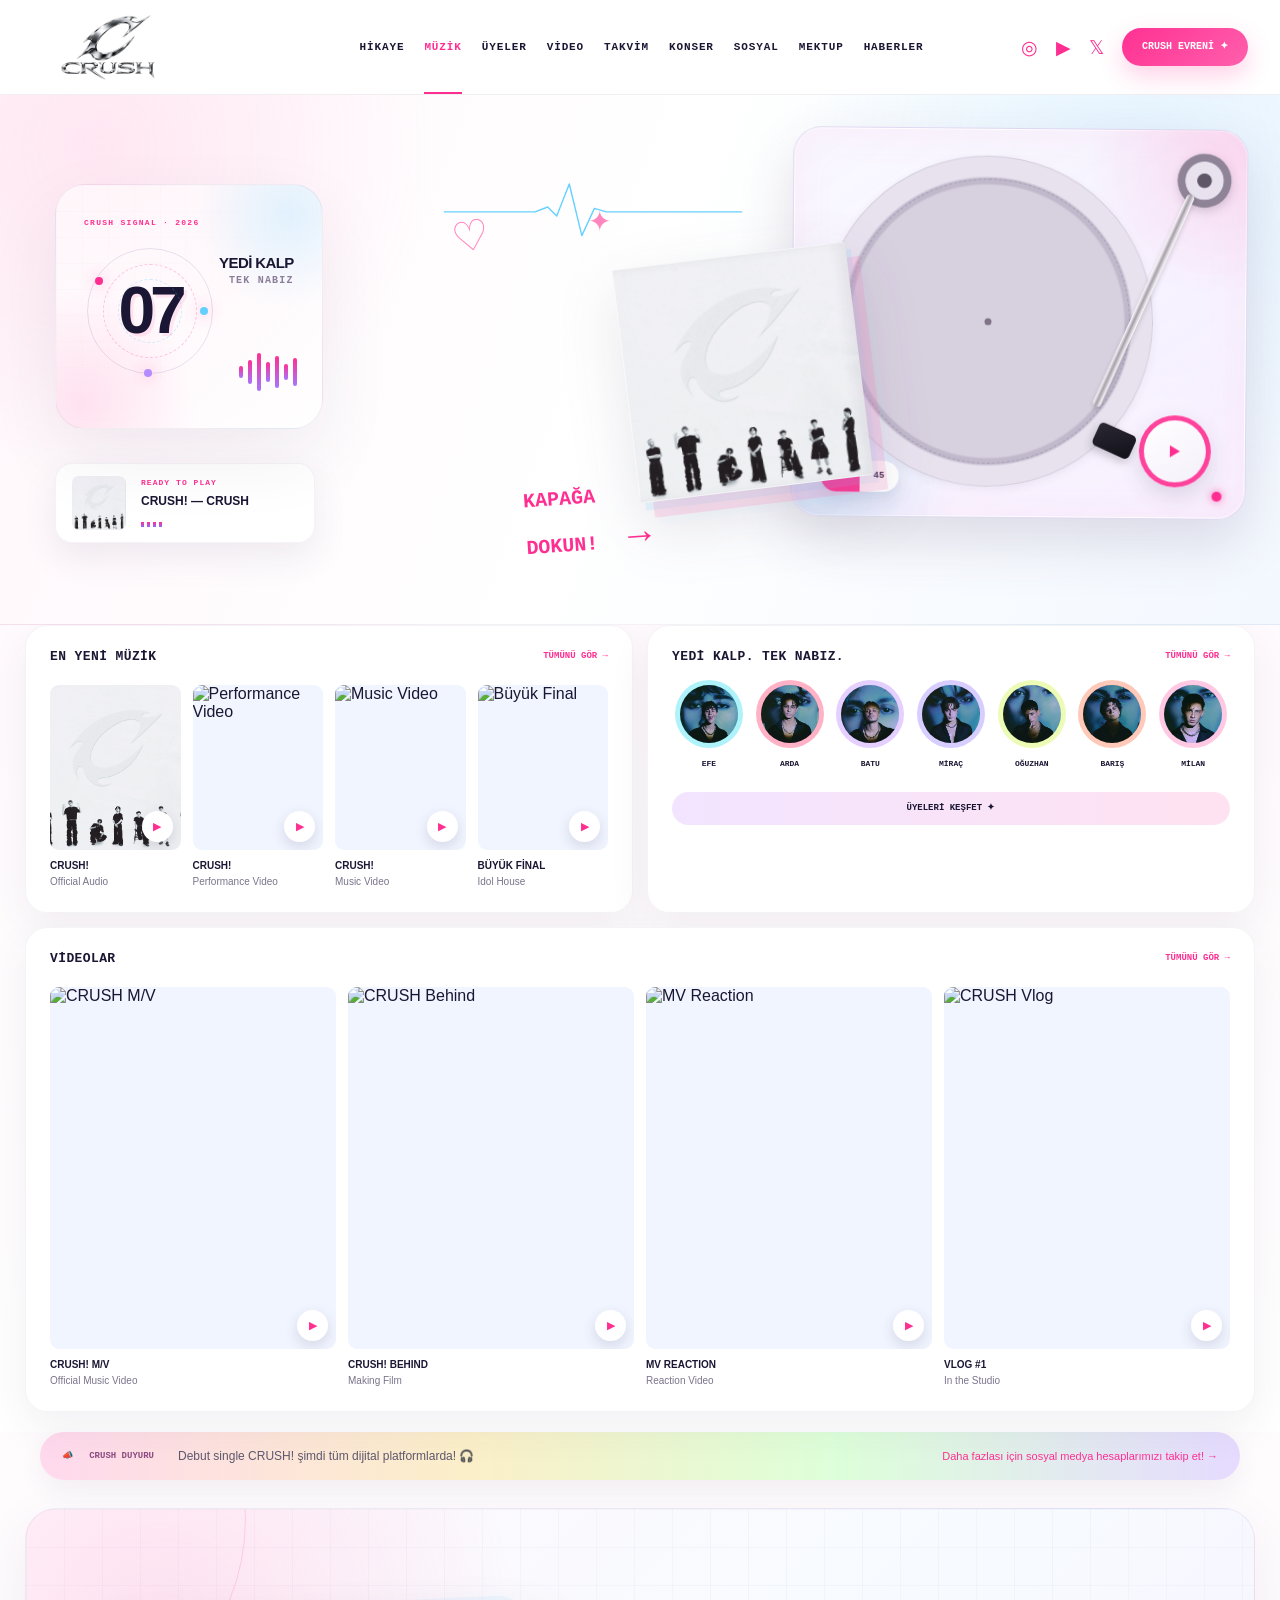
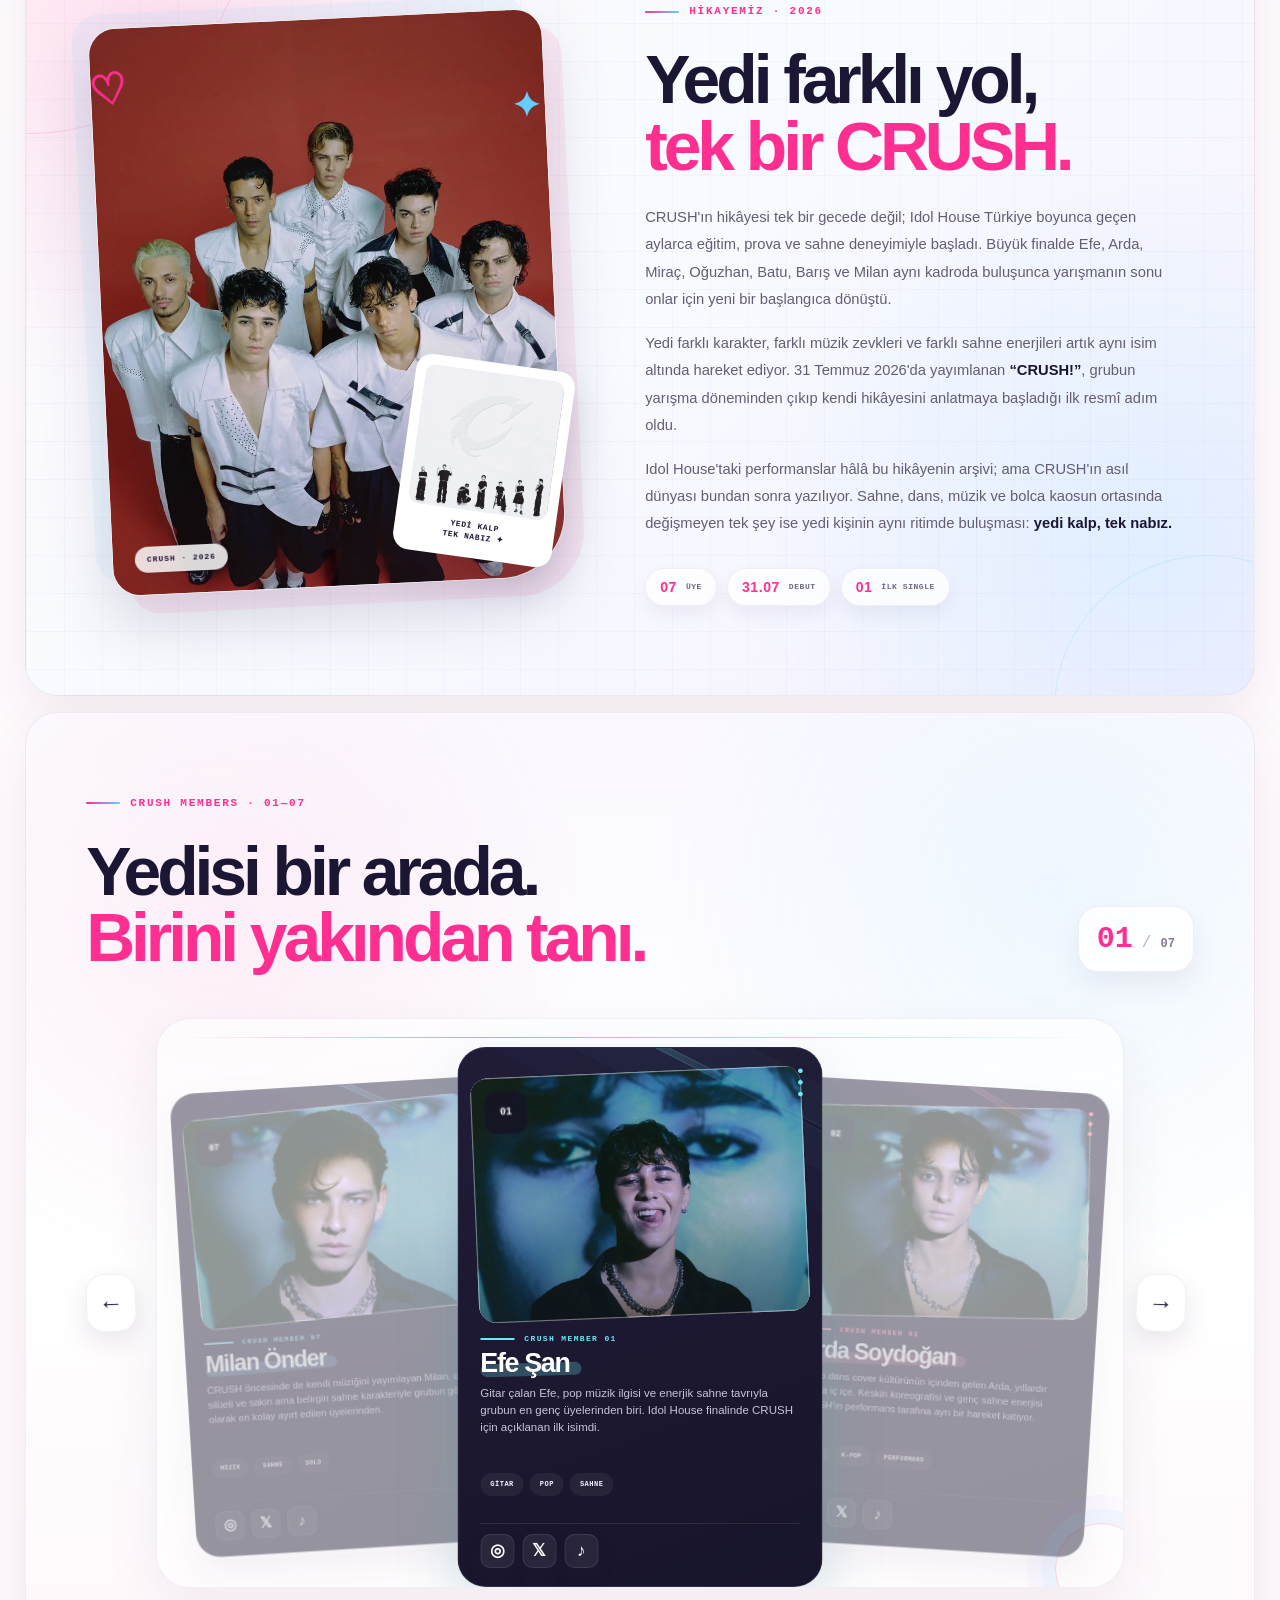
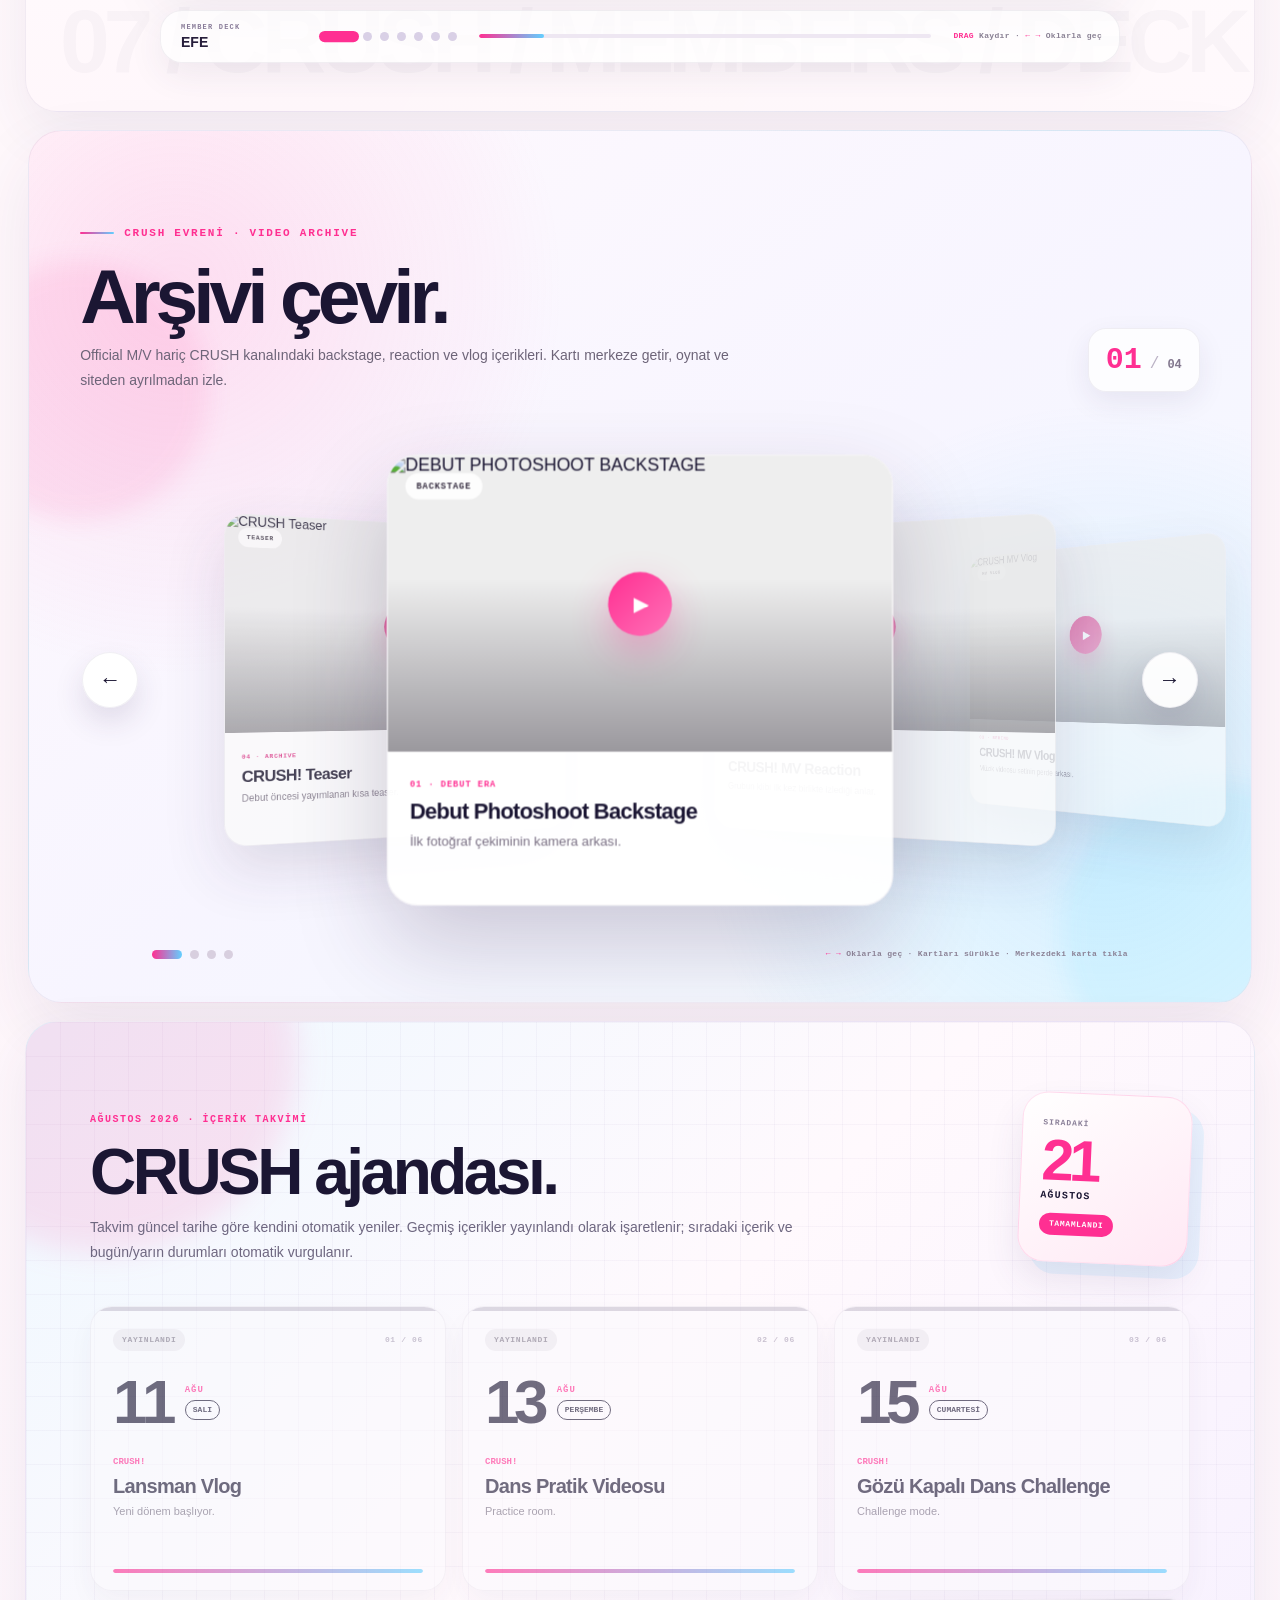
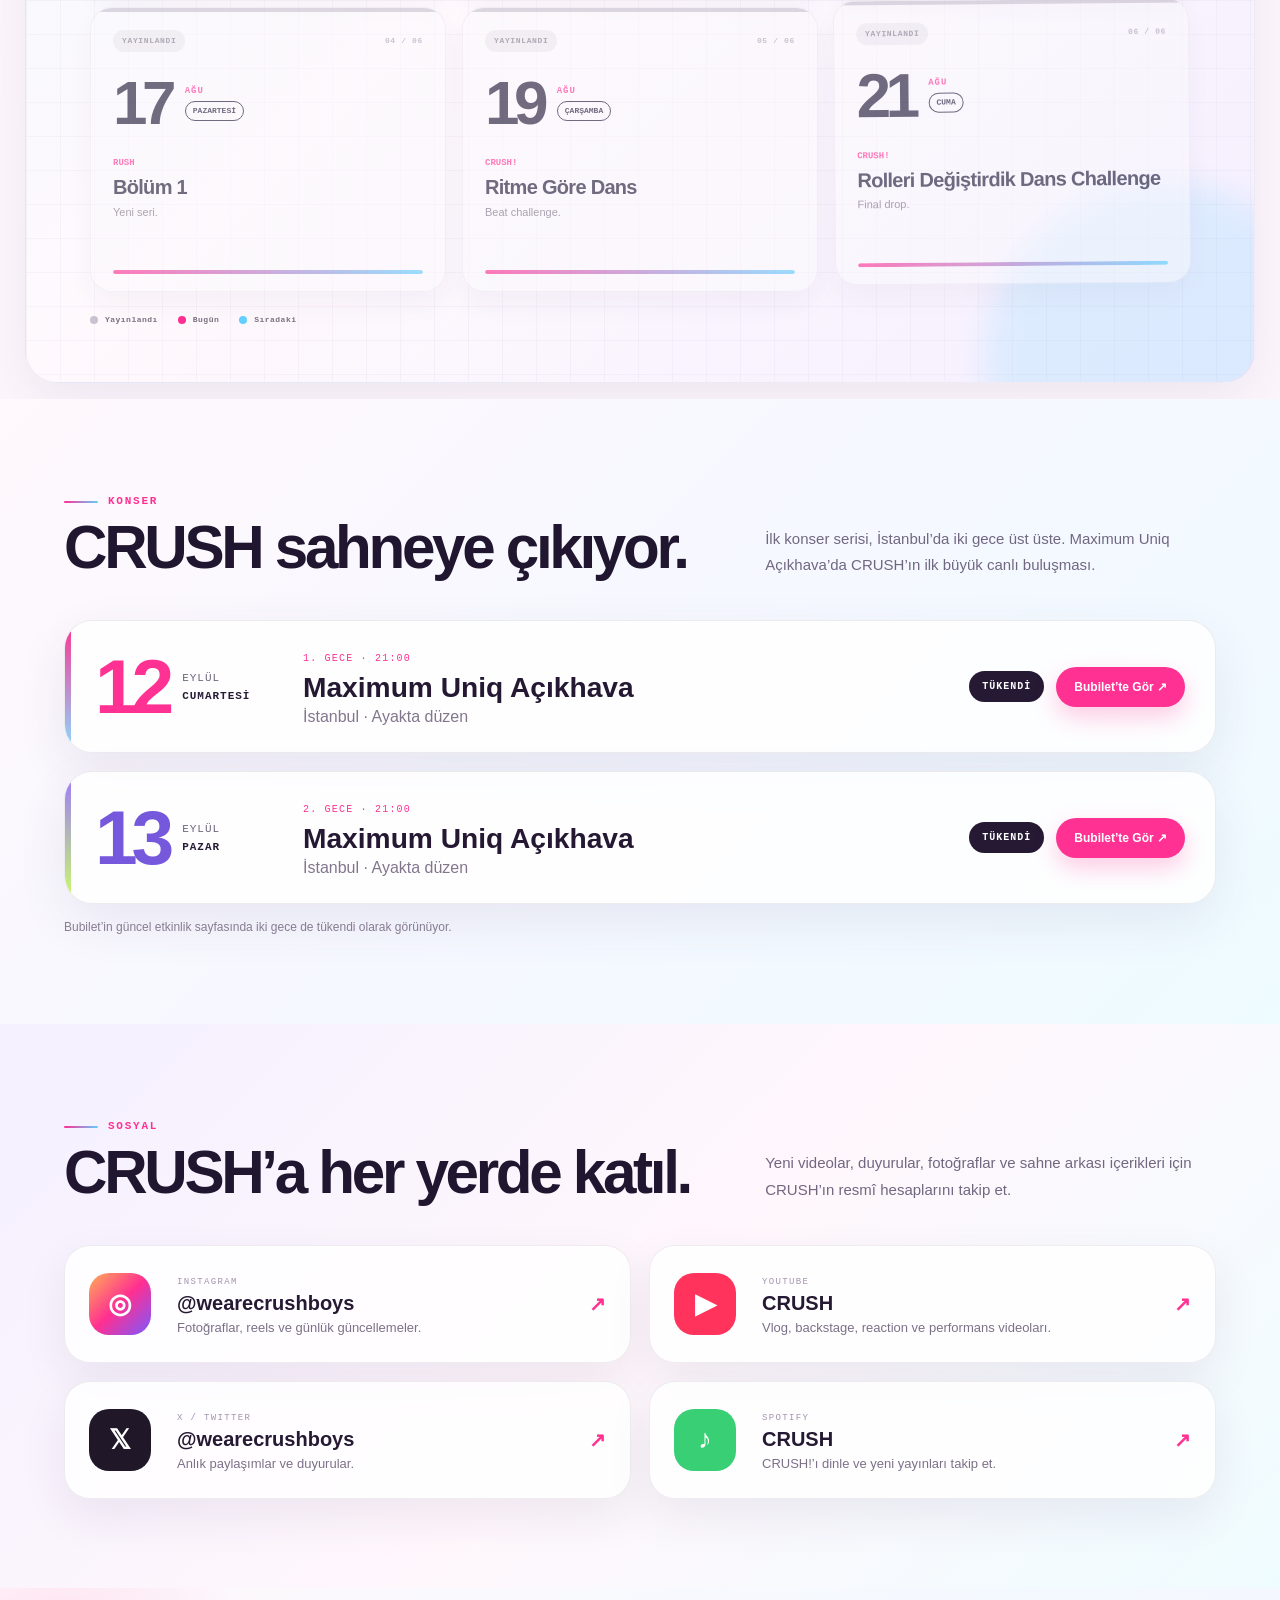
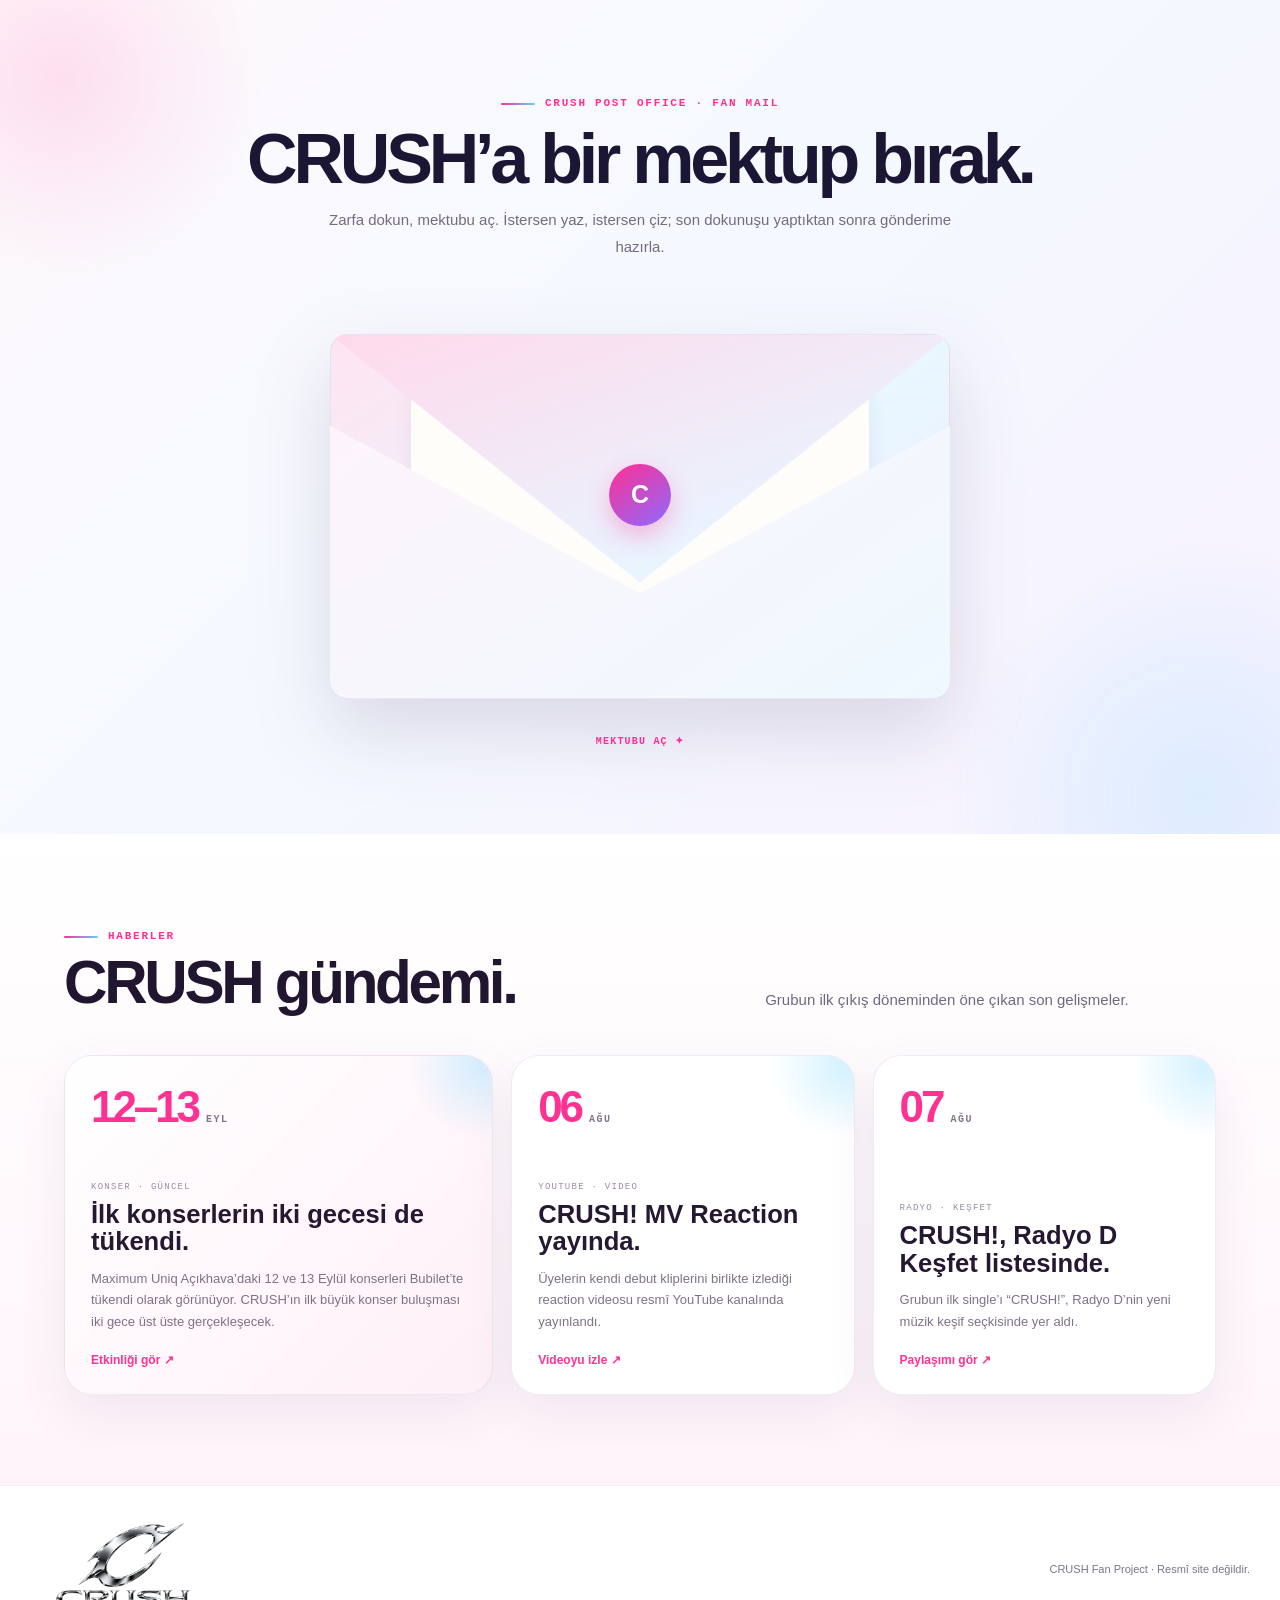
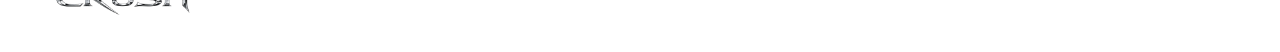
==== commit a4c4d793: "fix v8.3" ====
--- a/index.html
+++ b/index.html
@@ -190,7 +190,11 @@
               id="deckButton"
               type="button"
             >
-              <span id="deckIcon">▶</span>
+              <span
+                id="deckIcon"
+                class="deck-icon is-play"
+                aria-hidden="true"
+              ></span>
             </button>
             <span class="deck-led"></span>
           </div>
@@ -200,16 +204,9 @@
             <div class="record-label"><span>C</span></div>
           </div>
         </div>
-        <iframe
-          allow="autoplay; encrypted-media"
-          aria-hidden="true"
-          class="youtube-audio"
-          id="youtubeAudio"
-          referrerpolicy="strict-origin-when-cross-origin"
-          src="about:blank"
-          tabindex="-1"
-          title="CRUSH! audio"
-        ></iframe>
+        <audio id="crushAudio" preload="metadata" playsinline>
+          <source src="audio/crush.m4a" type="audio/mpeg" />
+        </audio>
       </section>
       <section aria-label="CRUSH öne çıkan içerikler" class="dashboard">
         <article class="panel">
--- a/style.css
+++ b/style.css
@@ -3342,6 +3342,41 @@
   pointer-events: none;
   animation: envelopeLeave 0.8s 0.85s ease forwards;
 }
+
+.letter-studio.is-open.is-closing .envelope {
+  pointer-events: none;
+  animation: envelopeReturn 0.55s 0.15s ease forwards;
+}
+
+@keyframes envelopeReturn {
+  from {
+    opacity: 0;
+    transform: translateY(85px) scale(0.88);
+    visibility: visible;
+  }
+
+  to {
+    opacity: 1;
+    transform: translateY(0) scale(1);
+    visibility: visible;
+  }
+}
+
+.letter-studio.is-open.is-closing .envelope-flap {
+  transform: rotateX(0deg);
+  z-index: 5;
+  transition-delay: 0.15s;
+}
+
+.letter-studio.is-open.is-closing .envelope-seal {
+  opacity: 1;
+  transform: translate(-50%, -50%) scale(1);
+  transition-delay: 0.2s;
+}
+
+.letter-studio.is-open.is-closing .envelope-paper-peek {
+  transform: translateY(0);
+}
 .letter-studio.is-open .envelope-flap {
   transform: rotateX(180deg);
   z-index: 1;
@@ -3365,10 +3400,28 @@
   width: min(1050px, 94vw);
   opacity: 0;
   transform: translateY(35px) scale(0.97);
+  position: relative;
 }
 .letter-studio.is-open .letter-desk {
   display: block;
   animation: deskIn 0.72s 1.05s cubic-bezier(0.18, 0.82, 0.2, 1) forwards;
+}
+
+.letter-studio.is-open.is-closing .letter-desk {
+  display: block;
+  animation: deskOut 0.45s ease forwards;
+}
+
+@keyframes deskOut {
+  from {
+    opacity: 1;
+    transform: translateY(0) scale(1);
+  }
+
+  to {
+    opacity: 0;
+    transform: translateY(30px) scale(0.97);
+  }
 }
 @keyframes deskIn {
   to {
@@ -3376,6 +3429,43 @@
     transform: none;
   }
 }
+
+.letter-close-btn {
+  position: absolute;
+  z-index: 20;
+  right: 0;
+  top: -54px;
+
+  display: flex;
+  align-items: center;
+  gap: 9px;
+
+  padding: 10px 14px 10px 16px;
+
+  border: 1px solid rgba(65, 47, 90, 0.1);
+  border-radius: 999px;
+
+  background: rgba(255, 255, 255, 0.88);
+  backdrop-filter: blur(12px);
+
+  color: #74687e;
+
+  font-family: var(--mono);
+  font-size: 9px;
+  font-weight: 800;
+  letter-spacing: 0.09em;
+
+  box-shadow: 0 8px 24px rgba(62, 45, 84, 0.08);
+
+  cursor: pointer;
+
+  transition:
+    transform 0.2s ease,
+    color 0.2s ease,
+    border-color 0.2s ease,
+    box-shadow 0.2s ease;
+}
+
 .letter-toolbar {
   display: flex;
   align-items: center;
@@ -3405,6 +3495,46 @@
 }
 .letter-tool:hover {
   transform: translateY(-2px);
+}
+
+.letter-close-btn b {
+  display: grid;
+  place-items: center;
+
+  width: 23px;
+  height: 23px;
+
+  border-radius: 50%;
+
+  background: #fff0f7;
+  color: #ff2f92;
+
+  font-family: Arial, sans-serif;
+  font-size: 17px;
+  line-height: 1;
+}
+
+@media (hover: hover) and (pointer: fine) {
+  .letter-close-btn:hover {
+    color: #ff2f92;
+    border-color: rgba(255, 47, 146, 0.22);
+
+    transform: translateY(-2px);
+
+    box-shadow: 0 12px 28px rgba(255, 47, 146, 0.12);
+  }
+}
+
+@media (max-width: 600px) {
+  .letter-close-btn {
+    position: relative;
+    top: auto;
+    right: auto;
+
+    margin: 0 0 14px auto;
+
+    width: fit-content;
+  }
 }
 .letter-color {
   padding: 6px;
@@ -5223,3 +5353,54 @@
     transition-duration: 0.01ms !important;
   }
 }
+
+.deck-icon {
+  position: relative;
+  display: inline-block;
+  width: 18px;
+  height: 18px;
+  flex: 0 0 18px;
+}
+
+/* PLAY */
+.deck-icon.is-play::before {
+  content: "";
+  position: absolute;
+
+  top: 50%;
+  left: 52%;
+
+  width: 0;
+  height: 0;
+
+  border-top: 6px solid transparent;
+  border-bottom: 6px solid transparent;
+  border-left: 10px solid currentColor;
+
+  transform: translate(-50%, -50%);
+}
+
+/* PAUSE */
+.deck-icon.is-pause::before,
+.deck-icon.is-pause::after {
+  content: "";
+  position: absolute;
+
+  top: 50%;
+
+  width: 4px;
+  height: 12px;
+
+  border-radius: 1px;
+  background: currentColor;
+
+  transform: translateY(-50%);
+}
+
+.deck-icon.is-pause::before {
+  left: 3px;
+}
+
+.deck-icon.is-pause::after {
+  right: 3px;
+}
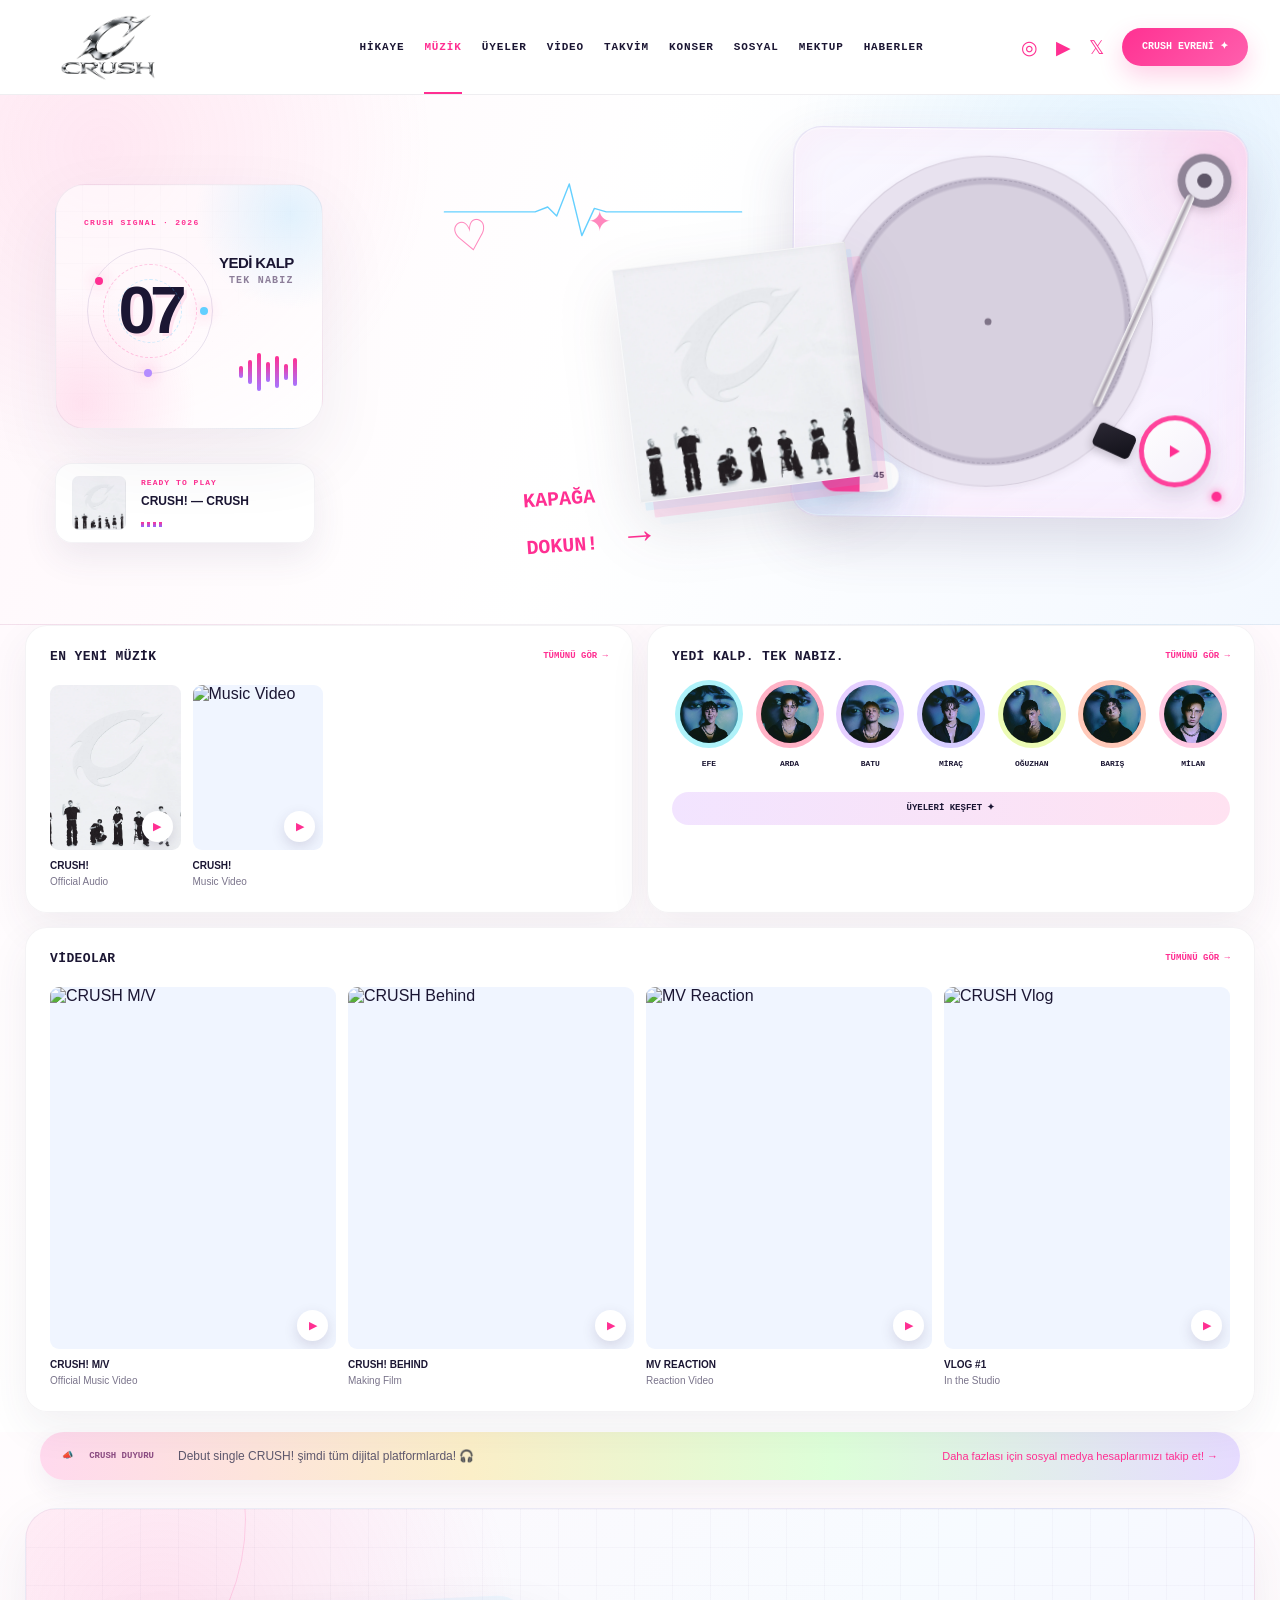
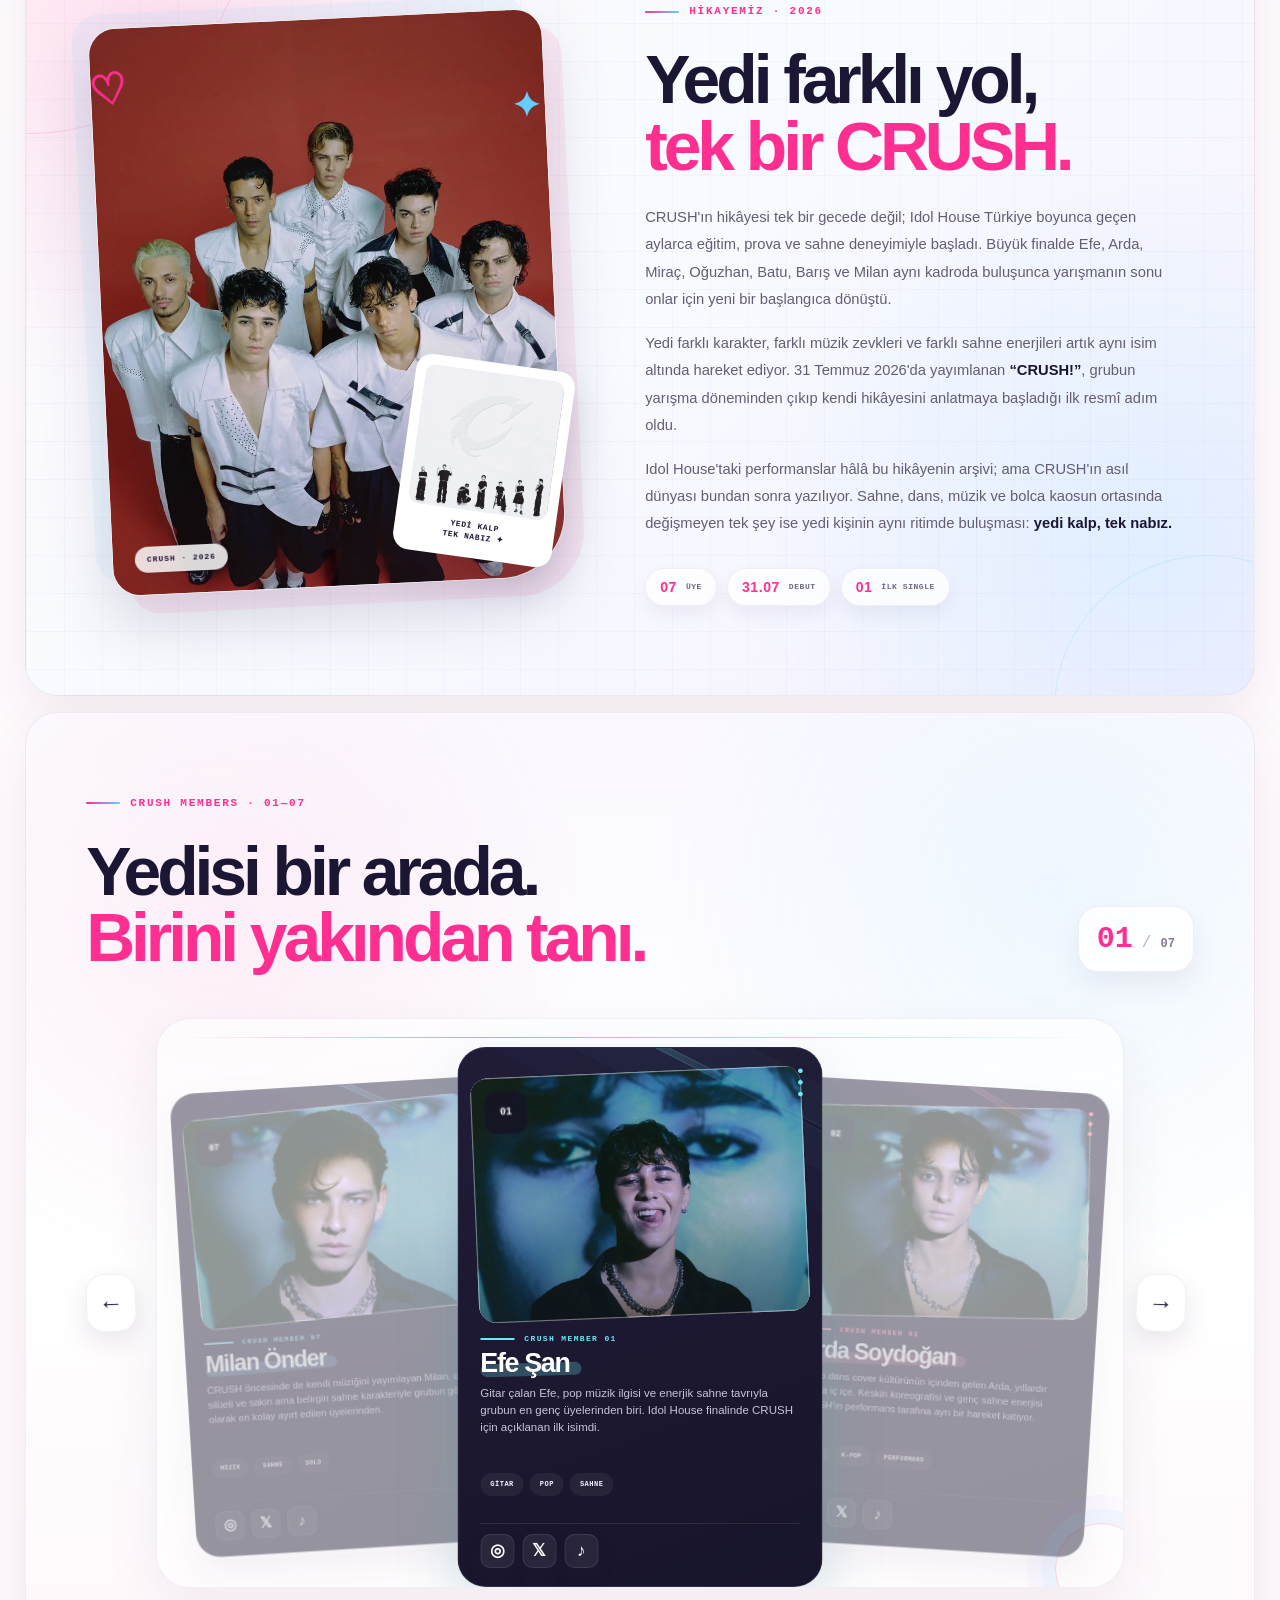
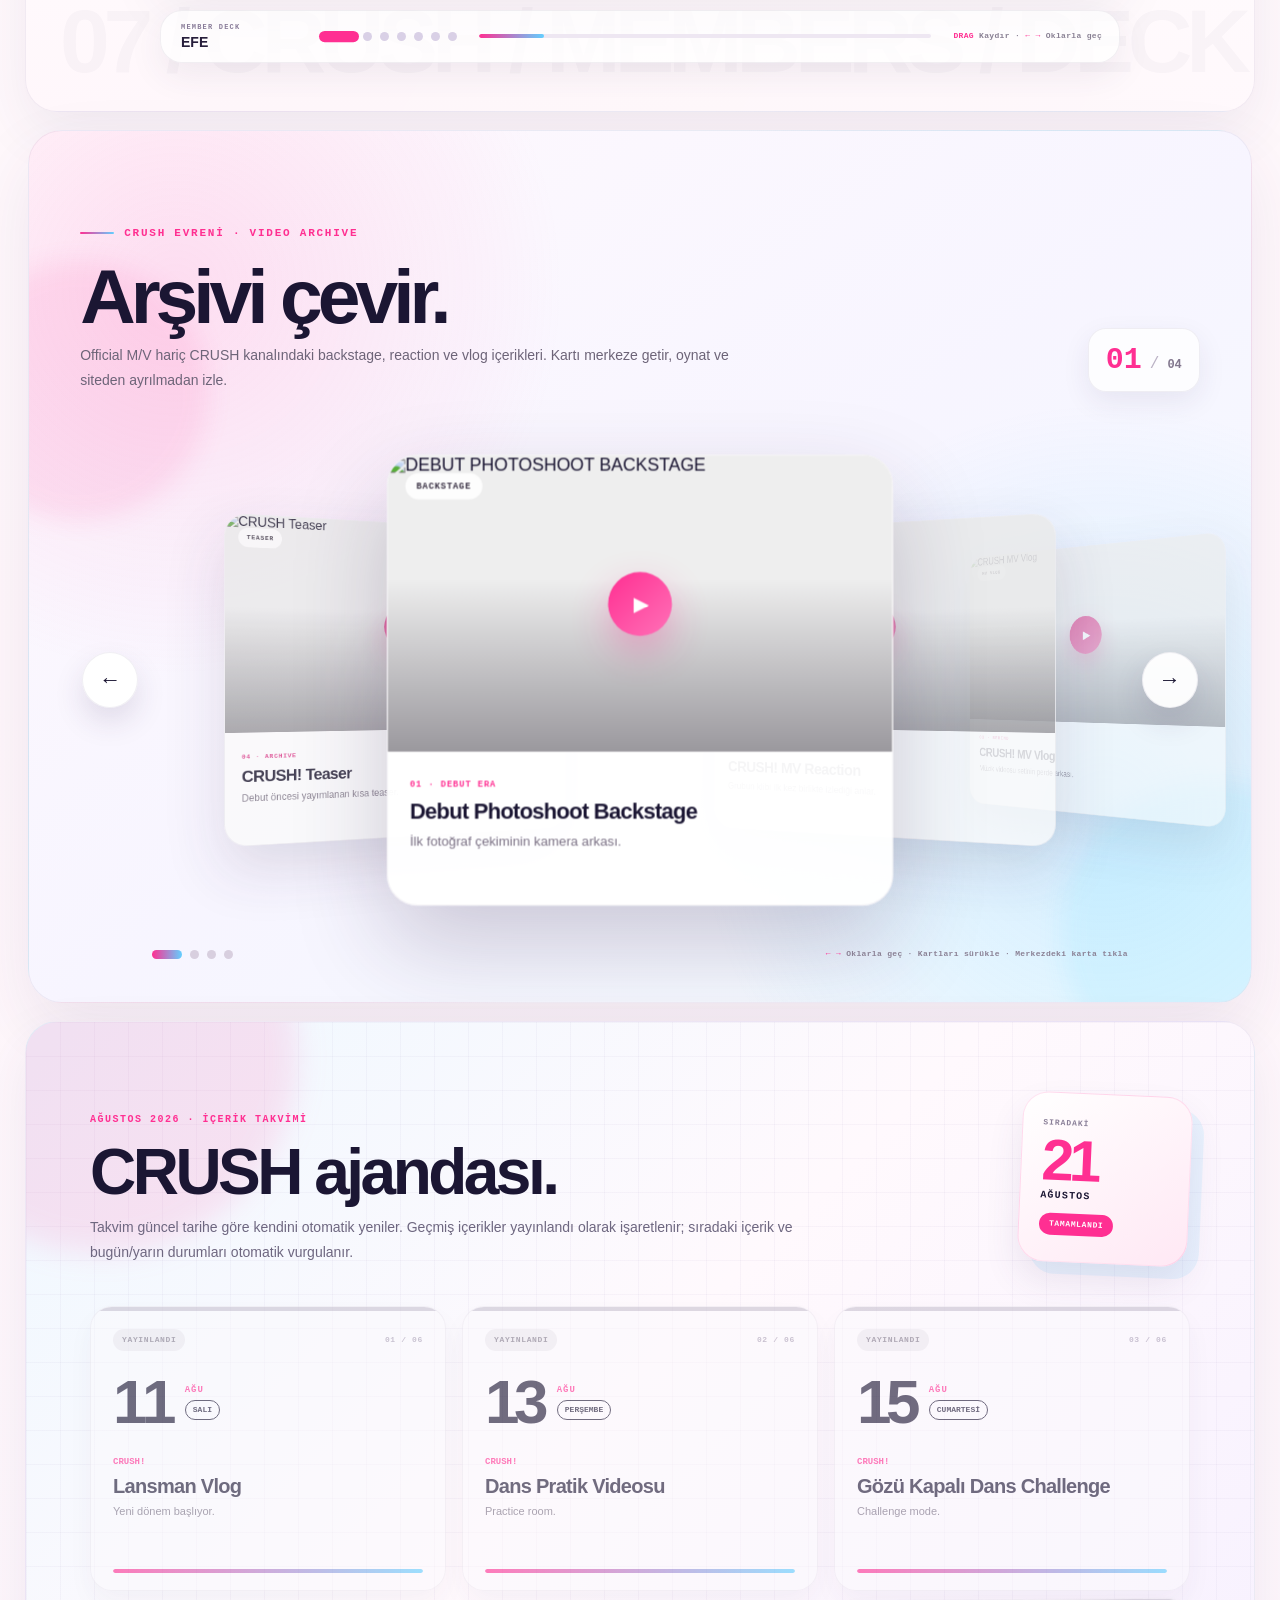
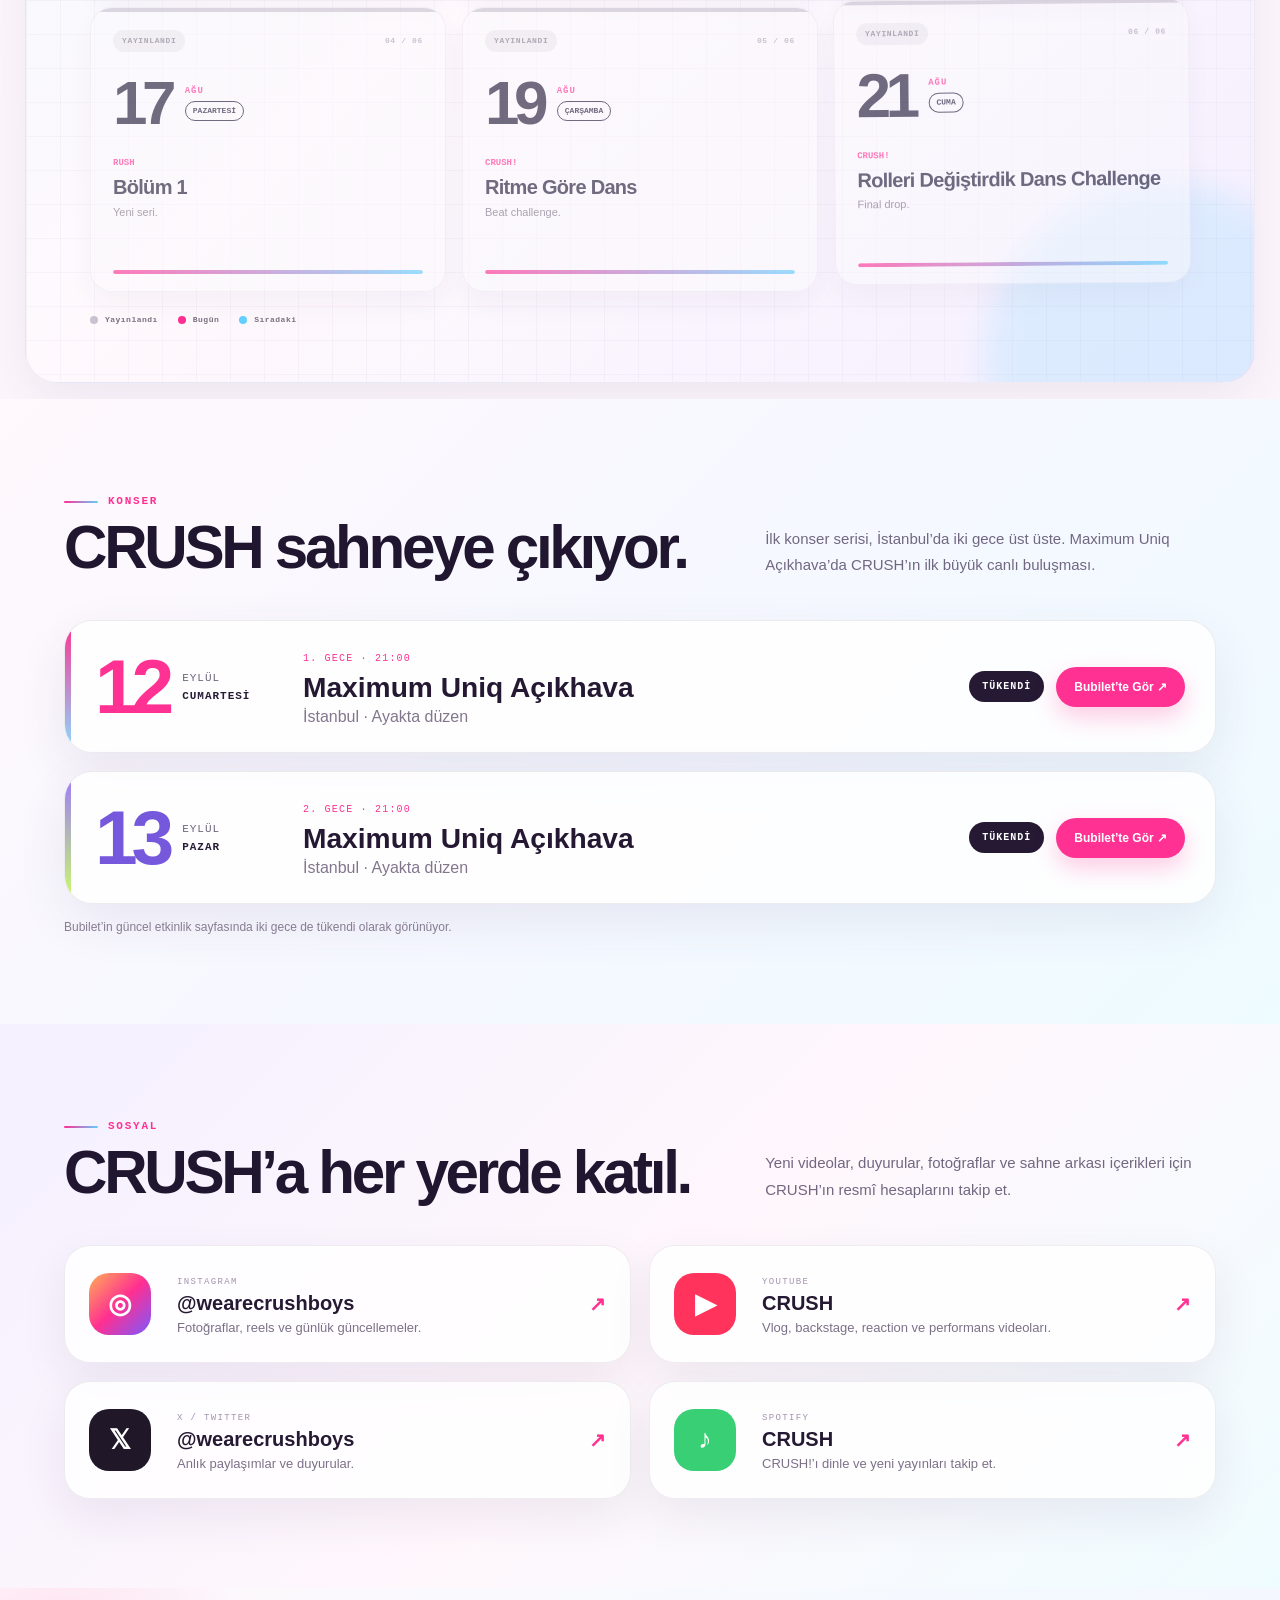
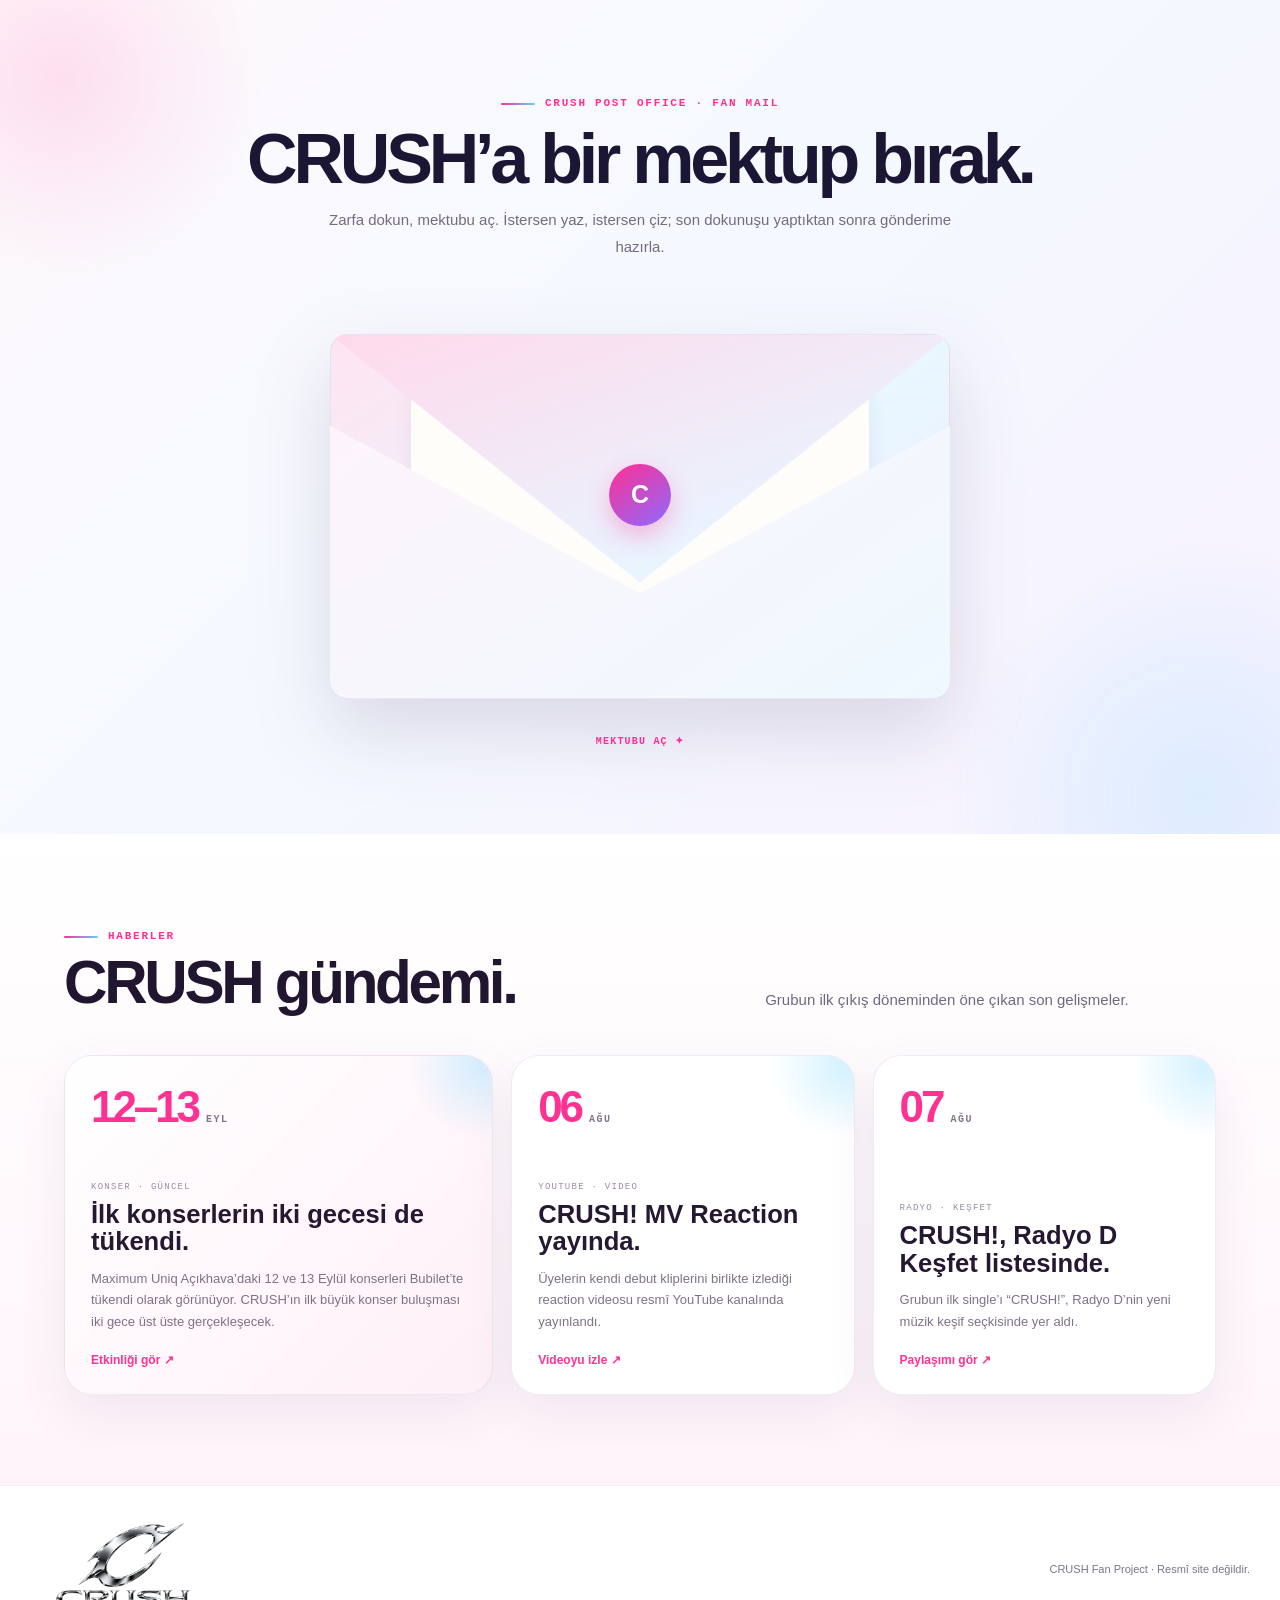
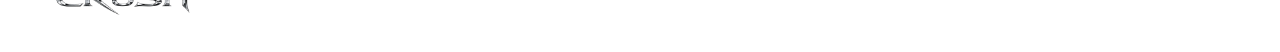
==== commit 4d2898b4: "v0.9.7.3" ====
--- a/index.html
+++ b/index.html
@@ -29,7 +29,7 @@
     />
     <meta content="images/crush-cover.webp" name="twitter:image" />
     <meta
-      content="default-src 'self'; base-uri 'self'; object-src 'none'; script-src 'self'; style-src 'self' 'unsafe-inline' https://fonts.googleapis.com; font-src 'self' https://fonts.gstatic.com; img-src 'self' data: https://img.youtube.com; media-src 'self'; frame-src https://www.youtube.com https://www.youtube-nocookie.com; form-action 'self'; upgrade-insecure-requests"
+      content="default-src 'self'; base-uri 'self'; object-src 'none'; script-src 'self' https://cdn.jsdelivr.net; style-src 'self' 'unsafe-inline' https://fonts.googleapis.com; font-src 'self' https://fonts.gstatic.com; img-src 'self' data: blob: https://img.youtube.com https://*.supabase.co; media-src 'self' https://*.supabase.co; connect-src 'self' https://*.supabase.co wss://*.supabase.co https://challenges.cloudflare.com; frame-src https://www.youtube.com https://www.youtube-nocookie.com https://challenges.cloudflare.com; form-action 'self'; upgrade-insecure-requests"
       http-equiv="Content-Security-Policy"
     />
     <title>CRUSH — Yedi Kalp. Tek Nabız.</title>
@@ -233,22 +233,6 @@
             </button>
             <button
               class="media-card video-trigger"
-              data-title="CRUSH! — Performance Video"
-              data-video="RUZk8zbGGjc"
-            >
-              <span class="media-thumb"
-                ><img
-                  alt="Performance Video"
-                  decoding="async"
-                  height="360"
-                  loading="lazy"
-                  src="https://img.youtube.com/vi/RUZk8zbGGjc/hqdefault.jpg"
-                  width="480"
-                /><i>▶</i></span
-              ><b>CRUSH!</b><small>Performance Video</small>
-            </button>
-            <button
-              class="media-card video-trigger"
               data-title="CRUSH! — Music Video"
               data-video="aKGCXYX7jN8"
             >
@@ -262,22 +246,6 @@
                   width="480"
                 /><i>▶</i></span
               ><b>CRUSH!</b><small>Music Video</small>
-            </button>
-            <button
-              class="media-card video-trigger"
-              data-title="Idol House — Büyük Final"
-              data-video="3mx3MVOKvSA"
-            >
-              <span class="media-thumb"
-                ><img
-                  alt="Büyük Final"
-                  decoding="async"
-                  height="360"
-                  loading="lazy"
-                  src="https://img.youtube.com/vi/3mx3MVOKvSA/hqdefault.jpg"
-                  width="480"
-                /><i>▶</i></span
-              ><b>BÜYÜK FİNAL</b><small>Idol House</small>
             </button>
           </div>
         </article>
@@ -1524,8 +1492,8 @@
                 <span>SON ADIM</span>
                 <h3>Mektubun kimden?</h3>
                 <p>
-                  Veritabanını bağladığımızda bu bilgiler mektubunla birlikte
-                  gönderilecek.
+                  Mektubun, yazın ve çiziminle birlikte CRUSH Post Office'e
+                  güvenli biçimde gönderilecek.
                 </p>
               </div>
               <div class="sender-fields">
@@ -1555,18 +1523,27 @@
                 /></label>
               </div>
               <label class="sender-consent"
-                ><input required="" type="checkbox" />
+                ><input name="consent" required="" type="checkbox" />
                 <span
-                  >Bu bilgilerin ileride mektubumla birlikte gönderilmesini
-                  kabul ediyorum.</span
+                  >Gizlilik bilgilendirmesini okudum; mektubumla birlikte ad,
+                  soyad ve e-posta bilgilerimin işlenmesini kabul
+                  ediyorum.</span
                 ></label
               >
               <div class="sender-submit-row">
                 <button class="sender-back" id="closeSenderForm" type="button">
                   ← MEKTUBA DÖN
                 </button>
-                <button class="sender-submit" type="submit">
-                  GÖNDERİME HAZIRLA ✦
+                <input
+                  aria-hidden="true"
+                  autocomplete="off"
+                  class="sender-honeypot"
+                  name="website"
+                  tabindex="-1"
+                  type="text"
+                />
+                <button class="sender-submit" id="sendLetterBtn" type="submit">
+                  MEKTUBU GÖNDER ✦
                 </button>
               </div>
               <p
@@ -1700,6 +1677,9 @@
         </div>
       </div>
     </div>
-    <script defer="" src="script.js?v=20260813-publish1"></script>
+    <script src="https://cdn.jsdelivr.net/npm/@supabase/supabase-js@2"></script>
+    <script src="js/supabase-config.js"></script>
+    <script src="js/supabase-client.js"></script>
+    <script defer="" src="script.js?v=20260814-phase41"></script>
   </body>
 </html>
--- a/style.css
+++ b/style.css
@@ -5404,3 +5404,14 @@
 .deck-icon.is-pause::after {
   right: 3px;
 }
+
+/* CRUSH CMS · anti-bot honeypot */
+.sender-honeypot{position:absolute!important;left:-10000px!important;width:1px!important;height:1px!important;opacity:0!important;pointer-events:none!important}
+.sender-submit:disabled{opacity:.55;cursor:wait;filter:saturate(.45)}
+
+/* Phase 3 CMS states */
+.calendar-card[data-event-url]{cursor:pointer}
+.concert-status-on_sale{background:#dffc78!important;color:#101014!important}
+.concert-status-coming_soon{background:#7ae7ff!important;color:#101014!important}
+.concert-status-cancelled{background:#ff7398!important;color:#fff!important}
+.concert-status-completed{background:#6f6f7b!important;color:#fff!important}
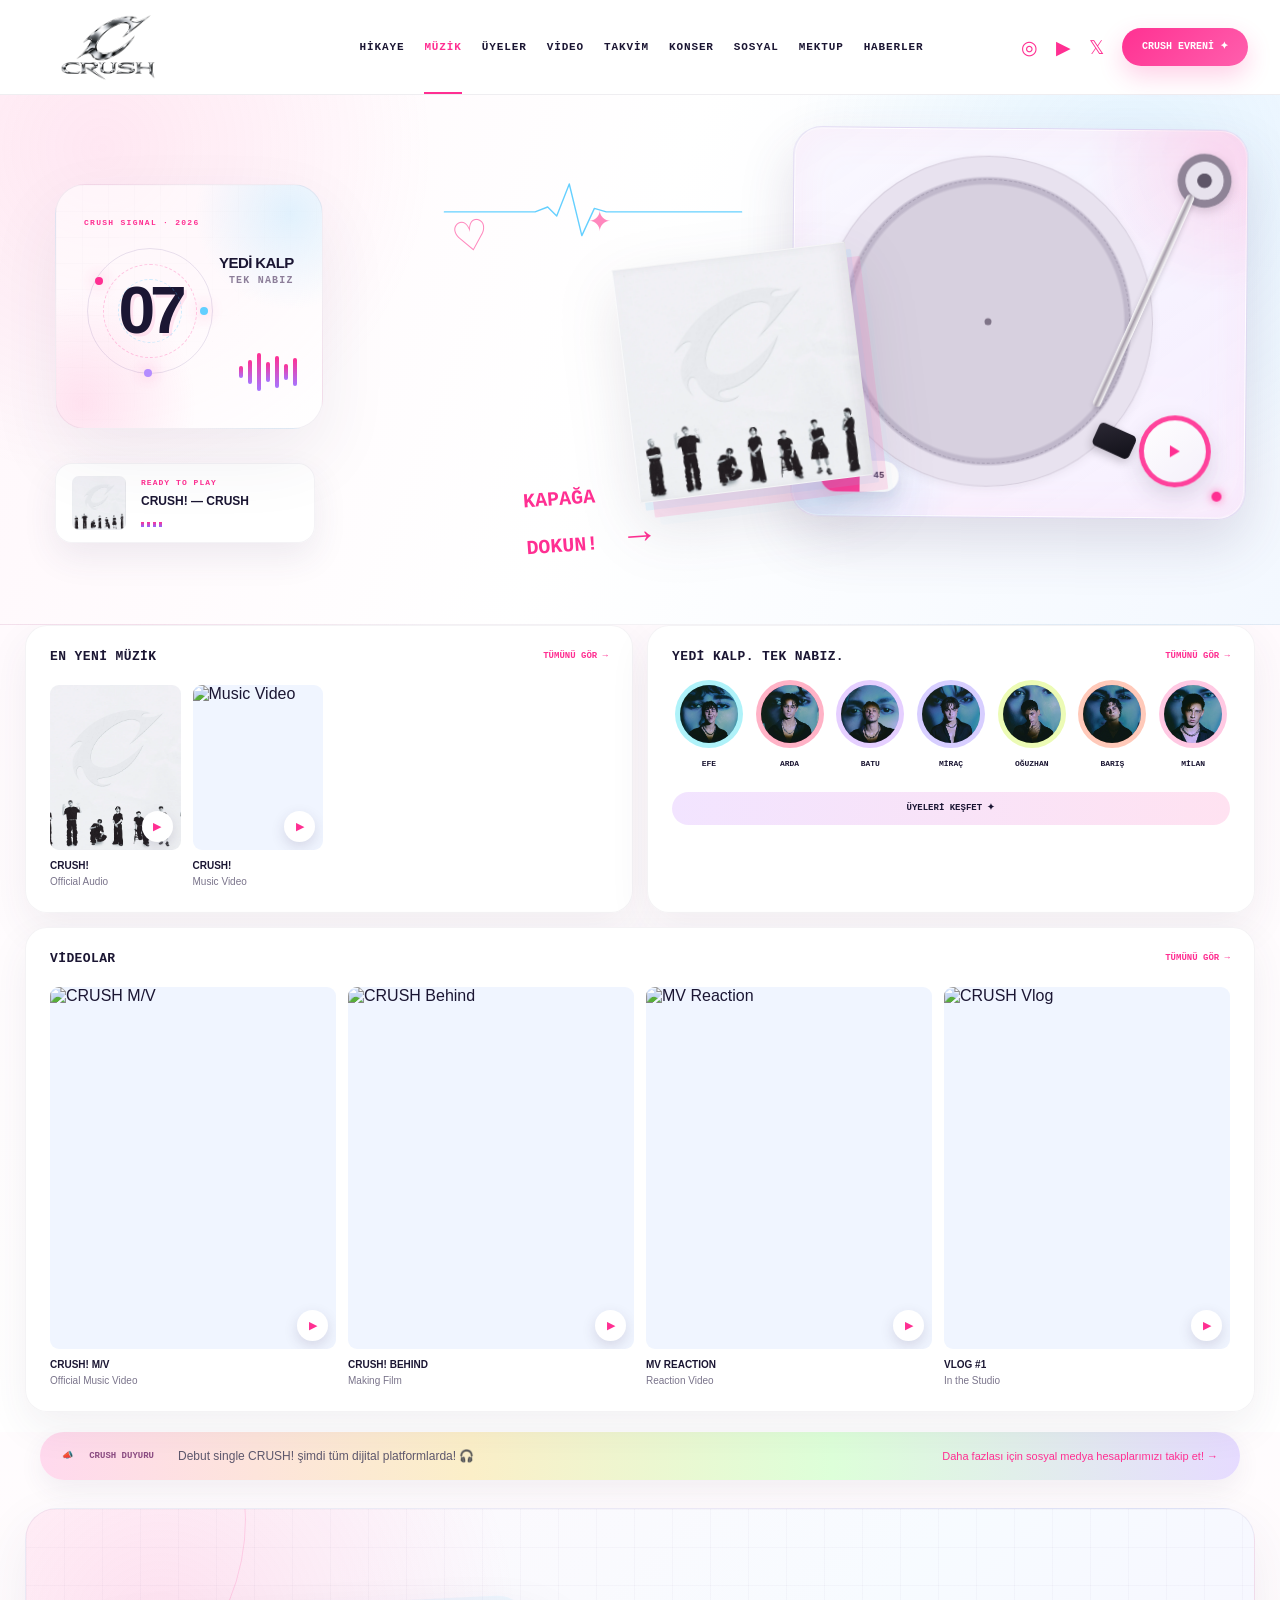
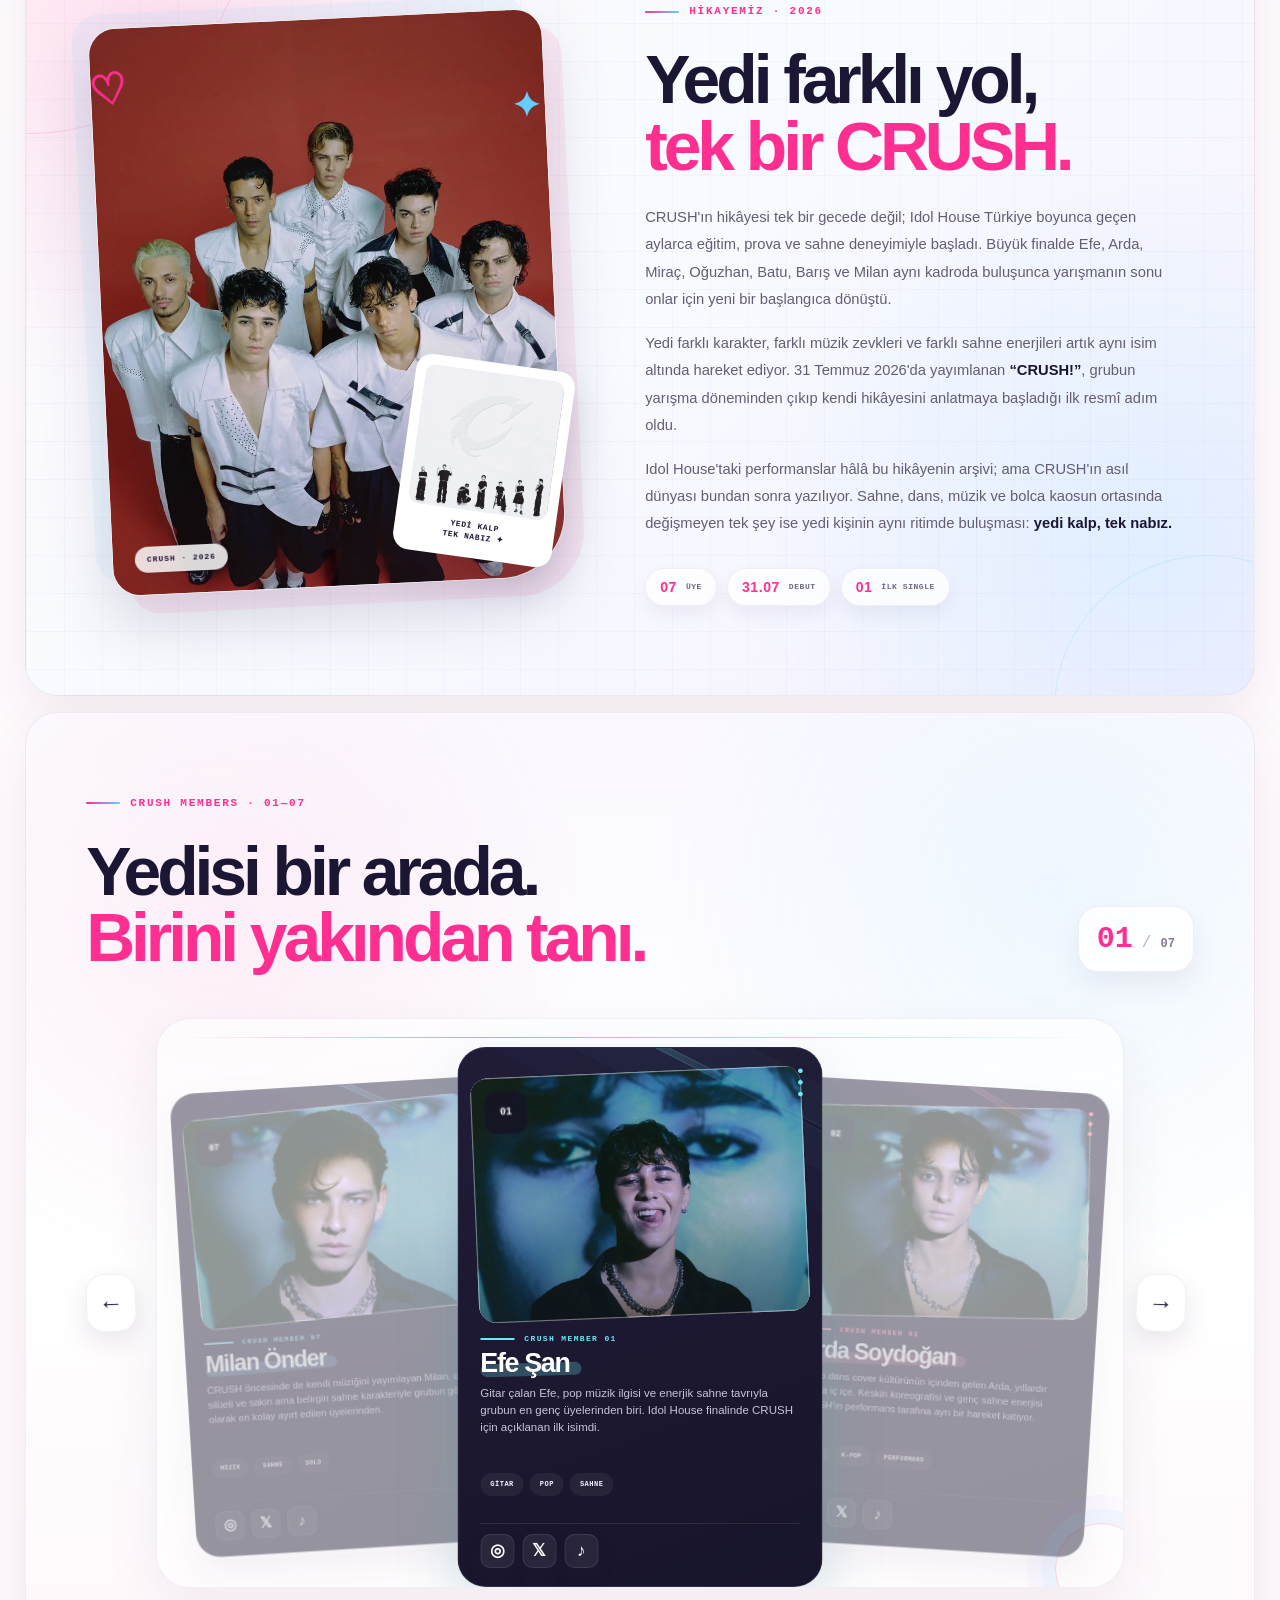
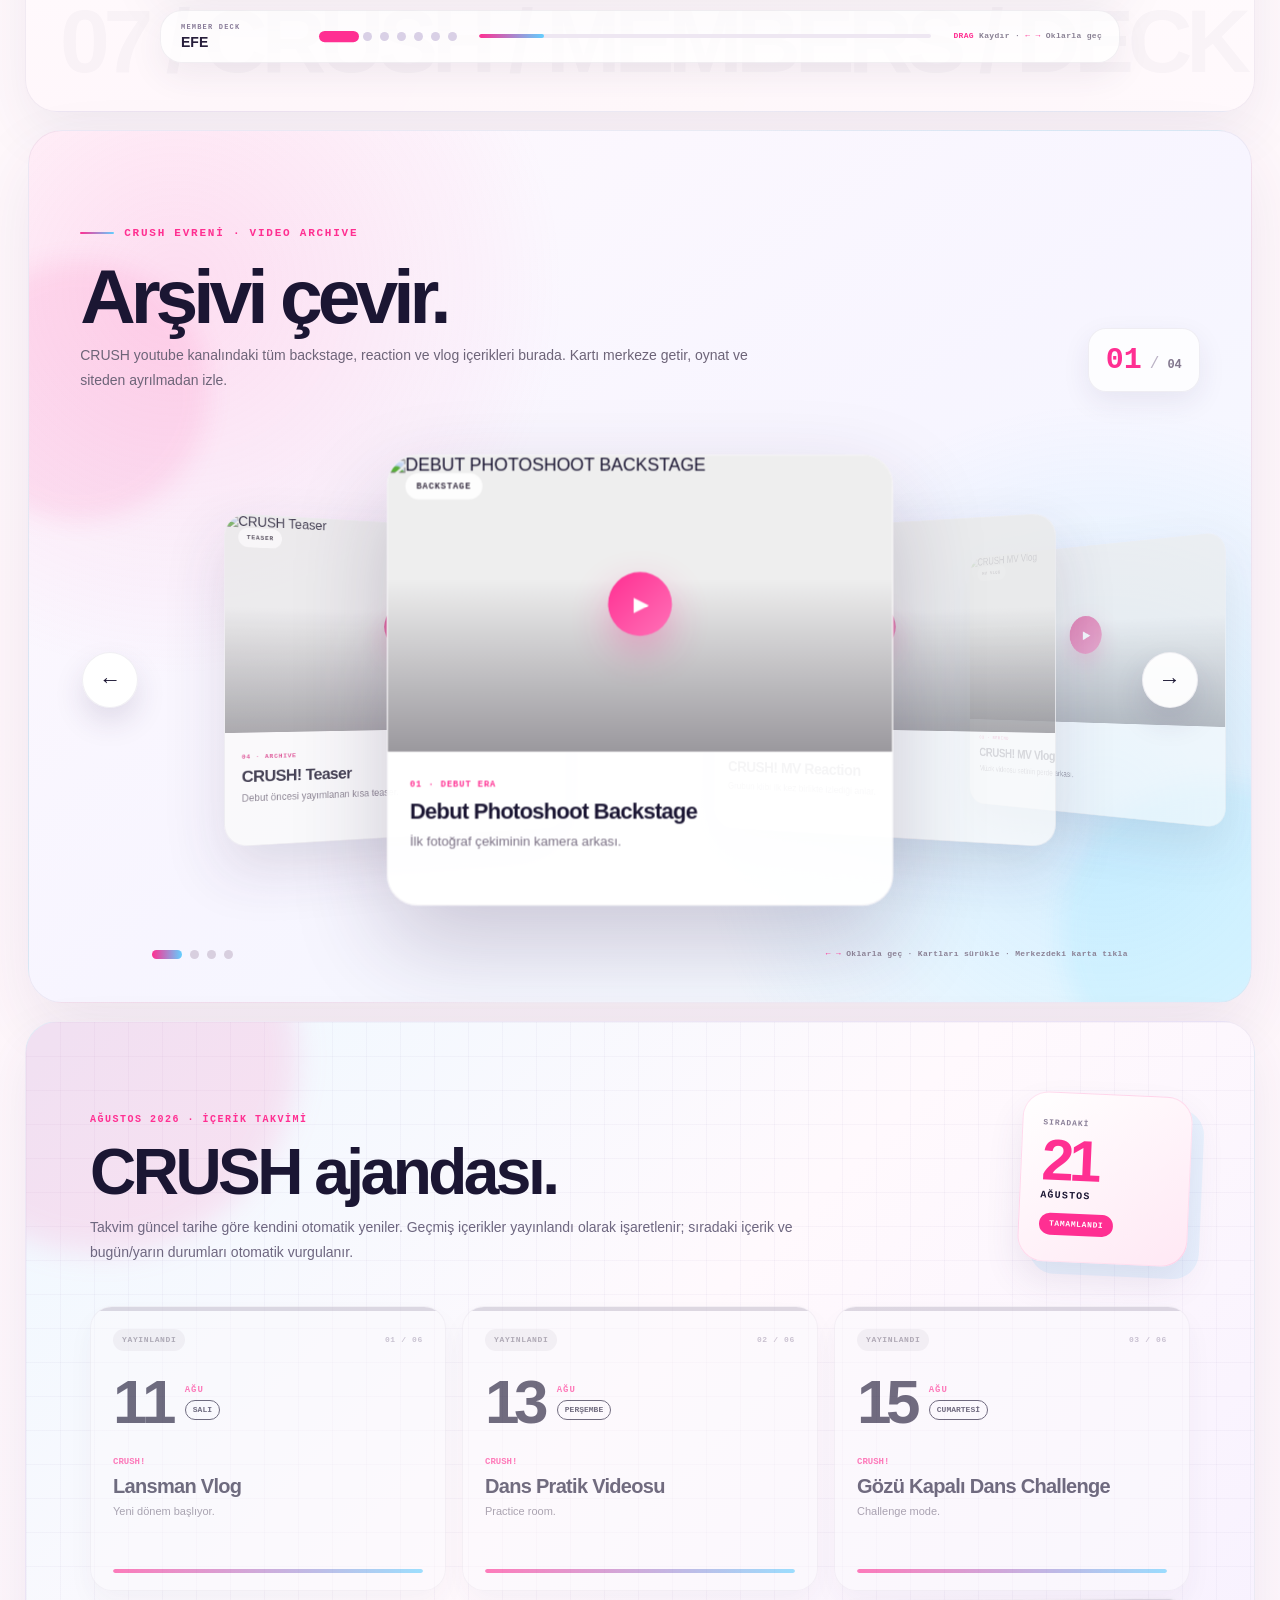
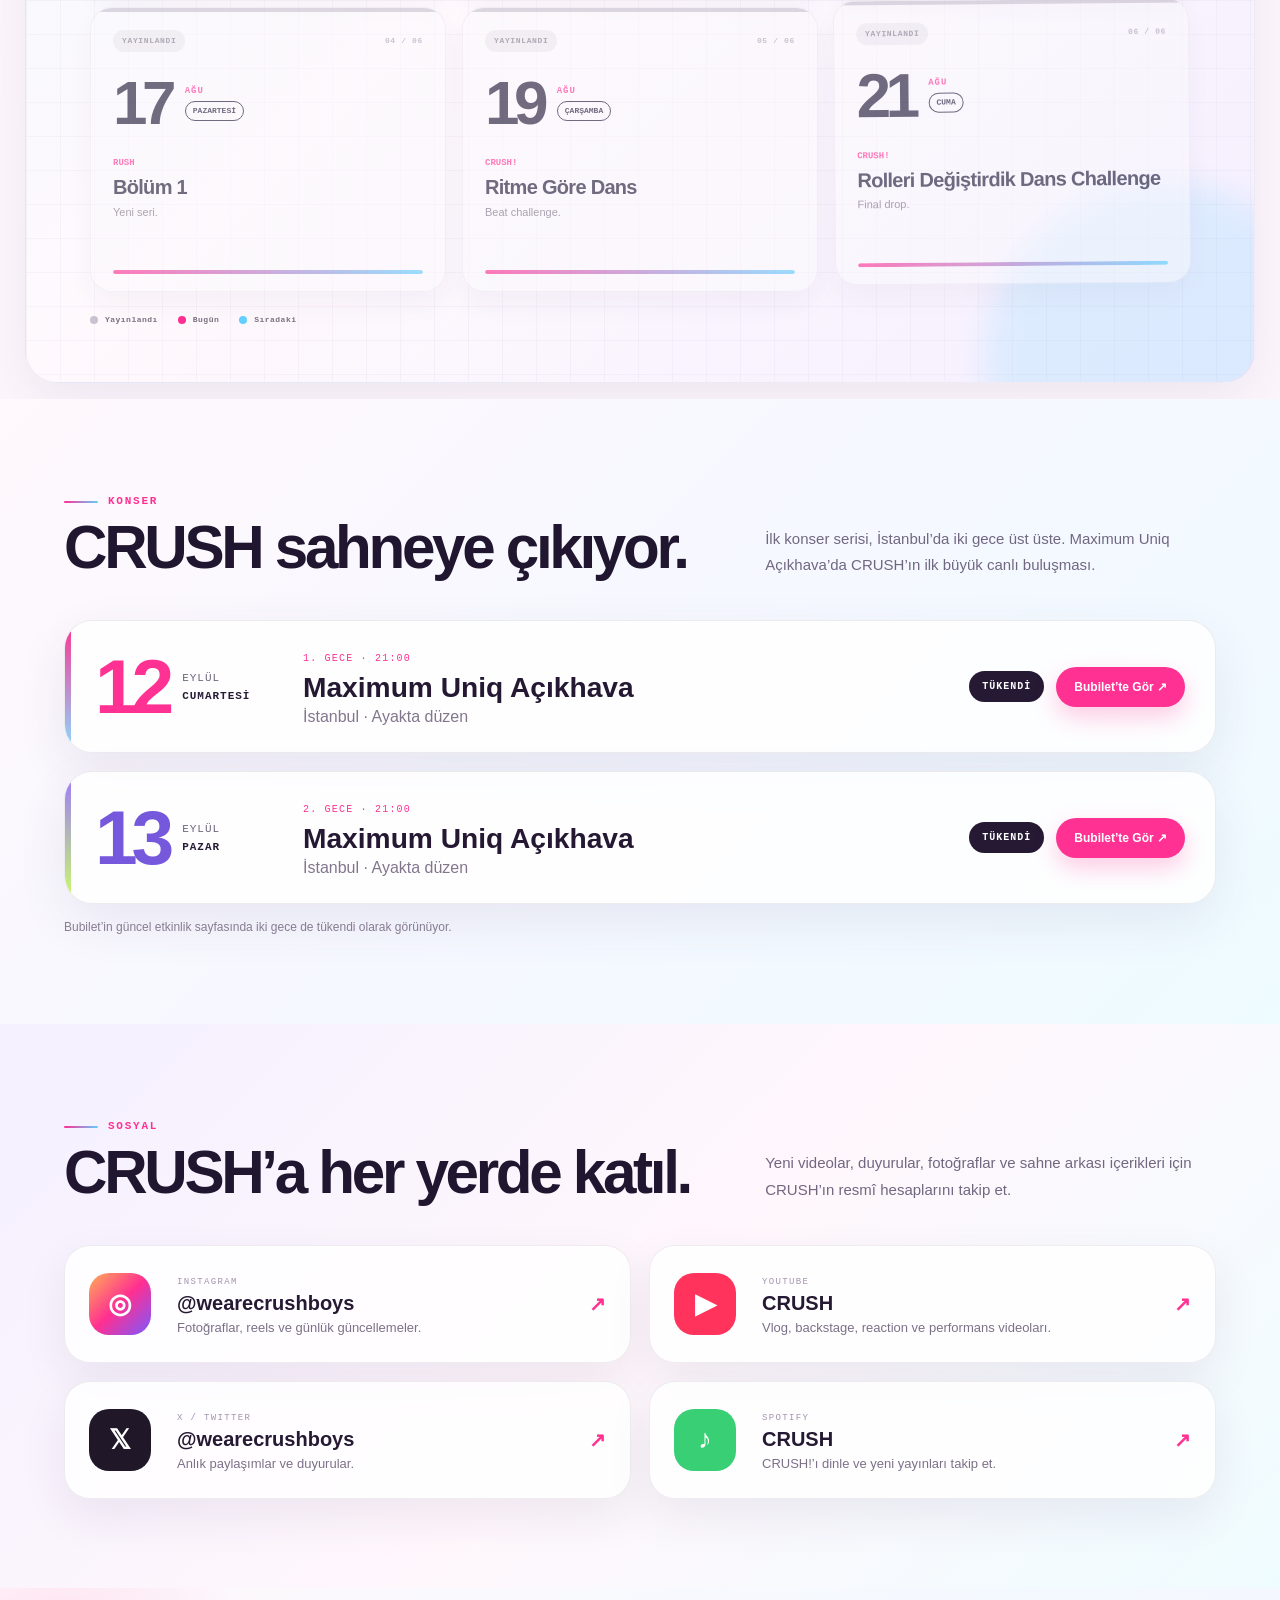
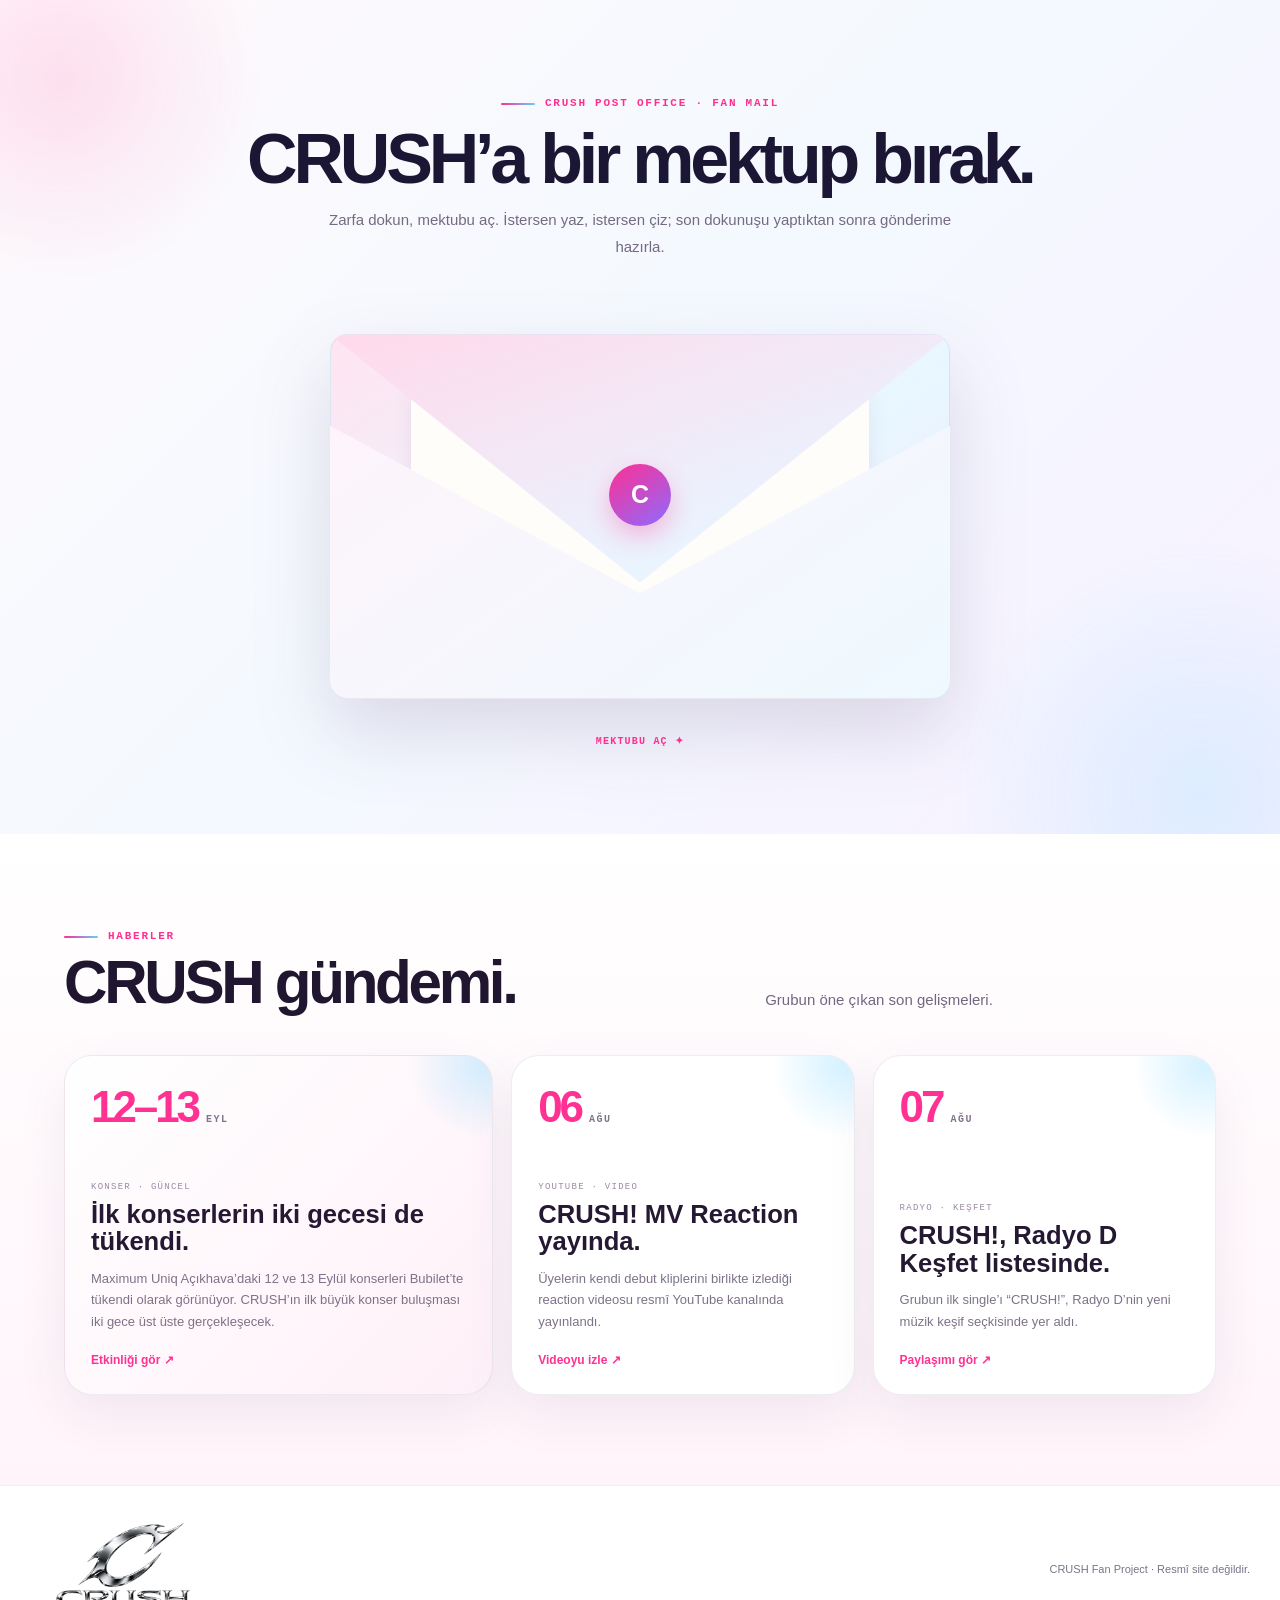
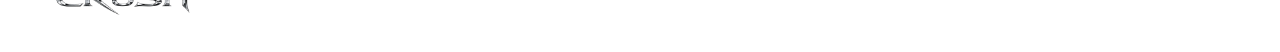
==== commit 80604b4f: "v0.9.7.5" ====
--- a/index.html
+++ b/index.html
@@ -905,8 +905,9 @@
             <span class="section-kicker">CRUSH EVRENİ · VIDEO ARCHIVE</span>
             <h2>Arşivi çevir.</h2>
             <p>
-              Official M/V hariç CRUSH kanalındaki backstage, reaction ve vlog
-              içerikleri. Kartı merkeze getir, oynat ve siteden ayrılmadan izle.
+              CRUSH youtube kanalındaki tüm backstage, reaction ve vlog
+              içerikleri burada. Kartı merkeze getir, oynat ve siteden
+              ayrılmadan izle.
             </p>
           </div>
           <div class="video-archive-counter">
@@ -1522,13 +1523,77 @@
                     type="email"
                 /></label>
               </div>
-              <label class="sender-consent"
-                ><input name="consent" required="" type="checkbox" />
-                <span
-                  >Gizlilik bilgilendirmesini okudum; mektubumla birlikte ad,
-                  soyad ve e-posta bilgilerimin işlenmesini kabul
-                  ediyorum.</span
-                ></label
+              <div class="letter-privacy">
+                <button
+                  class="letter-privacy-toggle"
+                  id="letterPrivacyToggle"
+                  type="button"
+                  aria-expanded="false"
+                  aria-controls="letterPrivacyText"
+                >
+                  <span>
+                    <b>GİZLİLİK VE MEKTUP PAYLAŞIMI</b>
+                    <small>Göndermeden önce bilgilendirmeyi okuyun</small>
+                  </span>
+
+                  <span class="privacy-arrow">⌄</span>
+                </button>
+
+                <div class="letter-privacy-text" id="letterPrivacyText" hidden>
+                  <p>
+                    CRUSH Post Office aracılığıyla gönderdiğiniz mektuplar;
+                    mektup içeriğiniz, varsa çiziminiz ve gönderim sırasında
+                    paylaştığınız ad, soyad ve e-posta adresinizle birlikte
+                    veritabanımızda saklanır.
+                  </p>
+
+                  <p>
+                    Gönderilen mektuplar öncelikle CRUSH yetkililerine iletilmek
+                    üzere inceleme ve değerlendirme sürecinde bekletilir. Uygun
+                    görülmesi halinde mektubunuz ve mektupla bağlantılı
+                    bilgileriniz
+                    <strong
+                      >CRUSH yetkilileri ve Doğan Music Company (DMC)</strong
+                    >
+                    ile paylaşılabilir.
+                  </p>
+
+                  <p>
+                    Mektupların alınması, saklanması, incelenmesi, yönetilmesi
+                    ve ilgili kişilere iletilmesi sürecinde, sistemin
+                    işletilmesi için gerekli yetkilere sahip
+                    <strong>site yapımcıları ve yöneticileri</strong>
+                    gönderdiğiniz mektuba ve mektupla birlikte ilettiğiniz
+                    kişisel verilere erişebilir.
+                  </p>
+
+                  <p>
+                    Bu nedenle mektubunuzda veya çiziminizde paylaşılmasını
+                    istemediğiniz özel, hassas veya üçüncü kişilere ait kişisel
+                    bilgilere yer vermemenizi öneririz.
+                  </p>
+                </div>
+              </div>
+
+              <label class="sender-consent">
+                <input
+                  name="consent"
+                  id="letterPrivacyConsent"
+                  required
+                  type="checkbox"
+                />
+
+                <span>
+                  Gizlilik ve Mektup Paylaşım Bilgilendirmesi'ni okudum.
+                  Mektubumun ve kişisel bilgilerimin veritabanında saklanmasını,
+                  yetkili site yöneticileri tarafından erişilebilir olmasını ve
+                  uygun görülmesi halinde
+                  <strong
+                    >CRUSH yetkilileri ile Doğan Music Company (DMC)</strong
+                  >
+                  ile paylaşılmasını kabul ediyorum.
+                </span>
+              </label>
               >
               <div class="sender-submit-row">
                 <button class="sender-back" id="closeSenderForm" type="button">
@@ -1561,7 +1626,7 @@
             <span class="section-kicker">HABERLER</span>
             <h2>CRUSH gündemi.</h2>
           </div>
-          <p>Grubun ilk çıkış döneminden öne çıkan son gelişmeler.</p>
+          <p>Grubun öne çıkan son gelişmeleri.</p>
         </div>
         <div class="news-cards">
           <article class="fresh-news featured-news">
--- a/style.css
+++ b/style.css
@@ -5406,12 +5406,112 @@
 }
 
 /* CRUSH CMS · anti-bot honeypot */
-.sender-honeypot{position:absolute!important;left:-10000px!important;width:1px!important;height:1px!important;opacity:0!important;pointer-events:none!important}
-.sender-submit:disabled{opacity:.55;cursor:wait;filter:saturate(.45)}
+.sender-honeypot {
+  position: absolute !important;
+  left: -10000px !important;
+  width: 1px !important;
+  height: 1px !important;
+  opacity: 0 !important;
+  pointer-events: none !important;
+}
+.sender-submit:disabled {
+  opacity: 0.55;
+  cursor: wait;
+  filter: saturate(0.45);
+}
 
 /* Phase 3 CMS states */
-.calendar-card[data-event-url]{cursor:pointer}
-.concert-status-on_sale{background:#dffc78!important;color:#101014!important}
-.concert-status-coming_soon{background:#7ae7ff!important;color:#101014!important}
-.concert-status-cancelled{background:#ff7398!important;color:#fff!important}
-.concert-status-completed{background:#6f6f7b!important;color:#fff!important}
+.calendar-card[data-event-url] {
+  cursor: pointer;
+}
+.concert-status-on_sale {
+  background: #dffc78 !important;
+  color: #101014 !important;
+}
+.concert-status-coming_soon {
+  background: #7ae7ff !important;
+  color: #101014 !important;
+}
+.concert-status-cancelled {
+  background: #ff7398 !important;
+  color: #fff !important;
+}
+.concert-status-completed {
+  background: #6f6f7b !important;
+  color: #fff !important;
+}
+
+.letter-privacy {
+  margin-top: 18px;
+  border: 1px solid rgba(255, 255, 255, 0.14);
+  border-radius: 16px;
+  overflow: hidden;
+  background: rgba(255, 255, 255, 0.035);
+}
+
+.letter-privacy-toggle {
+  width: 100%;
+  border: 0;
+  padding: 15px 17px;
+  display: flex;
+  align-items: center;
+  justify-content: space-between;
+  gap: 16px;
+  background: transparent;
+  color: inherit;
+  text-align: left;
+  cursor: pointer;
+  font: inherit;
+}
+
+.letter-privacy-toggle b {
+  display: block;
+  font-size: 12px;
+  letter-spacing: 0.12em;
+}
+
+.letter-privacy-toggle small {
+  display: block;
+  margin-top: 4px;
+  opacity: 0.55;
+  font-size: 11px;
+}
+
+.privacy-arrow {
+  flex: 0 0 auto;
+  font-size: 22px;
+  line-height: 1;
+  transition: transform 0.25s ease;
+}
+
+.letter-privacy-toggle.is-open .privacy-arrow {
+  transform: rotate(180deg);
+}
+
+.letter-privacy-text {
+  padding: 0 17px 17px;
+  font-size: 12px;
+  line-height: 1.65;
+  opacity: 0.78;
+}
+
+.letter-privacy-text p {
+  margin: 0 0 12px;
+}
+
+.letter-privacy-text p:last-child {
+  margin-bottom: 0;
+}
+
+.letter-privacy-text strong {
+  color: inherit;
+  font-weight: 700;
+}
+
+.sender-consent {
+  margin-top: 14px;
+}
+
+.sender-consent span {
+  line-height: 1.55;
+}
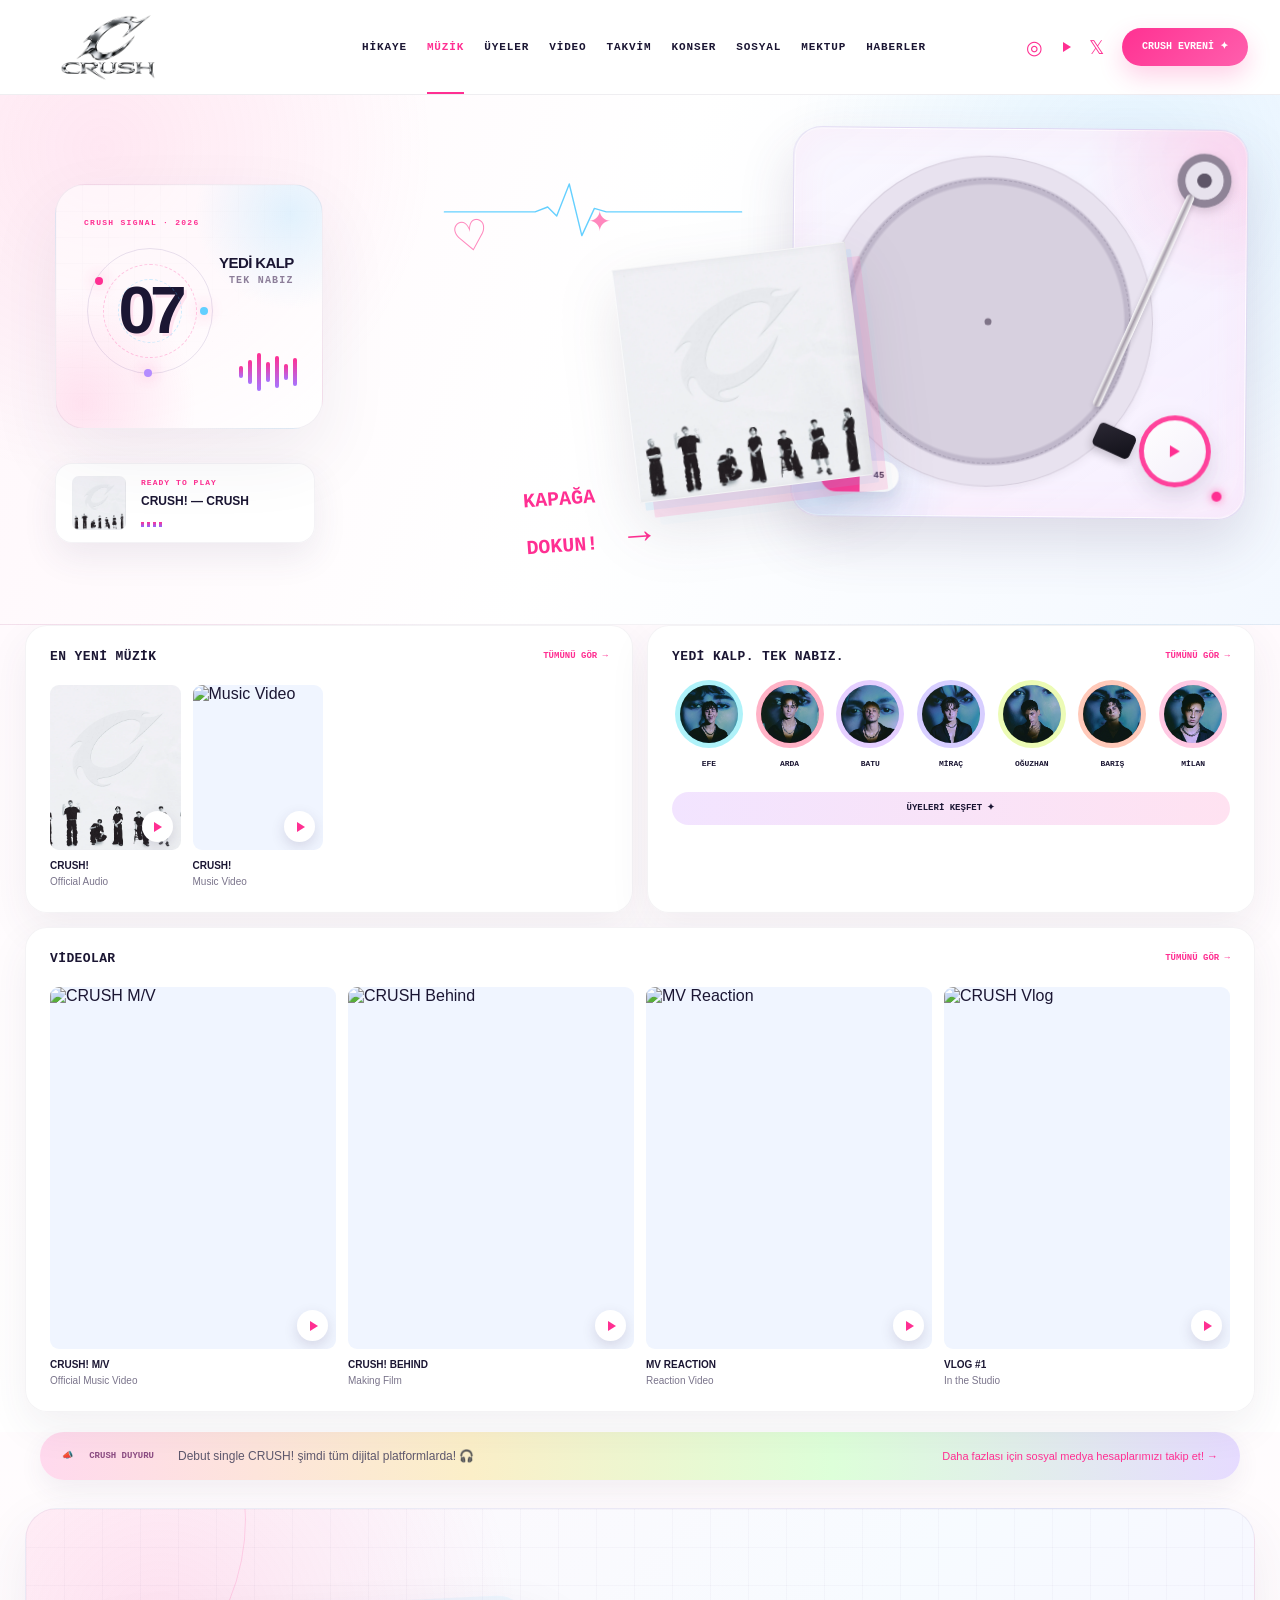
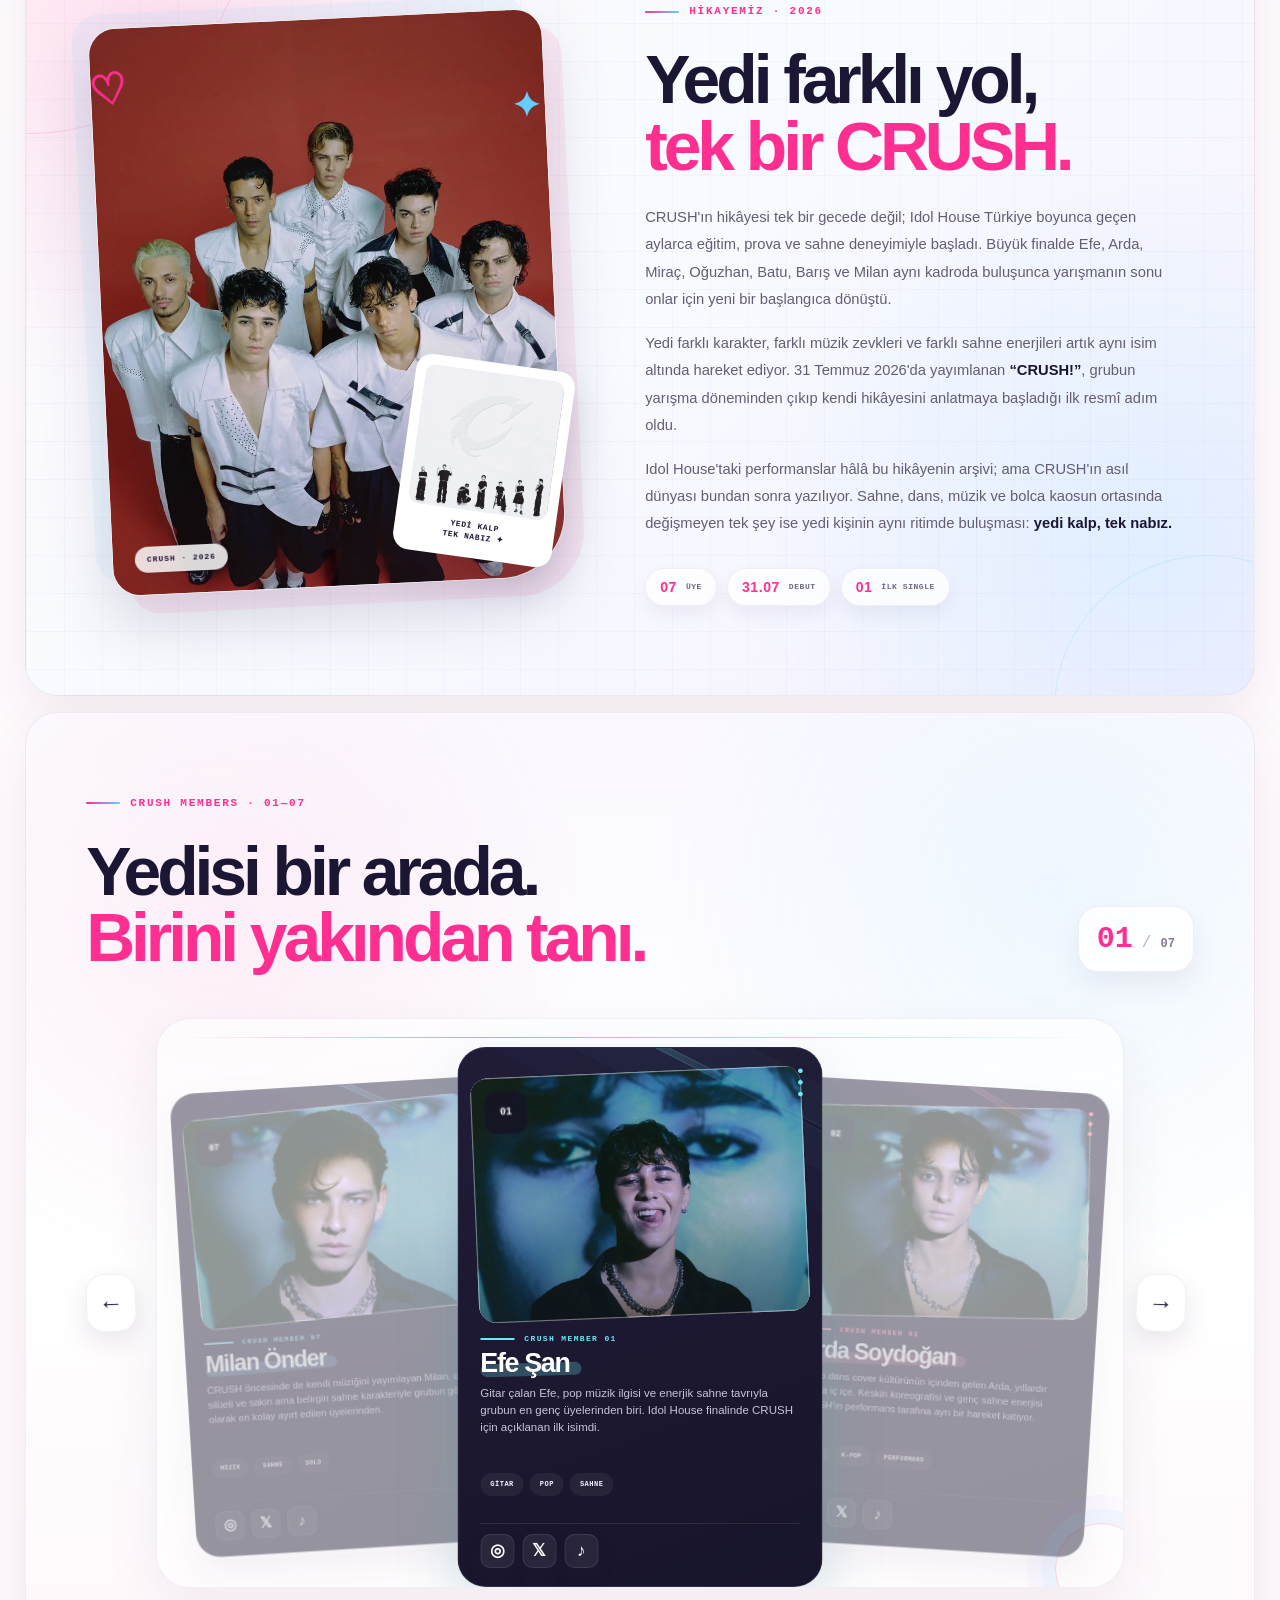
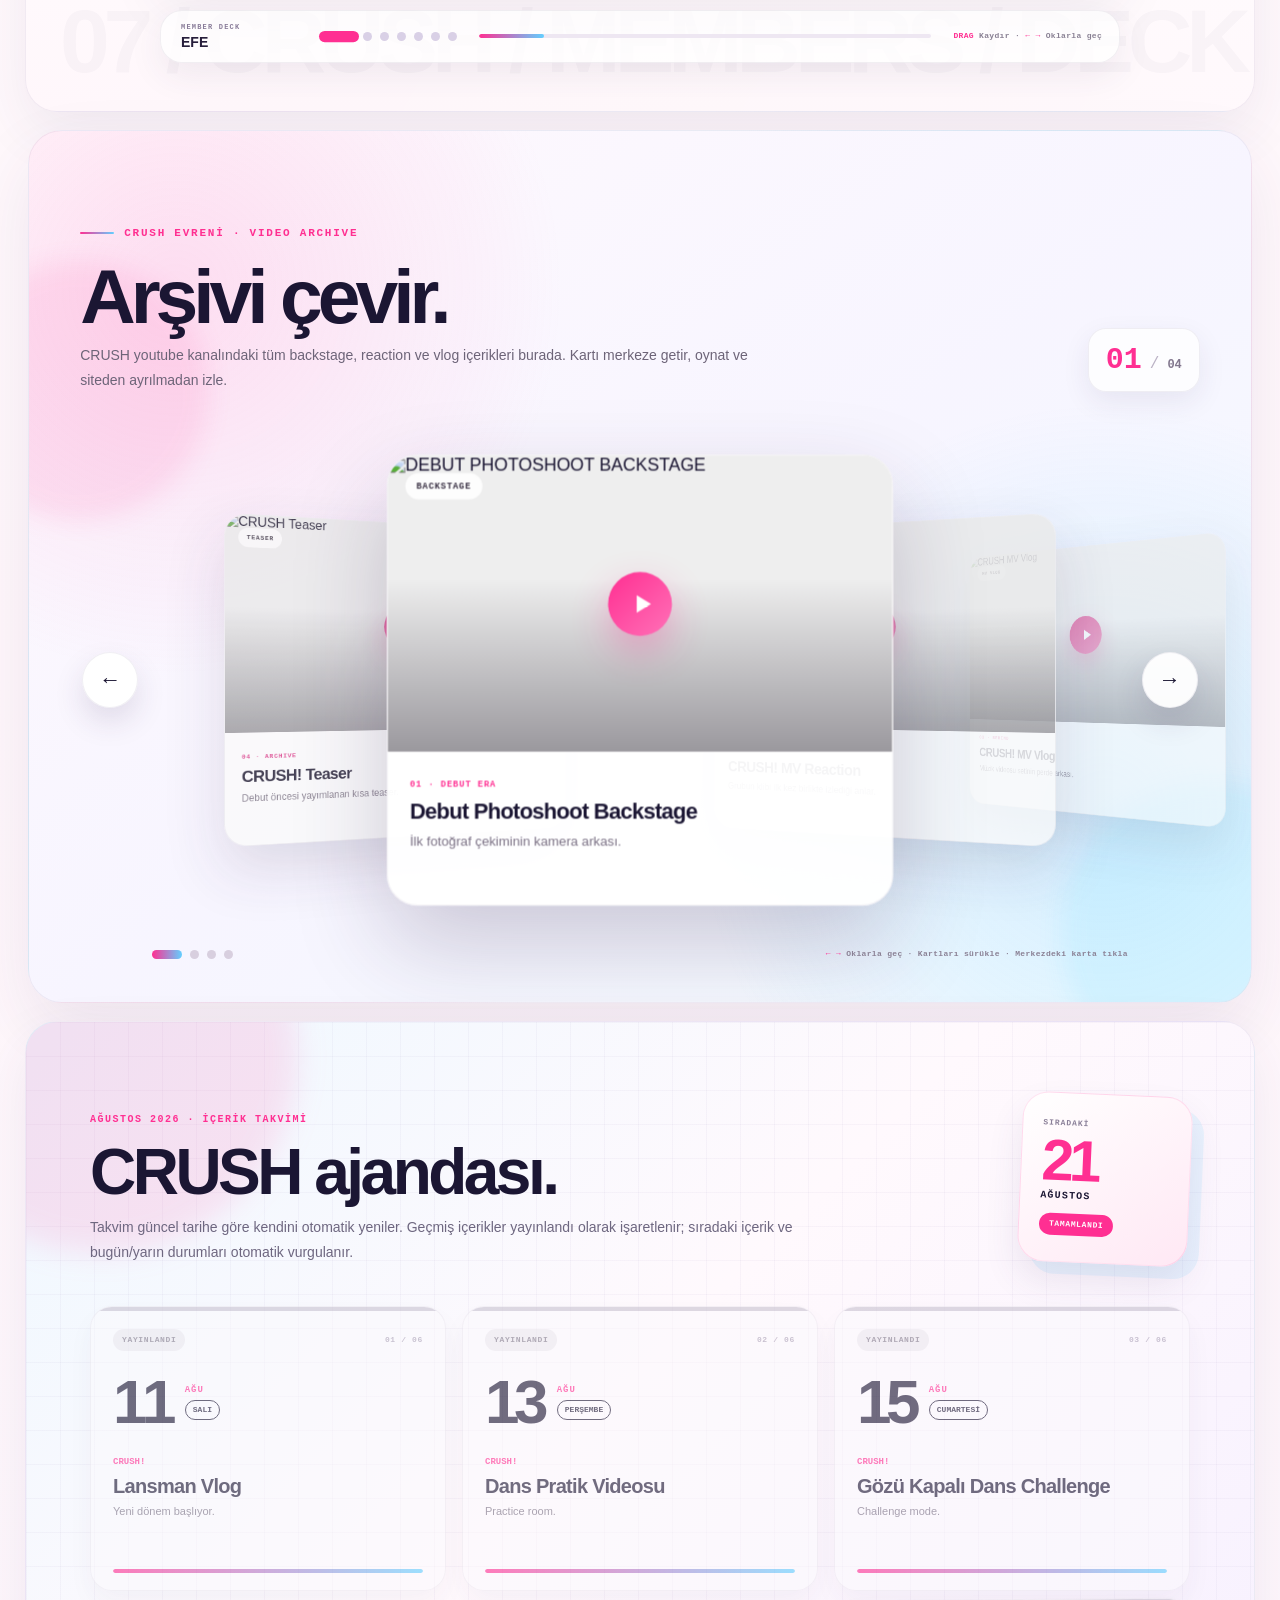
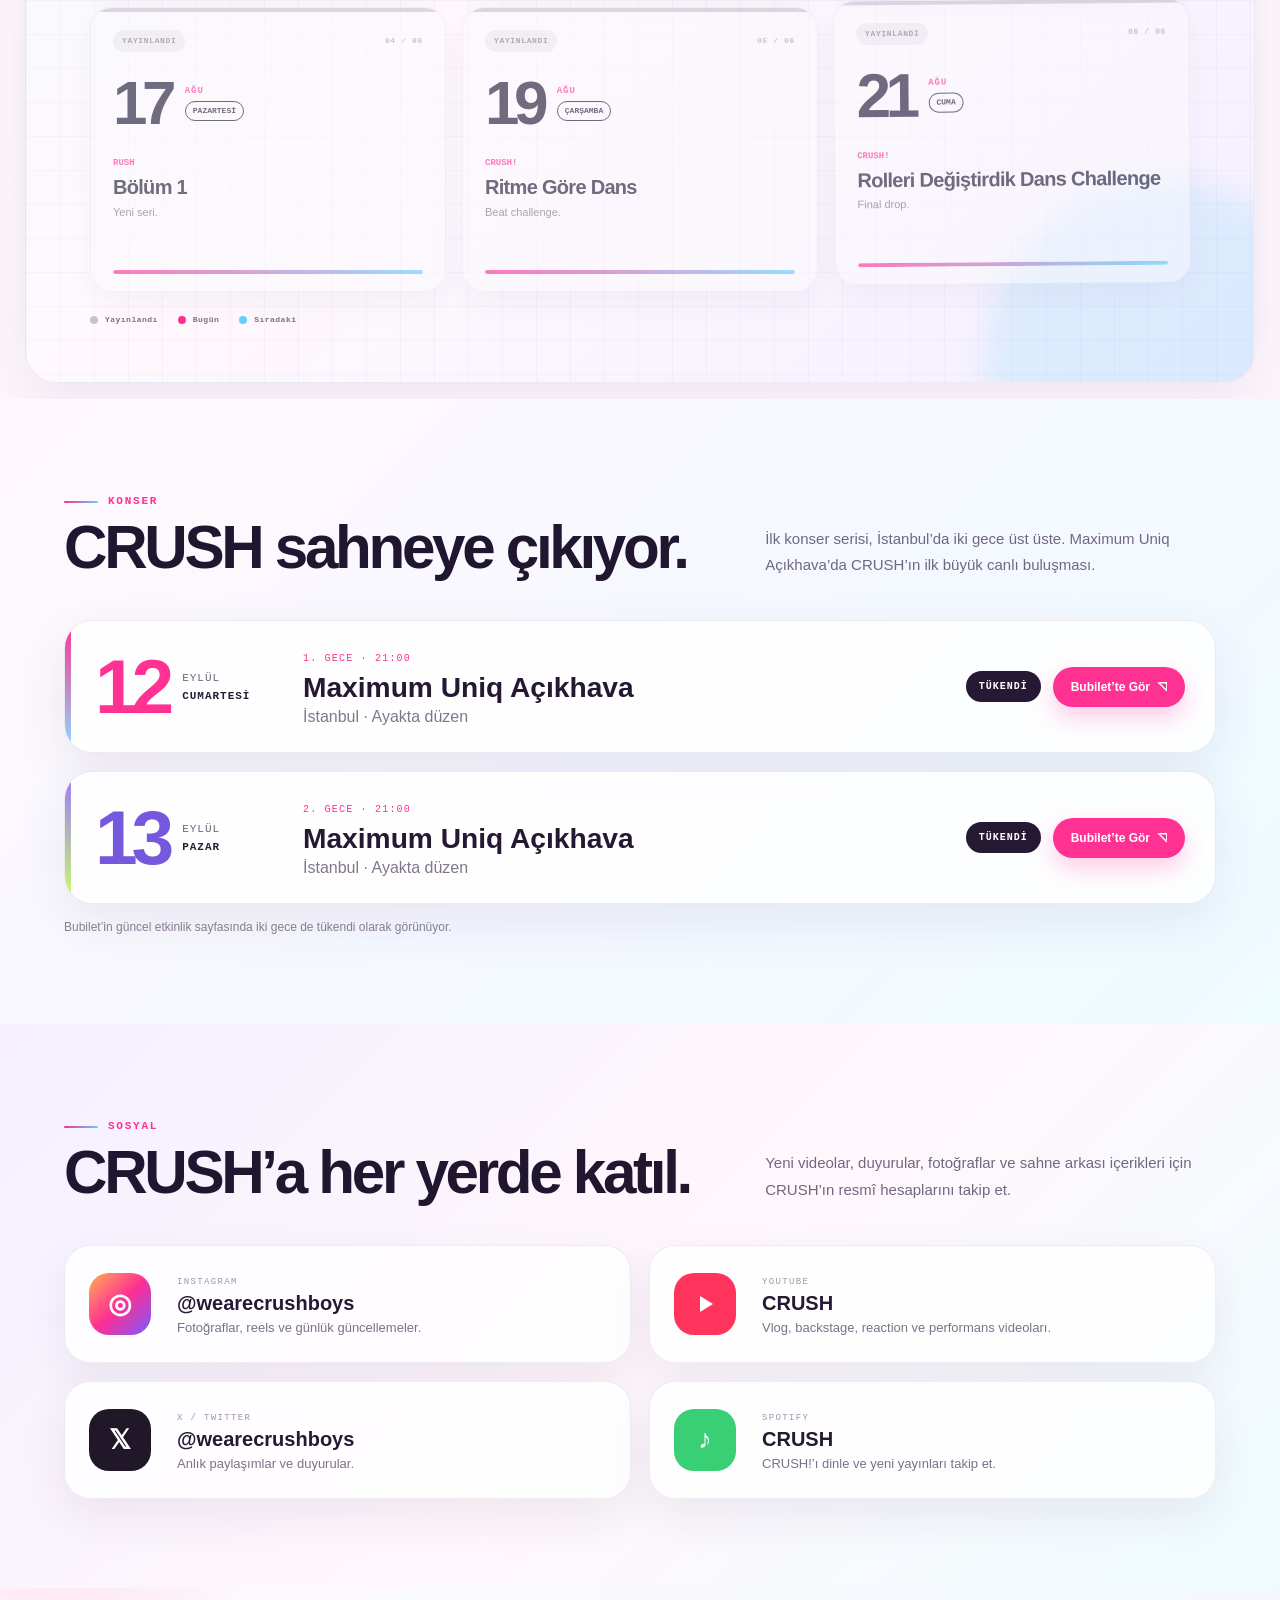
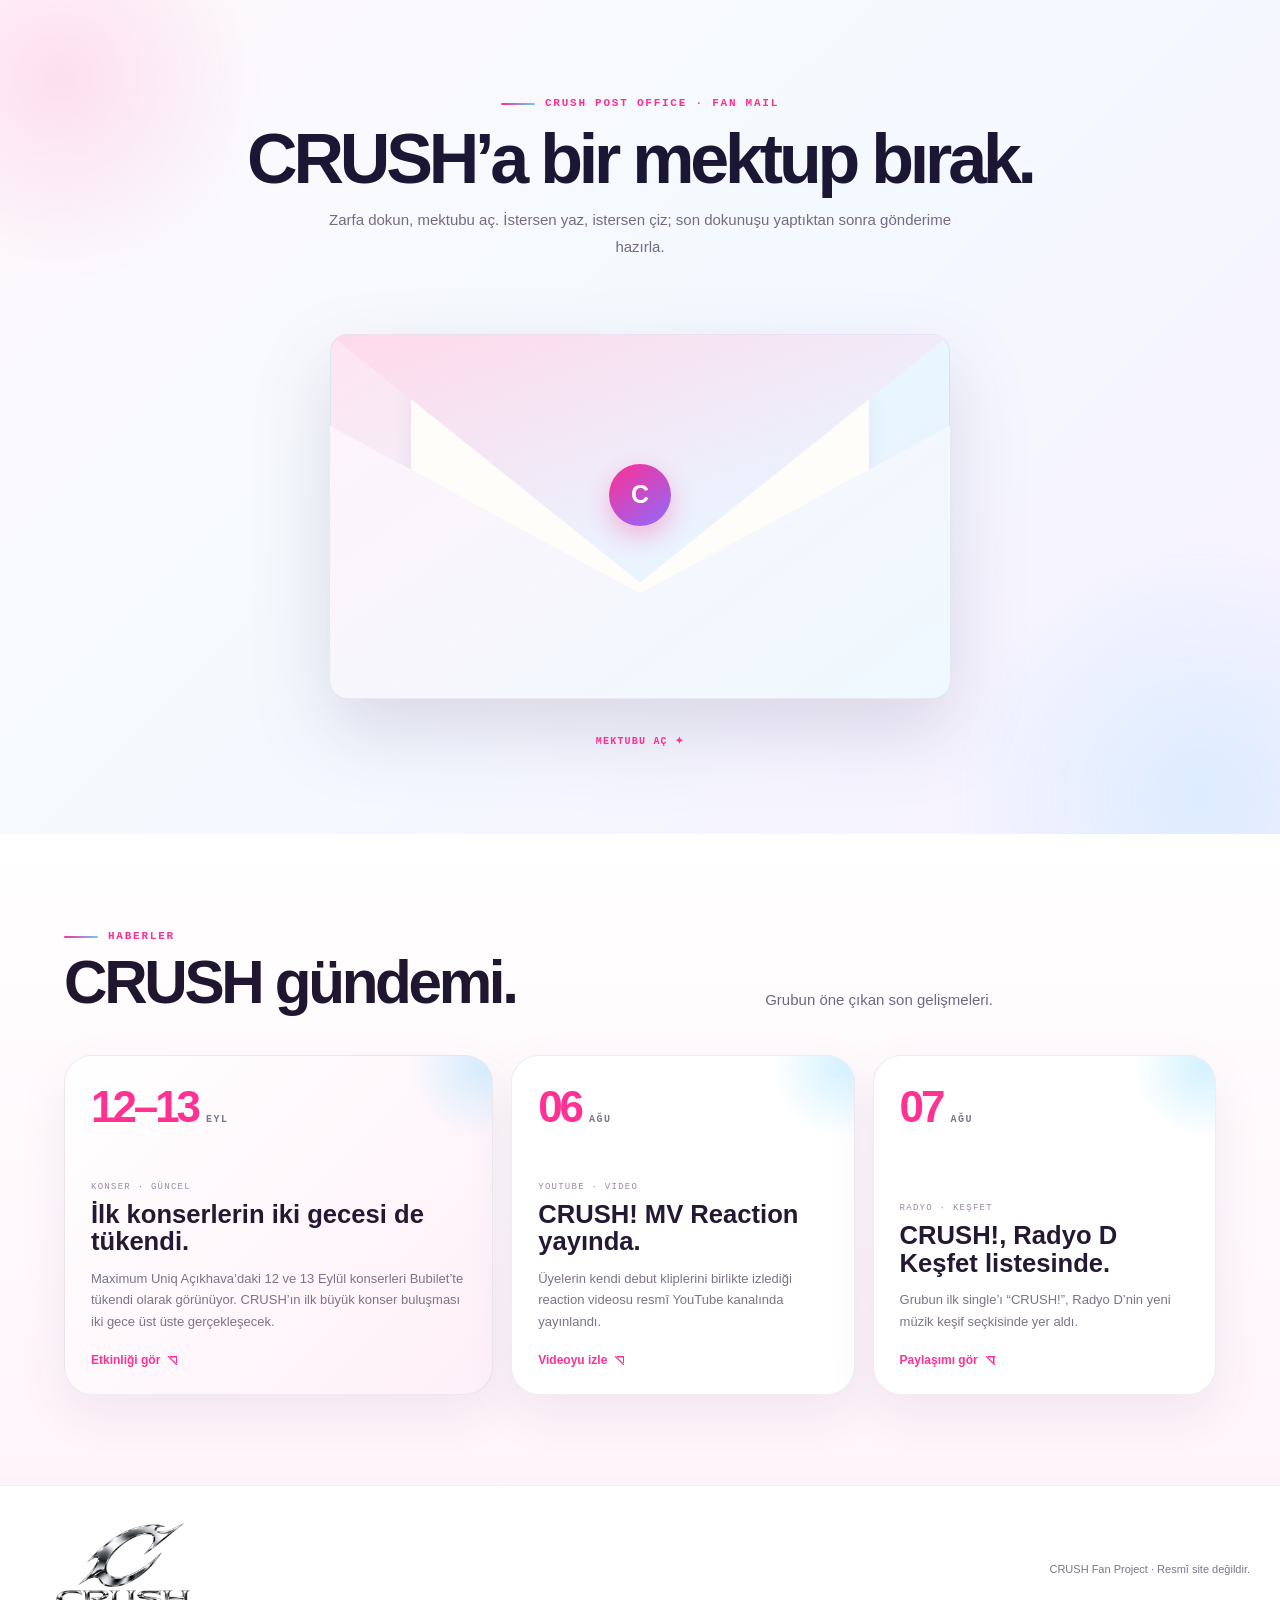
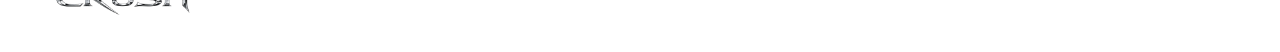
==== commit 94355cb2: "v0.9.7.7" ====
--- a/index.html
+++ b/index.html
@@ -88,11 +88,13 @@
         >
         <a
           aria-label="YouTube"
+          class="header-youtube"
           href="https://www.youtube.com/channel/UCdKIMZMJeZtLwitpv0O_U3Q"
           rel="noopener noreferrer"
           target="_blank"
-          >▶</a
         >
+          <span aria-hidden="true"></span>
+        </a>
         <a
           aria-label="X"
           href="https://x.com/wearecrushboys"
@@ -227,8 +229,10 @@
                   height="1000"
                   loading="lazy"
                   src="images/crush-cover.webp"
-                  width="1000"
-                /><i>▶</i></span
+                  width="1000" /><i
+                  class="play-icon"
+                  aria-hidden="true"
+                ></i></span
               ><b>CRUSH!</b><small>Official Audio</small>
             </button>
             <button
@@ -243,8 +247,10 @@
                   height="360"
                   loading="lazy"
                   src="https://img.youtube.com/vi/aKGCXYX7jN8/hqdefault.jpg"
-                  width="480"
-                /><i>▶</i></span
+                  width="480" /><i
+                  class="play-icon"
+                  aria-hidden="true"
+                ></i></span
               ><b>CRUSH!</b><small>Music Video</small>
             </button>
           </div>
@@ -367,8 +373,10 @@
                   height="360"
                   loading="lazy"
                   src="https://img.youtube.com/vi/aKGCXYX7jN8/hqdefault.jpg"
-                  width="480"
-                /><i>▶</i></span
+                  width="480" /><i
+                  class="play-icon"
+                  aria-hidden="true"
+                ></i></span
               ><b>CRUSH! M/V</b><small>Official Music Video</small>
             </button>
             <button
@@ -383,8 +391,10 @@
                   height="360"
                   loading="lazy"
                   src="https://img.youtube.com/vi/TfrZND4ge6Q/hqdefault.jpg"
-                  width="480"
-                /><i>▶</i></span
+                  width="480" /><i
+                  class="play-icon"
+                  aria-hidden="true"
+                ></i></span
               ><b>CRUSH! BEHIND</b><small>Making Film</small>
             </button>
             <button
@@ -399,8 +409,10 @@
                   height="360"
                   loading="lazy"
                   src="https://img.youtube.com/vi/Vvjcw_8jeW0/hqdefault.jpg"
-                  width="480"
-                /><i>▶</i></span
+                  width="480" /><i
+                  class="play-icon"
+                  aria-hidden="true"
+                ></i></span
               ><b>MV REACTION</b><small>Reaction Video</small>
             </button>
             <button
@@ -415,8 +427,10 @@
                   height="360"
                   loading="lazy"
                   src="https://img.youtube.com/vi/taf_wvjg2M4/hqdefault.jpg"
-                  width="480"
-                /><i>▶</i></span
+                  width="480" /><i
+                  class="play-icon"
+                  aria-hidden="true"
+                ></i></span
               ><b>VLOG #1</b><small>In the Studio</small>
             </button>
           </div>
@@ -944,7 +958,8 @@
                   loading="lazy"
                   src="https://img.youtube.com/vi/TfrZND4ge6Q/maxresdefault.jpg"
                   width="1280"
-                /><span class="archive-play">▶</span><small>BACKSTAGE</small>
+                /><span class="archive-play" aria-hidden="true"></span
+                ><small>BACKSTAGE</small>
               </div>
               <div class="archive-copy">
                 <span>01 · DEBUT ERA</span>
@@ -966,7 +981,8 @@
                   loading="lazy"
                   src="https://img.youtube.com/vi/Vvjcw_8jeW0/maxresdefault.jpg"
                   width="1280"
-                /><span class="archive-play">▶</span><small>REACTION</small>
+                /><span class="archive-play" aria-hidden="true"></span
+                ><small>REACTION</small>
               </div>
               <div class="archive-copy">
                 <span>02 · REACTION</span>
@@ -988,7 +1004,8 @@
                   loading="lazy"
                   src="https://img.youtube.com/vi/taf_wvjg2M4/maxresdefault.jpg"
                   width="1280"
-                /><span class="archive-play">▶</span><small>MV VLOG</small>
+                /><span class="archive-play" aria-hidden="true"></span
+                ><small>MV VLOG</small>
               </div>
               <div class="archive-copy">
                 <span>03 · BEHIND</span>
@@ -1010,7 +1027,8 @@
                   loading="lazy"
                   src="https://img.youtube.com/vi/N3EwZOqz6fY/maxresdefault.jpg"
                   width="1280"
-                /><span class="archive-play">▶</span><small>TEASER</small>
+                /><span class="archive-play" aria-hidden="true"></span
+                ><small>TEASER</small>
               </div>
               <div class="archive-copy">
                 <span>04 · ARCHIVE</span>
@@ -1181,7 +1199,7 @@
                 href="https://www.bubilet.com.tr/istanbul/etkinlik/crush"
                 rel="noopener noreferrer"
                 target="_blank"
-                >Bubilet’te Gör ↗</a
+                >Bubilet’te Gör</a
               >
             </div>
           </article>
@@ -1200,7 +1218,7 @@
                 href="https://www.bubilet.com.tr/istanbul/etkinlik/crush"
                 rel="noopener noreferrer"
                 target="_blank"
-                >Bubilet’te Gör ↗</a
+                >Bubilet’te Gör</a
               >
             </div>
           </article>
@@ -1233,21 +1251,24 @@
               <h3>@wearecrushboys</h3>
               <p>Fotoğraflar, reels ve günlük güncellemeler.</p>
             </div>
-            <b>↗</b></a
-          >
+            <b class="external-arrow" aria-hidden="true"></b
+          ></a>
           <a
             class="social-hub-card social-youtube"
             href="https://www.youtube.com/@wearecrushboys"
             rel="noopener noreferrer"
             target="_blank"
-            ><span class="social-big-icon">▶</span>
+            ><span
+              class="social-big-icon social-play-icon"
+              aria-hidden="true"
+            ></span>
             <div>
               <small>YOUTUBE</small>
               <h3>CRUSH</h3>
               <p>Vlog, backstage, reaction ve performans videoları.</p>
             </div>
-            <b>↗</b></a
-          >
+            <b class="external-arrow" aria-hidden="true"></b
+          ></a>
           <a
             class="social-hub-card social-x"
             href="https://x.com/wearecrushboys"
@@ -1259,8 +1280,8 @@
               <h3>@wearecrushboys</h3>
               <p>Anlık paylaşımlar ve duyurular.</p>
             </div>
-            <b>↗</b></a
-          >
+            <b class="external-arrow" aria-hidden="true"></b
+          ></a>
           <a
             class="social-hub-card social-spotify"
             href="https://open.spotify.com/intl-tr/artist/6aLdhHUqgdKE86xbtNmY8g"
@@ -1272,8 +1293,8 @@
               <h3>CRUSH</h3>
               <p>CRUSH!’ı dinle ve yeni yayınları takip et.</p>
             </div>
-            <b>↗</b></a
-          >
+            <b class="external-arrow" aria-hidden="true"></b
+          ></a>
         </div>
       </section>
       <section class="letter-section" id="mektup">
@@ -1645,7 +1666,7 @@
                 href="https://www.bubilet.com.tr/istanbul/etkinlik/crush"
                 rel="noopener noreferrer"
                 target="_blank"
-                >Etkinliği gör ↗</a
+                >Etkinliği gör</a
               >
             </div>
           </article>
@@ -1662,7 +1683,7 @@
                 href="https://www.youtube.com/watch?v=Vvjcw_8jeW0"
                 rel="noopener noreferrer"
                 target="_blank"
-                >Videoyu izle ↗</a
+                >Videoyu izle</a
               >
             </div>
           </article>
@@ -1679,7 +1700,7 @@
                 href="https://www.facebook.com/radyod104/videos/1441945894434308/"
                 rel="noopener noreferrer"
                 target="_blank"
-                >Paylaşımı gör ↗</a
+                >Paylaşımı gör</a
               >
             </div>
           </article>
--- a/style.css
+++ b/style.css
@@ -5515,3 +5515,111 @@
 .sender-consent span {
   line-height: 1.55;
 }
+
+/* ===== IOS SAFE ICONS ===== */
+
+/* Küçük video play ikonları */
+.play-icon::before,
+.media-thumb i::before,
+.video-card > span i::before {
+  content: "";
+  display: block;
+  width: 0;
+  height: 0;
+
+  border-top: 5px solid transparent;
+  border-bottom: 5px solid transparent;
+  border-left: 8px solid currentColor;
+
+  margin-left: 2px;
+}
+
+/* İçeride yanlışlıkla kalan Unicode karakteri görünmez yap */
+.media-thumb i,
+.video-card > span i {
+  font-size: 0;
+}
+
+/* Video Archive büyük play butonu */
+.archive-play {
+  font-size: 0;
+}
+
+.archive-play::before {
+  content: "";
+  display: block;
+
+  width: 0;
+  height: 0;
+
+  border-top: 8px solid transparent;
+  border-bottom: 8px solid transparent;
+  border-left: 13px solid #fff;
+
+  margin-left: 4px;
+}
+
+.header-youtube {
+  display: grid;
+  place-items: center;
+}
+
+.header-youtube > span {
+  display: block;
+
+  width: 0;
+  height: 0;
+
+  border-top: 5px solid transparent;
+  border-bottom: 5px solid transparent;
+  border-left: 8px solid currentColor;
+
+  margin-left: 2px;
+}
+
+.social-play-icon::before {
+  content: "";
+  display: block;
+  width: 0;
+  height: 0;
+
+  border-top: 8px solid transparent;
+  border-bottom: 8px solid transparent;
+  border-left: 13px solid currentColor;
+
+  margin-left: 3px;
+}
+
+.concert-actions a,
+.fresh-news-copy a {
+  display: inline-flex;
+  align-items: center;
+  gap: 8px;
+}
+
+.concert-actions a::after,
+.fresh-news-copy a::after {
+  content: "";
+  width: 9px;
+  height: 9px;
+
+  background:
+    linear-gradient(currentColor, currentColor) right top / 7px 1.5px no-repeat,
+    linear-gradient(currentColor, currentColor) right top / 1.5px 7px no-repeat,
+    linear-gradient(
+      45deg,
+      transparent 44%,
+      currentColor 45%,
+      currentColor 55%,
+      transparent 56%
+    );
+
+  flex-shrink: 0;
+
+  transition: transform 0.2s ease;
+}
+
+.concert-actions a:hover::after,
+.fresh-news-copy a:hover::after {
+  transform: translate(2px, -2px);
+}
